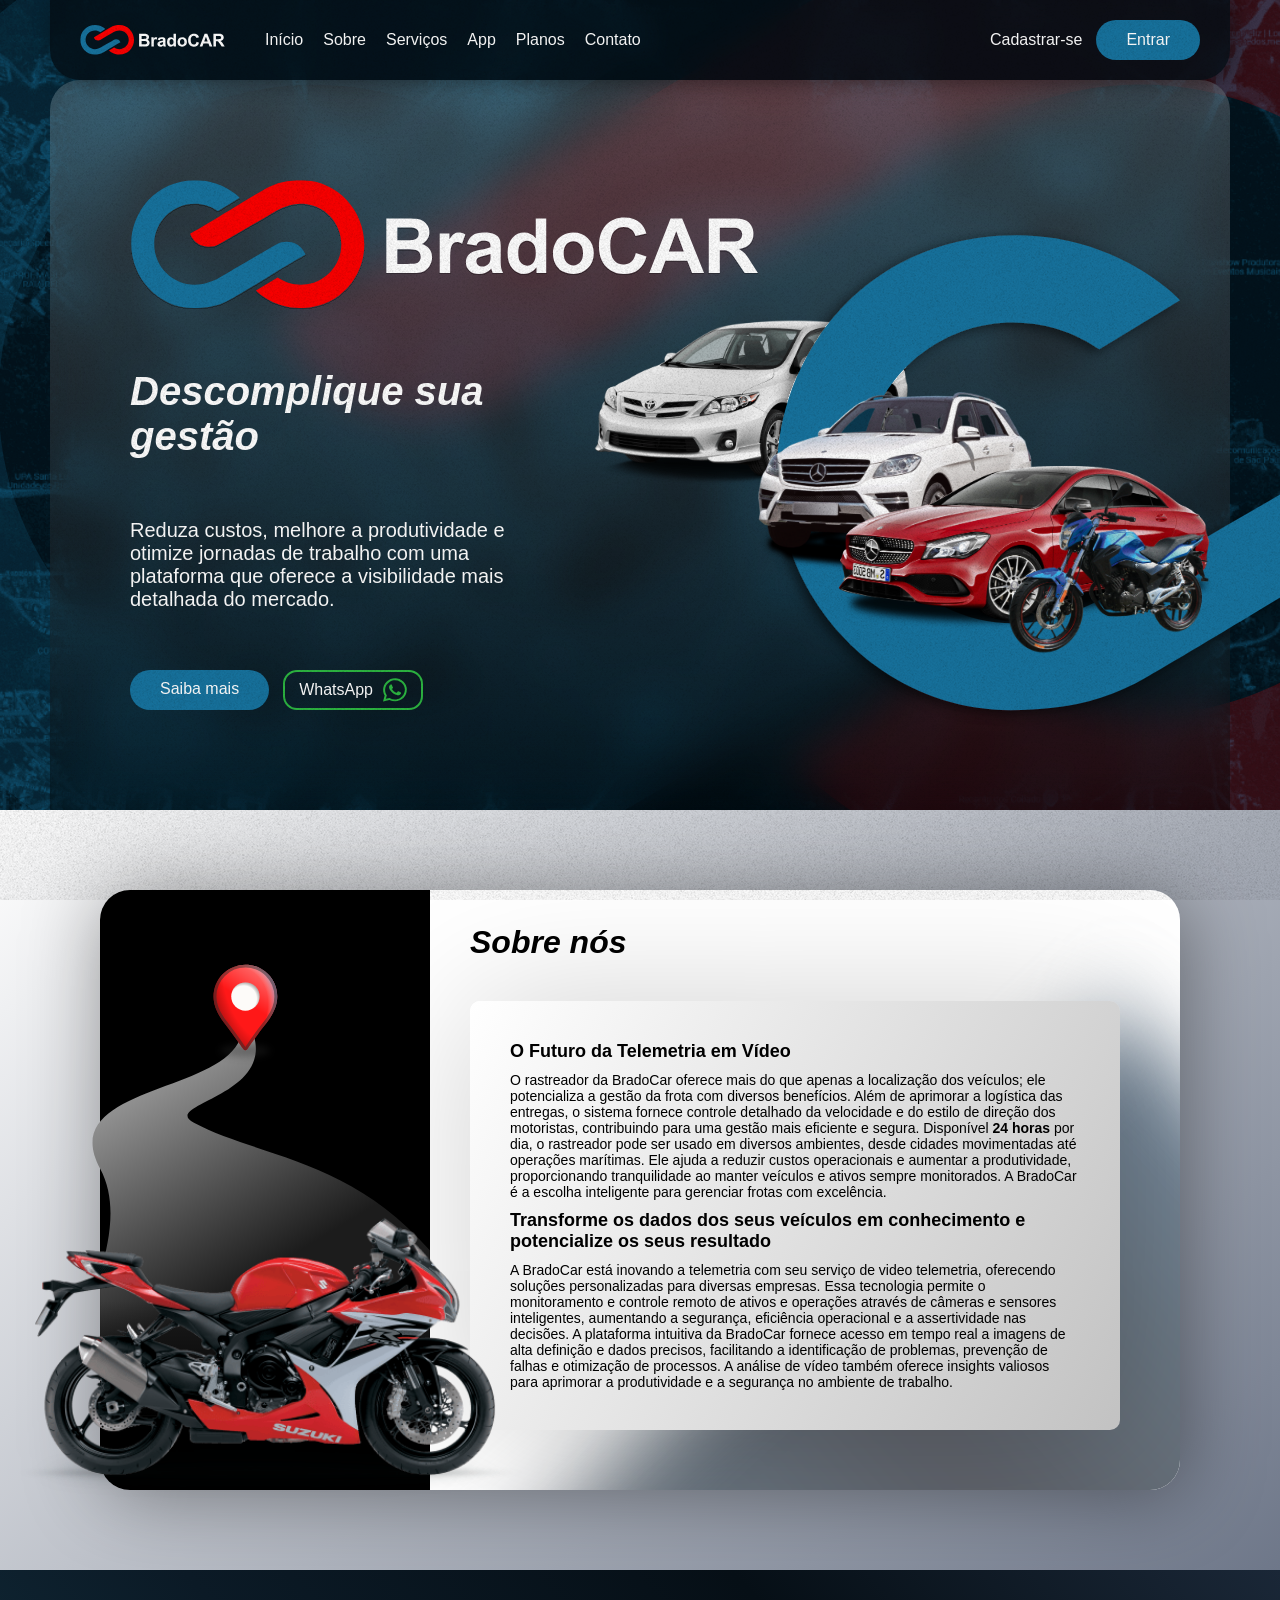
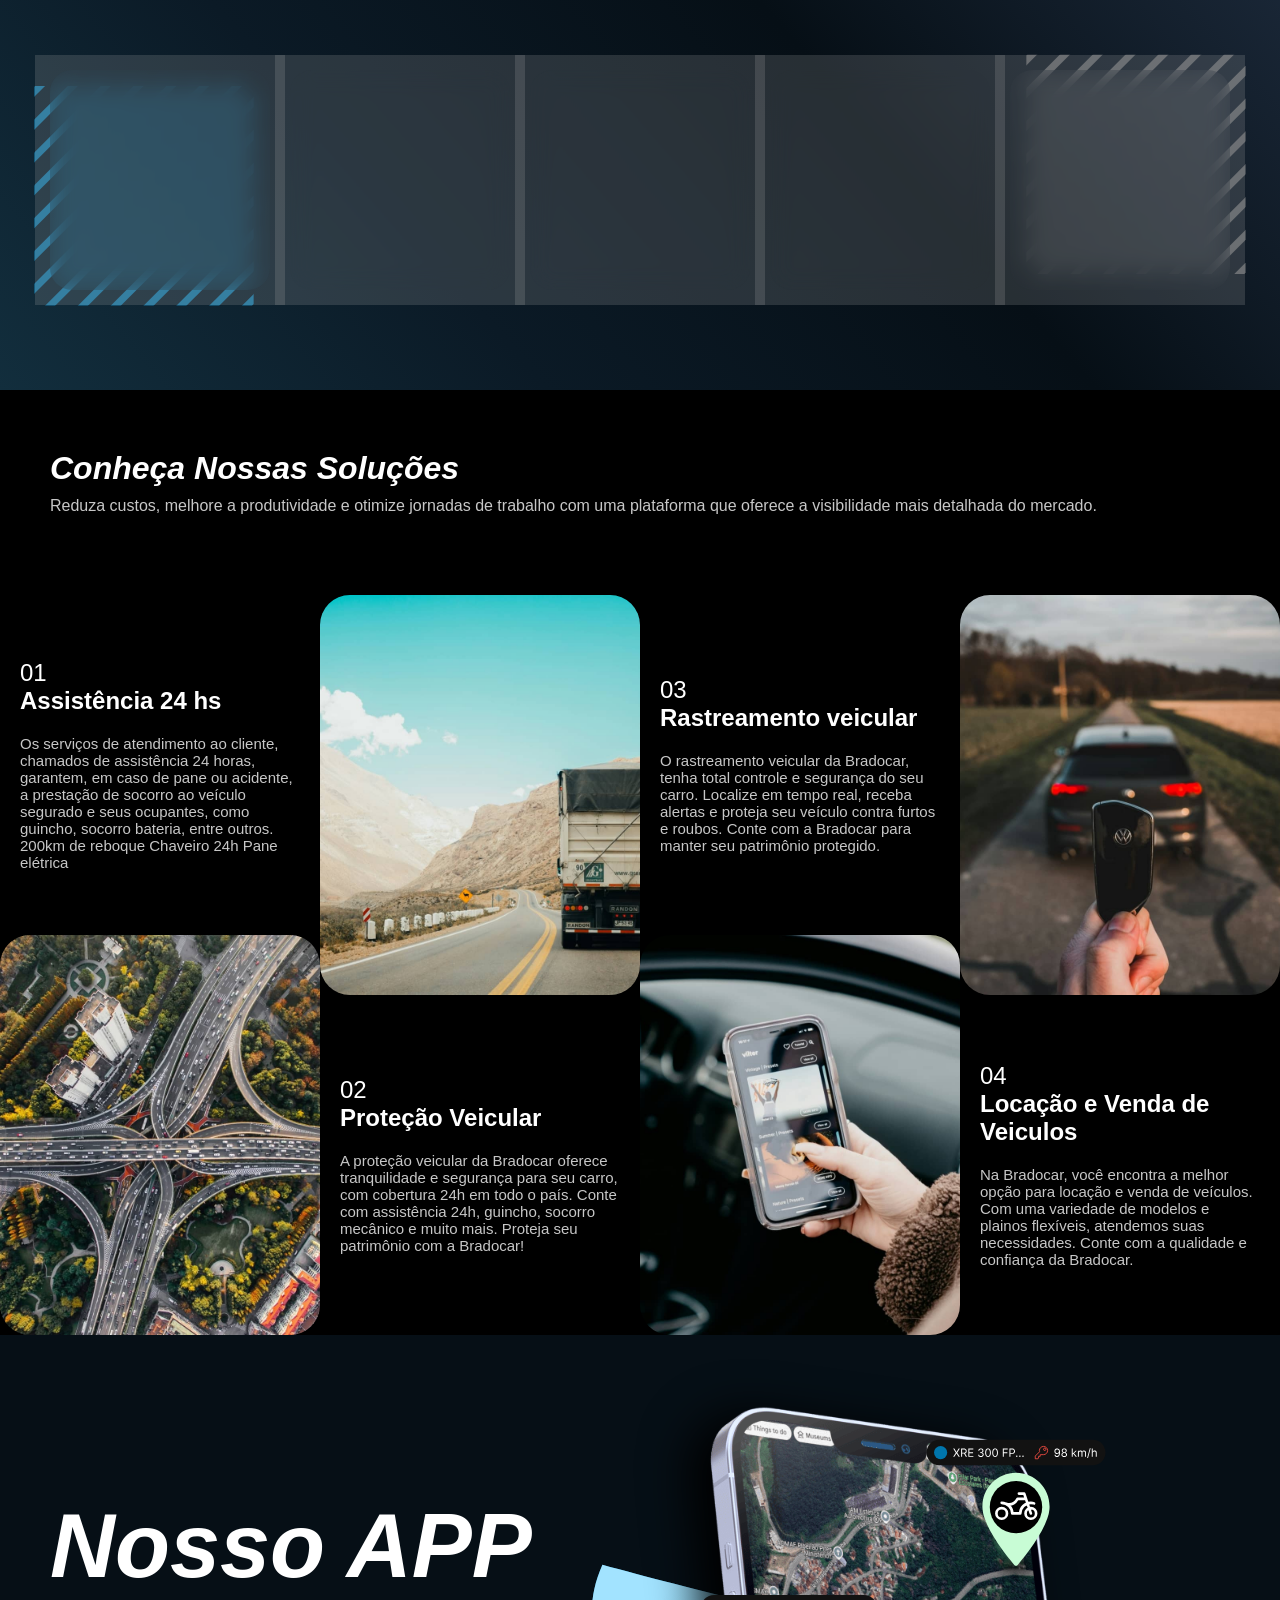
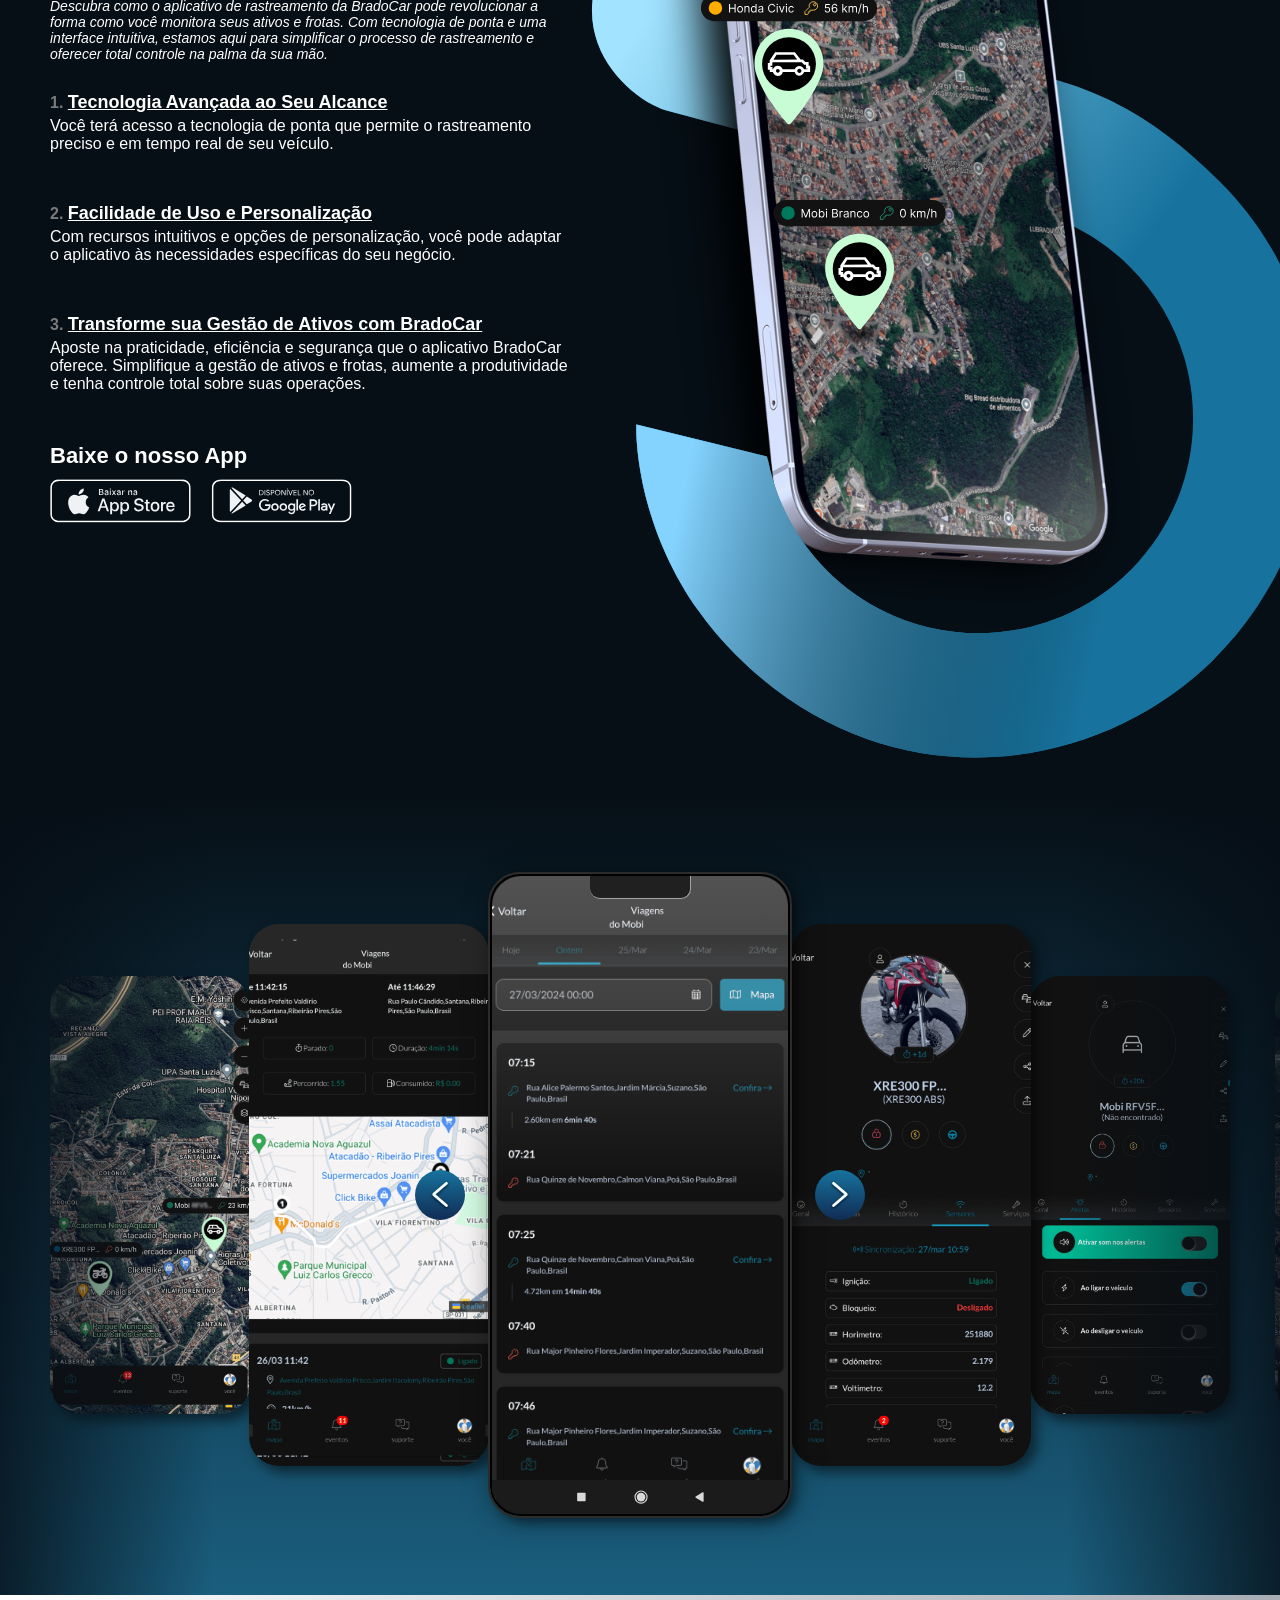
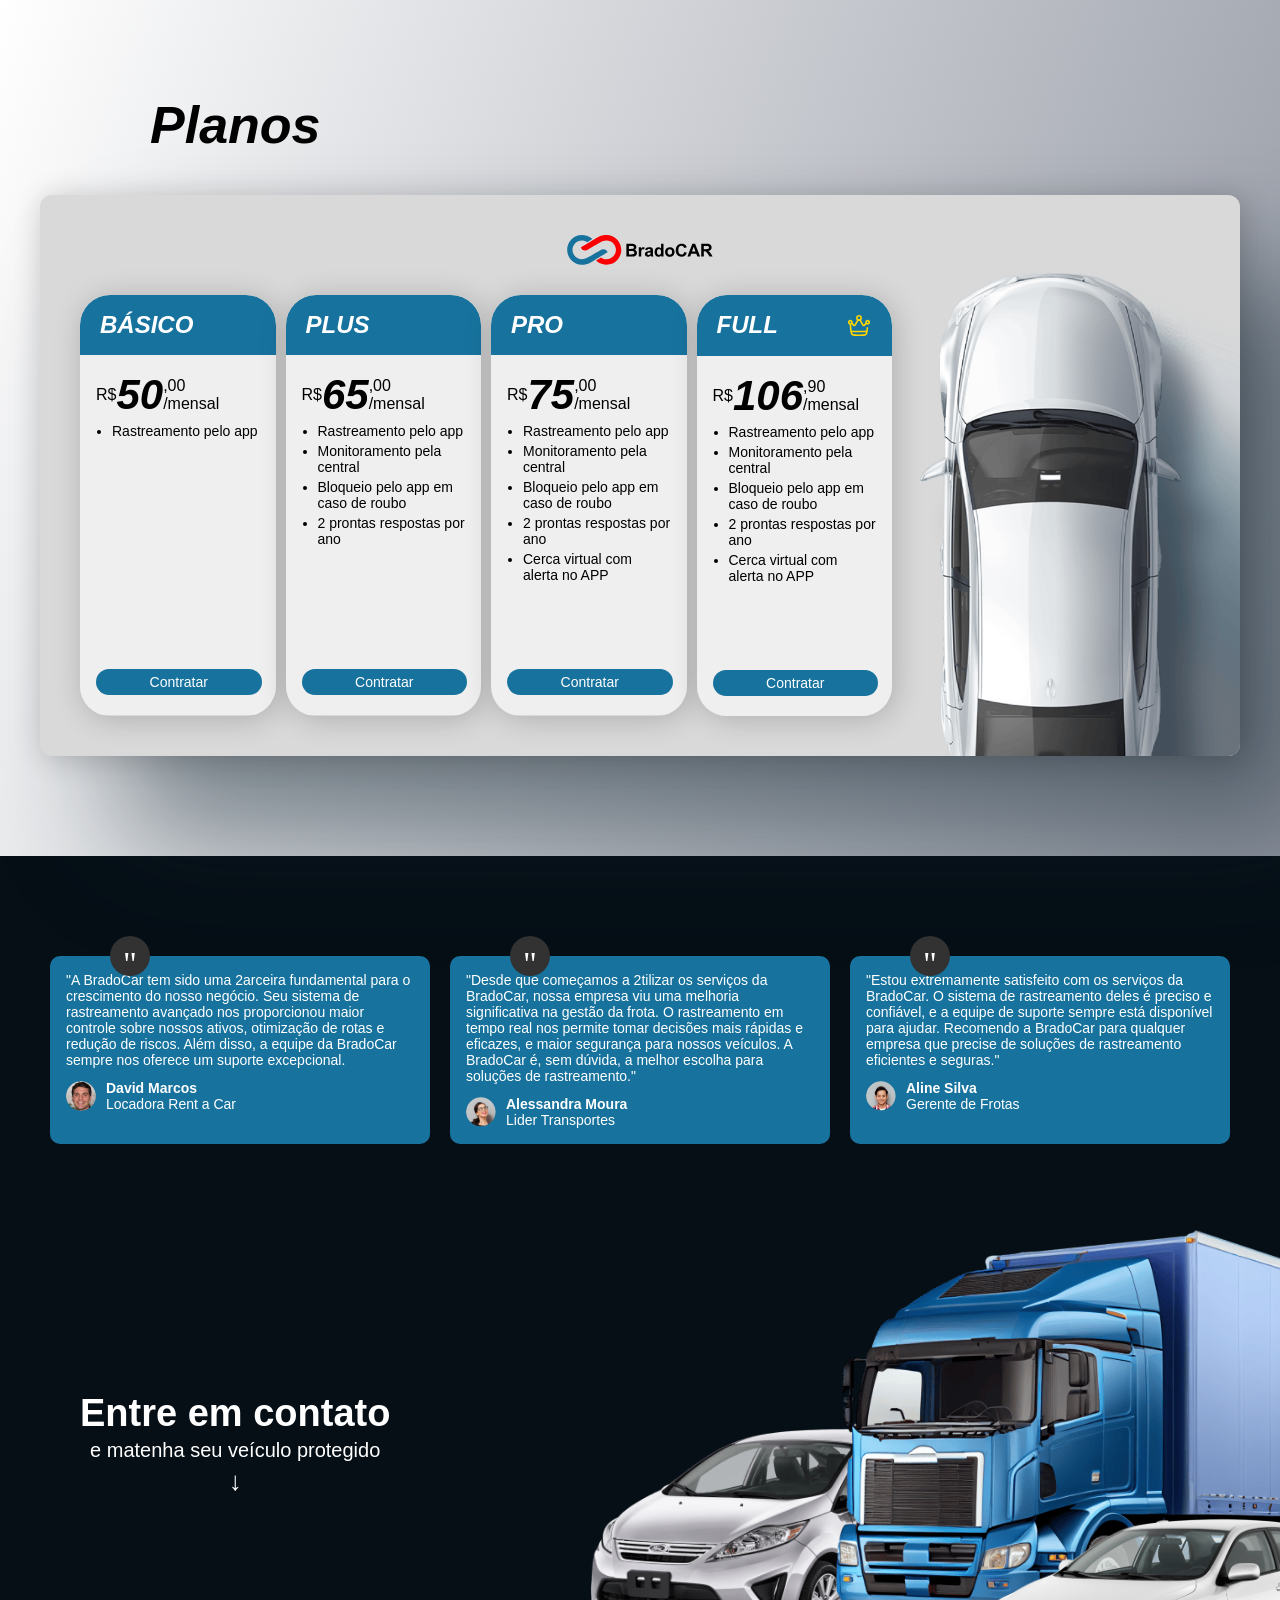
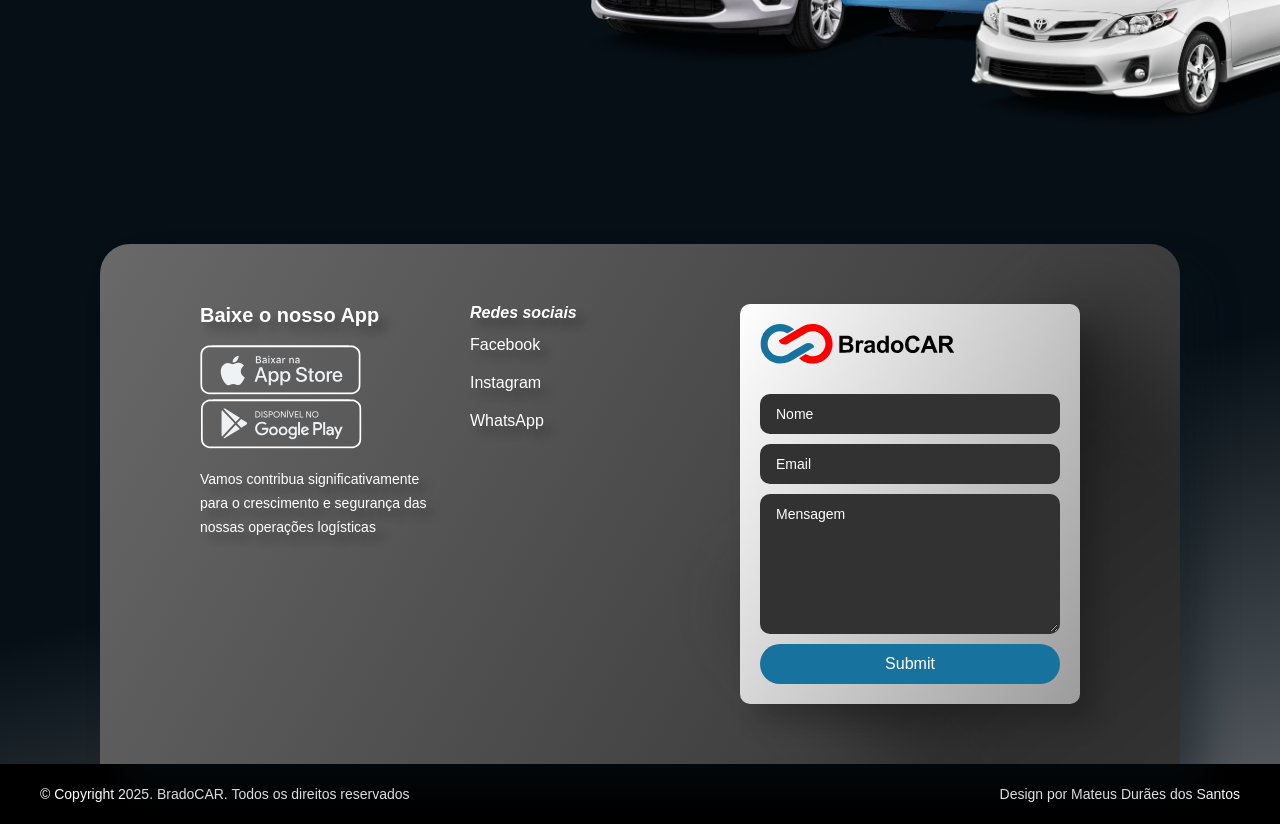
==== public/index.html @ dc9d16af "firebase path" ====
<!DOCTYPE html>
<html lang="en">

<head>
  <meta charset="UTF-8">
  <meta name="viewport" content="width=device-width, initial-scale=1.0">
  <title>BradoCAR</title>
  <meta name="description" content="Mateus Durães dos Santos - 2024.">
  <link rel="icon" href="./src/favicon.png" type="image/x-icon">
  <style>
    
    * {
      font-family: "Inter", sans-serif;
      padding: 0;
      margin: 0;
      box-sizing: border-box;
    }

    html {
      scroll-behavior: smooth;
    }

    a {
      text-decoration: none;
    }

    :root {
      --blue_00: #17739E;
      --blue_01: #007AFF;
      --blue_02: #060F16;
      --red: #FF1818;
      --cinza: #323232;
      --preto: #121212;
    }

    .noise {
      position: fixed;
      pointer-events: none;
      top: 0;
      left: 0;
      width: 100vw;
      height: 100vh;
      object-fit: cover;
      background-image: url('./src/noise.png');
      z-index: 200;
      opacity: 0.4;
    }

    body {
      background: var(--blue_02);
      overflow-x: hidden;
      width: 100%;
    }

    .width {
      max-width: 1400px;
      width: calc(100% - 100px);
      margin: auto;
    }

    .button__blue {
      background: var(--blue_00);
      color: #fff;
      font-size: 16px;
      border: none;
      border-radius: 50px;
      padding: 10px 30px;
      cursor: pointer;
      width: max-content;
      height: 40px;
      text-align: center;
      text-wrap: nowrap;
      white-space: nowrap;
      transition: .5s;
    }

    .button__blue:hover {
      background: var(--blue_01);
      transition: .5s;
    }

    .button__whatsapp {
      transition: .2s;
      display: flex;
      align-items: center;
      gap: 10px;
      border: 2px solid #2DB742;
      border-radius: 14px;
      background: none;
      color: white;
      font-size: 16px;
      height: 40px;
      padding: 0 14px;
      width: max-content;
      cursor: pointer;
    }

    .button__whatsapp img {
      width: 24px;
      object-fit: contain;
    }

    .button__whatsapp:hover {
      background: rgba(56, 120, 73, 0.4);
      transition: .2s;
    }

    section, footer {
      position: relative;
    }

    .link__ancor {
      position: absolute;
      height: 100px;
      width: 100%;
      bottom: 100%;
    }

    /* Nav */

    header {
      position: fixed;
      top: 0;
      left: 0;
      display: flex;
      justify-content: center;
      width: 100%;
      z-index: 6;
    }

    nav {
      display: flex;
      align-items: center;
      justify-content: space-between;
      background: #060f16d1;
      height: 80px;
      backdrop-filter: blur(14px);
      padding: 0 30px;
      width: 100%;
      border-radius: 0 0 30px 30px;
      box-shadow: 4px 3px 20px rgba(0, 0, 0, 0.4);
    }

    .nav__options {
      display: flex;
      align-items: center;
      gap: 20px;
    }

    .nav__logo {
      height: 30px;
      object-fit: contain;
      margin-right: 20px;
    }

    .nav__link {
      color: #fff;
      font-size: 16px;
      transition: .2s;
    }

    .nav__link:hover {
      color: #c2c2c2;
      transition: .2s;
    }

    .nav__cadastrar {
      display: flex;
      align-items: center;
      gap: 14px;
      margin-left: auto;
    }

    /* Header */

    .banner {
      position: relative;
      display: flex;
      justify-content: center;
      width: 100%;
      height: 90vh;
      max-height: 900px;
      color: white;
      overflow: hidden;
    }

    .banner__background {
      position: absolute;
      width: 100%;
      height: 100%;
      object-fit: cover;
    }

    .banner__container {
      display: grid;
      grid-template-columns: 1fr max-content;
      position: absolute;
      bottom: 0;
      height: 730px;
      backdrop-filter: blur(20px);
      border-radius: 30px 30px 0 0;
      background-image: linear-gradient(180deg, rgba(255, 255, 255, 0.2), rgba(0, 0, 0, 0.4));
      padding: 100px 80px;
      z-index: 2;
    }

    .banner__buttons {
      display: flex;
      gap: 14px;
      align-items: center;
    }

    .banner__logo {
      height: 130px;
      width: max-content;
      z-index: 2;
    }

    h1 {
      font-size: 40px;
    }

    .banner__column {
      position: relative;
      width: 40%;
      height: 100%;
      display: flex;
      flex-direction: column;
      justify-content: space-between;
    }

    .banner__p {
      font-size: 20px;
      font-weight: 300;
    }

    /*  */

    .banner__graf--logo {
      position: absolute;
      right: -360px;
      top: -100px;
      height: 1000px;
      opacity: 0.2;
      filter: drop-shadow();
      z-index: 1;
    }

    .banner__grafismo {
      position: absolute;
      top: 0;
      right: -50px;
      height: 100%;
      width: 650px;
      /* background: rgba(255, 0, 0, 0.4); */
      z-index: 2;
    }

    .banner_graf-01 {
      position: absolute;
      height: 500px;
      left: 20%;
      top: 20%;
      z-index: 2;
    }

    .banner__car {
      position: absolute;
      left: 70px;
      object-fit: contain;
      width: 400px;
    }

    .banner__container--car {
      position: relative;
      margin-top: 223px;
    }

    .banner__car-toyota {
      top: 0;
      left: -76px;
      z-index: 1;
      animation: car__animation 6s infinite;
    }

    .banner__toyota {
      left: 73px;
      top: 85px;
      z-index: 3;
      animation-delay: .2s;
      animation: car__animation 6s infinite;
    }

    .banner__car-mercedes {
      z-index: 4;
      top: 143px;
      left: 194px;
      animation: car__animation 6s infinite;
      animation-delay: .4s;
    }

    .banner__cg {
      width: 245px;
      top: 174px;
      left: 356px;
      animation: car__animation 6s infinite;
      animation-delay: .6s;
      z-index: 4;
    }

    @keyframes car__animation {
      0% { transform: translateX(0) }
      30% { transform: translateX(0) }
      50% { transform: translateX(-40px) }
      70% { transform: translateX(0) }
      100% { transform: translateX(0) }
    }

    /* SOBRE */

    .sobre {
      padding: 80px 0;
      background-image: linear-gradient(140deg, white, #6E7789);
      width: 100%;
      overflow: hidden;
    }

    .sobre__grid {
      position: relative;
      display: grid;
      width: calc(100% - 200px);
      grid-template-columns: 330px 2fr;
      box-shadow: 4px 4px 80px rgba(0, 0, 0, 0.4);
      border-radius: 30px;
    }

    .sobre__column-1 {
      position: relative;
      display: flex;
      justify-content: center;
      background: black;
      width: 100%;
      border-radius: 30px 0 0 30px;
    }

    .sobre__pin {
      transform: translatex(-4px);
      width: calc(100% + 8px);
      border-radius: 0 0 0 30px;
    }

    .sobre__moto {
      position: absolute;
      bottom: -30px;
      margin: auto;
      object-fit: contain;
      width: calc(100% + 220px);
      height: max-content;
      z-index: 3;
    }

    .sobre__column-2 {
      background: #fff;
      border-radius: 0 30px 30px 0;
      padding: 34px 60px 60px 40px;
      overflow: hidden;
    }

    h2 {
      font-size: 32px;
      margin-bottom: 40px;
    }

    .sobre__nos {
      position: relative;
      display: flex;
      flex-direction: column;
      gap: 10px;
      border-radius: 10px;
      box-shadow: 4px 4px 140px rgba(0, 0, 0, 0.2);
      padding: 40px;
      z-index: 2;
      background-image: linear-gradient(120deg, white, #c2c2c2);
    }

    .sobre__description {
      position: relative;
      font-size: 14px;
    }

    .sobre__title {
      font-size: 18px;
      font-weight: 700;
      z-index: 1;
    }

    .sobre__sombra {
      position: absolute;
      top: 160px;
      left: 200px;
      width: 798px;
      height: 856px;
      transform: rotate(48deg);
      background-image: linear-gradient(#778a9d, #67737E, rgb(93, 96, 104), #67737E, #7e7f85);
      filter: blur(40px);
    }

    /* beneficios */

    .beneficios {
      width: 100%;
      background-image: linear-gradient(49deg, #122E3D, #0b1a26, #060F16, #1A2737)
    }

    .beneficios .width {
      display: flex;
      flex-wrap: wrap;
      justify-content: center;
      padding: 100px 0;
      gap: 20px;
    }

    .beneficios__card--container {
      position: relative;
    }

    .beneficios__card {
      position: relative;
      display: flex;
      flex-direction: column;
      justify-content: center;
      gap: 6px;
      color: #FFF;
      padding: 20px;
      text-align: start;
      width: 220px;
      height: 220px;
      background: rgba(177, 177, 177, 0.2);
      border-radius: 22px;
      box-shadow: 0 0 10px rgba(0, 0, 0, 0.5);
      z-index: 1;
      backdrop-filter: blur(12px);
    }

    .beneficio__p i {
      font-size: 20px;
      font-weight: 900;
    }

    .beneficio__text {
      font-weight: 300;
      font-size: 14px;
      line-height: 22px;
    }

    .beneficio__grafismo {
      position: absolute;
      width: 220px;
      height: 220px;
      z-index: 0;
    }

    .beneficio__grafismo--2 {
      bottom: -16px;
      left: -16px;
    }

    .beneficio__grafismo--1 {
      top: -16px;
      right: -16px;
    }

    /* SOLUÇÕES */

    .solucoes {
      background-color: black;
      color: white;
    }

    .solucoes__header {
      padding: 60px 0 80px 0;
      display: flex;
      flex-direction: column;
      gap: 10px;
    }

    h3 {
      font-size: 32px;
    }

    .solucoes__header p {
      color: #C7C7C7;
    }

    .solucoes__grid {
      display: grid;
      grid-template-columns: 1fr 1fr 1fr 1fr;
      width: 100%;
    }

    .solucoes__card-1 {
      display: flex;
      flex-direction: column;
    }

    .solucoes__texts {
      padding: 20px;
    }

    .solucoes__number {
      font-weight: 300px;
      font-size: 24px;
    }

    .solucoes__title {
      font-size: 24px;
      font-weight: 800;
    }

    .solucoes__p {
      font-size: 15px;
      color: #C7C7C7;
    }

    .solucoes__text {
      display: flex;
      flex-direction: column;
      justify-content: center;
      gap: 20px;
      padding: 20px;
      height: 340px;
    }

    .solucoes__img {
      width: 100%;
      height: 400px;
      object-fit: cover;
      border-radius: 30px;
      transition: .2s;
    }

    .solucoes__card-1 {
      position: relative;
    }

    .solucoes__card-2 {
      position: relative;
      display: flex;
      flex-direction: column-reverse;
    }

    /* APP */

    .app {
      width: 100%;
      overflow: hidden;
    }

    .app__container {
      display: grid;
      grid-template-columns: 1fr 1.2fr;
      gap: 40px;
      color: white;
      padding: 160px 0 100px 0;
    }

    .app__column-1 {
      display: flex;
      flex-direction: column;
      gap: 30px;
      min-width: 464px;
      z-index: 5;
    }

    h4 {
      font-size: 90px;
    }

    .app__description {
      font-size: 14px;
      font-weight: 300;
    }

    .app__topics {
      display: flex;
      flex-direction: column;
      gap: 4px;
      margin-bottom: 20px;
    }

    .app__title {
      color: #7b7b7b;
    }

    .app__title span {
      font-weight: 600;
      font-size: 18px;
      text-decoration: underline;
      color: white;
    }

    .app__text {
      font-size: 16px;
      font-weight: 200;
    }

    .app__store {
      display: flex;
      flex-direction: column;
      gap: 10px;
    }

    .app__store p {
      font-size: 22px;
    }

    .app__store img {
      height: 44px;
    }

    .app__images {
      display: flex;
      gap: 20px;
    }

    /* App arte Celular */

    .phone {
      position: relative;
      display: flex;
      align-items: center;
      width: 600px;
      height: 800px;
      z-index: 3;
      margin: auto;
      transform: translateX(70px);
    }

    .phone--img {
      position: absolute;
      width: calc(100% + 100px);
      height: calc(100% + 100px);
      margin: auto;
      transform: translatex(40px);
    }

    .phone__pin {
      position: absolute;
      z-index: 6;
    }

    .phone__pin--1 {
      top: 405px;
      left: 81px;
      animation: pin3 5s infinite;
    }

    .phone__pin--2 {
      top: 41px;
      left: 237px;
      animation: pin3 5s infinite;
      animation-delay: .2s;
    }

    .phone__pin--3 {
      top: 200px;
      left: 10px;
      animation: pin3 5s infinite;
      animation-delay: .4s;
    }

    @keyframes pin3 {
      0% { transform: translateY(0) }
      40% { transform: translateY(0) }
      50% { transform: translateY(-20px) }
      55% { transform: translateY(-20px) }
      80% { transform: translateY(0) }
      100% { transform: translateY(0) }
    }

    .phone__animation {
      position: absolute;
      top: -100px;
      z-index: 1;
      animation: cellphone 10s infinite;
    }

    @keyframes cellphone {
      0% { transform: translateY(0) }
      35% { transform: translateY(50px) }
      65% { transform: translateY(50px) }
      100% { transform: translateY(0) }
    }

    .phone__grafismos {
      position: absolute;
      width: calc(100% + 250px);
      height: max-content;
      left: -221px;
      top: 66px;
      pointer-events: none;
    }

    .phone__grafismos--1 {
      z-index: 2;
    }

    .phone__grafismos--2 {
      z-index: 0;
    }

    .phone--cellphone {
      position: absolute;
      filter: drop-shadow(-22px 6px 24px black);
      width: 450px;
      height: max-content;
      object-fit: contain;
      z-index: 1;
    }

    /* CARROSSEL */

    .carousel {
      position: relative;
      display: flex;
      justify-content: center;
      align-items: center;
      gap: 20px;
      height: 800px;
      width: 100%;
      overflow: hidden;
      background-image: linear-gradient(0deg, #1a5e7e, transparent);
    }

    .carousel::after {
      content: '';
      left: 0;
      top: 0;
      background-image: linear-gradient(90deg, #060E16, transparent, transparent, transparent, transparent, transparent, #060E16);
      opacity: .8;
      width: 100%;
      height: 100%;
      position: absolute;
      pointer-events: none;
      z-index: 2;
    }

    .carousel * {
      transition: .2s;
    }

    .carousel__iframe {
      position: absolute;
      display: flex;
      justify-content: center;
      margin: auto;
      outline: 2px solid #2c2c2c;
      border: 2px solid black;
      border-radius: 30px;
      height: 642px;
      width: 300px;
      box-shadow: 3px 3px 30px rgba(0, 0, 0, 0.4);
      z-index: 3;
    }

    .carrousel__buttons {
      display: flex;
      align-items: center;
      justify-content: center;
      padding: 0 30px;
      background: #1B1B1B;
      height: 34px;
      width: 100%;
      border-radius: 0 0 30px 30px;
      position: absolute;
      bottom: 0;
    }

    .carousel__iframe::before {
      /* Camera */
      content: '';
      position: absolute;
      margin: auto;
      height: 22px;
      background: rgb(32, 32, 32);
      width: 100px;
      border-radius: 0 0 10px 10px;
      border-color: #a4a4a4;
      border-width: 0 1px 1px 0;
      border-style: solid;
      z-index: 2;
    }

    .carousel__iframe::after {
      content: '';
      position: absolute;
      width: 100%;
      height: 100%;
      background-image: linear-gradient(rgba(255, 255, 255, 0.2), transparent, transparent);
      z-index: 1;
      border-radius: 30px;
    }

    .carousel__container {
      position: relative;
      display: flex;
      align-items: center;
      justify-content: center;
      gap: 22px;
      width: calc(100% - 300px);
      max-width: 1028px;
      height: 100%;
      user-select: none;
    }

    .carousel__container img {
      box-shadow: 6px 7px 12px rgba(0, 0, 0, 0.5)

    }

    [img_default] {
      width: 200px;
      height: 438px;
      position: absolute;
      object-fit: cover;
      border-radius: 30px;
      width: 200px;
      height: 438px;
      transform: translatex(-50%);
    }

    [frame_size="img_b"] {
      width: 240px;
      height: 542px;
      z-index: 1;
    }

    [frame_size="img_c"] {
      width: 296px;
      height: 638px;
      border-radius: 26px;
      z-index: 2;
    }

    .carousel__buttons {
      position: absolute;
      display: flex;
      align-items: center;
      justify-content: space-between;
      width: 450px;
      border-radius: 30px;
      height: 100%;
      transition: .2s;
    }

    .carousel__button--left,
    .carousel__button--right {
      position: absolute;
      display: flex;
      align-items: center;
      justify-content: center;
      background: none;
      font-size: 60px;
      border: none;
      font-weight: 200;
      color: white;
      z-index: 3;
      transition: .2s;
      cursor: pointer;
      border-radius: 50%;
      width: 50px;
      height: 50px;
      transition: .2s;
      background: rgba(0, 0, 0, 0.6);
      background-image: linear-gradient(var(--blue_00), #102c55);
      z-index: 4;
    }

    .carousel__button--left img,
    .carousel__button--right img {
      width: 30px;
      height: 30px;
    }

    .carousel__button--left {
      left: 0;
    }

    .carousel__button--right {
      right: 0;
    }

    .carousel__button--left:hover,
    .carousel__button--right:hover {
      backdrop-filter: blur(10px);
      transition: .2s;
      box-shadow: 3px 3px 3px rgba(0, 0, 0, 0.3);
      opacity: 0.9;
    }

    /* PLAIN */

    .plain {
      /* background: white; */
      background-image: linear-gradient(110deg, white, #9297A2);
      padding: 100px 0;
    }

    .plain .width {
      width: calc(100% - 300px);
      margin-bottom: 40px;
      max-width: initial;
    }

    h5 {
      font-size: 52px;
      font-weight: 700;
    }

    .plain__container {
      position: relative;
      display: flex;
      flex-direction: column;
      /* box-shadow: 3px 3px 30px rgba(0, 0, 0, 0.2); */
      box-shadow: 3px 3px 30px rgba(0, 0, 0, 0.2), 80px 80px 120px rgb(12 33 45 / 49%);
      padding: 40px;
      background: #D9D9D9;
      width: calc(100% - 80px);
      border-radius: 12px;
      max-width: 1600px;
      overflow: hidden;
      margin: auto;
    }

    .plain__logo {
      width: 148px;
      margin: auto;
      margin-bottom: 30px;
    }

    .plain__grid {
      display: grid;
      grid-template-columns: 1fr 1fr 1fr 1fr;
      gap: 10px;
      padding-right: 308px;
    }

    .plain__price {
      display: flex;
      align-items: center;
    }

    .plain__price--money {
      font-size: 16px;
    }

    .plain__price--value {
      font-size: 42px;
      font-weight: 800;
    }

    .plain__options li {
      font-size: 14px;
      margin-left: -4px;
    }

    .plain__options ul {
      display: flex;
      flex-direction: column;
      gap: 4px;
    }

    .plain__cards {
      position: relative;
      border-radius: 30px;
      overflow: hidden;
      box-shadow: 3px 3px 30px rgba(0, 0, 0, 0.2);
    }

    .plain__container--card {
      position: relative;
      display: flex;
      flex-direction: column;
      gap: 4px;
      height: 360px;
      background: #EFEFEF;
      padding: 16px;
    }

    .plain__button--blue {
      position: absolute;
      z-index: 4;
      background: var(--blue_00);
      color: white;
      border-radius: 50px;
      font-size: 14px;
      font-weight: 400;
      border: none;
      padding: 5px 10px;
      bottom: 20px;
      width: calc(100% - 30px);
      transition: .5s;
      cursor: pointer;
    }

    .plain__button--blue:hover {
      background: var(--blue_01);
      transition: .5s;
    }

    .plain ul {
      margin-left: 20px;
    }

    .plain__header {
      display: flex;
      justify-content: space-between;
      background: var(--blue_00);
      color: white;
      font-size: 24px;
      padding: 16px 20px;
      border-radius: 30px 30px 0 0;
    }

    .plain__li {
      font-weight: 600;
    }

    .plain__car {
      position: absolute;
      right: -80px;
      width: 400px;
      bottom: -160px;
    }

    /* CONTATO */

    .contato {
      overflow: hidden;
    }

    .contato__container {
      position: relative;
      display: flex;
      flex-direction: column;
      align-items: center;
      color: white;
      padding-top: 100px;
    }

    .contanto__relatos {
      display: grid;
      grid-template-columns: 1fr 1fr 1fr;
      gap: 20px;
    }

    .contato__card {
      position: relative;
      display: flex;
      flex-direction: column;
      background: var(--blue_00);
      padding: 16px;
      border: 14px;
      color: white;
      font-size: 14px;
      border-radius: 10px;
      gap: 12px;
    }

    .contato__card::before {
      position: absolute;
      content: '"';
      top: -20px;
      left: 60px;
      display: flex;
      justify-content: center;
      width: 40px;
      height: 40px;
      border-radius: 50%;
      background: var(--cinza);
      line-height: 56px;
      font-family: Georgia, 'Times New Roman', Times, serif;
      color: white;
      font-size: 34px;
    }

    .contato__p {
      font-weight: 200;
    }

    .contato__person {
      display: flex;
      gap: 10px;
      align-items: center;
      width: 100%;
      font-size: 14px;
    }

    .contato__person img {
      width: 30px;
      height: 30px;
      border-radius: 50%;
      object-fit: cover;
    }

    .contato__name {
      display: flex;
      flex-direction: column;
    }

    .contato__images {
      position: absolute;
      left: 56%;
      bottom: 0;
      width: 700px;
      height: 100%;
    }

    h6 {
      font-size: 38px;
      font-weight: 800;
    }

    .contrato__car {
      position: absolute;
      right: 0;
      bottom: 0;
      object-fit: contain;
      object-position: right;
      animation: contrato__car 10s infinite;
    }

    .contato__fiesta {
      height: 275px;
      right: 418px;
      bottom: 70px;
    }

    .contato__truck {
      z-index: 2;
      right: -200px;
      height: 600px;
      animation-delay: .2s;
    }

    .contato__toyota {
      z-index: 3;
      height: 381px;
      bottom: -64px;
      right: -10px;
      animation-delay: .4s;
    }

    @keyframes contrato__car {
      0% { transform: translateX(0) }
      35% { transform: translateX(0) }
      50% { transform: translateX(-100px) }
      75% { transform: translateX(0) }
      100% { transform: translateX(0) }
    }

    .contato__truck {
      position: absolute;
    }

    .contato__message {
      display: flex;
      flex-direction: column;
      gap: 4px;
      z-index: 2;
      margin-left: 20px;
      padding: 10px;
      text-align: center;
    }

    .contato__message p {
      font-size: 20px;
    }

    .contato__arrow {
      font-size: 26px;
    }

    .contato__cars {
      position: relative;
      display: flex;
      align-items: center;
      height: 600px;
      width: 100%;
    }

    /* FOOTER */

    footer {
      position: relative;
      display: flex;
      flex-direction: column;
      align-items: center;
      padding-top: 100px;
      width: 100%;
      color: white;
      background-image: linear-gradient(166deg, transparent, transparent, rgba(217, 217, 217, 0.4));
      text-shadow: 8px 8px 10px rgba(0, 0, 0, 0.3);
    }

    .footer__container {
      position: relative;
      background-image: linear-gradient(120deg, #696969, #2F2F2F);
      width: calc(100% - 200px);
      border-radius: 30px 30px 0 0;
      padding: 60px 100px;
      bottom: 0;
      overflow: hidden;
      box-shadow: 24px 24px 34px rgb(11 20 27 / 40%);
    }

    .footer__grid {
      display: grid;
      grid-template-columns: 1fr 1fr 1fr;
      gap: 40px;
    }

    .footer__column-1 {
      display: flex;
      flex-direction: column;
      gap: 18px;
    }

    .footer__column-1 img {
      height: 50px;
      width: max-content;
    }

    form {
      position: relative;
      display: flex;
      flex-direction: column;
      gap: 10px;
      background: white;
      background-image: linear-gradient(120deg, white, #9c9c9c);
      padding: 20px;
      border-radius: 10px;
      width: 340px;
      box-shadow: 15px 18px 26px rgba(0, 0, 0, 0.2);
    }

    form img {
      height: 40px;
      width: max-content;
      margin-bottom: 20px;
    }

    input[type='text'],
    textarea {
      background: var(--cinza);
      color: white;
      font-size: 14px;
      font-weight: 300;
      padding: 10px 14px;
      border: 2px solid transparent;
      border-radius: 10px;
      transition: .3s;
      outline: 2px solid transparent;
    }

    input[type='text']::placeholder,
    textarea::placeholder {
      color: white;
      transition: .3s;
    }

    input[type='text']:focus::placeholder,
    textarea:focus::placeholder {
      color: var(--blue_00);
      transition: .3s;
    }

    input[type='text']:hover,
    textarea:hover {
      border: 2px solid var(--blue_00);
      outline: 2px solid var(--cinza);
      transition: .3s;
    }

    input[type='text'] {
      height: 40px;
    }

    textarea {
      height: 140px;
    }

    input[type='submit'] {
      background: var(--blue_00);
      color: white;
      font-size: 16px;
      width: 100%;
    }

    .footer__sombra {
      position: absolute;
      top: 146px;
      left: 83px;
      width: 608px;
      height: 456px;
      transform: rotate(48deg);
      background-image: linear-gradient(94deg, rgb(34 34 34), #3b3b3b);
      filter: blur(40px);
    }

    .footer__rodape {
      display: flex;
      align-items: center;
      justify-content: space-between;
      width: 100%;
      height: 60px;
      padding: 0 40px;
      font-weight: 200;
      background: black;
      color: white;
      font-size: 14px;
    }

    .footer__forms {
      position: relative;
    }

    .footer__column-2 {
      display: flex;
      flex-direction: column;
      gap: 14px;
    }

    .footer__title {
      font-size: 20px;
    }

    .footer__p {
      font-size: 18px;
    }

    .footer__texts {
      line-height: 24px;
      font-size: 14px;
      font-weight: 300;
    }

    .footer__store {
      display: flex;
      flex-direction: column;
      gap: 4px;
    }

    .footer__redes {
      color: white;
      font-size: 16px;
      transition: .2s;
    }

    .footer__redes:hover {
      color: #c2c2c2;
      transition: .2s;
      text-decoration: underline;
    }

    .footer__column-2--response {
      display: flex;
      flex-direction: column;
      gap: 20px;
    }

    /* Responsividade */

    .close__aside {
      display: none;
      color: white;
      position: absolute;
      right: 55px;
      top: 10px;
      font-size: 30px;
      padding: 10px;
      background: none;
      border: none;
      transition: .2s;
      cursor: pointer;
      z-index: 2;
      text-shadow: 1px 1px 6px rgba(0, 0, 0, 0.8);
    }

    .close__aside:hover {
      color: gray;
      transition: .2s;
    }

    .nav__hamburguer {
      display: none;
      width: 30px;
      transition: .2s;
      cursor: pointer;
      margin-left: 16px;
    }

    .nav__hamburguer:hover {
      opacity: 0.8;
      transition: .2s;
    }

    @media screen and (max-width: 1200px) {
      .width {
        width: calc(100% - 50px);
      }

      /* Header */

      .banner__column {
        width: 100%;
      }

      .banner__grafismo, .banner__container {
        position: relative;
      }

      .banner__grafismo {
        width: 100%;
        height: 310px;
        right: 0;
        margin: 40px 0;
      }
      
      .banner_graf-01 {
        height: 400px;
        left: 100px;
        z-index: 2;
      }
      
      .banner__container, .banner {
        height: max-content;
      }

      .banner__container {
        display: flex;
        flex-direction: column-reverse;
        padding: 60px;
      }

      .banner__logo {
        height: 60px;
      }

      .banner__column {
        gap: 20px;
      }

      .banner {
        padding-top: 140px;
      }

      .banner__container--car {
        margin-top: 0;
      }

      .banner__car {
        width: 300px;
      }

      .banner__car-toyota {
        left: -48px;
      }

      .banner__toyota {
        left: 0;
      }

      .banner__car-mercedes {
        left: 90px;
      }

      .banner__cg {
        width: 190px;
        left: 172px;
        top: 184px;
      }

      /* APP */

      .app__container {
        display: flex;
        flex-direction: column-reverse;
      }
      
      .phone--img {
        position: relative;
        width: calc(100% - 50px);
        height: 500px;
        transform: none;
      }

      .app__store {
        justify-content: center;
        text-align: center;
      }

      .app__images {
        margin: auto;
      }

      /* phone */

      .phone {
        width: 100%;
        transform: translateX(32px);
        height: 600px;
      }

      .app__column-1 {
        min-width: initial;
        text-align: center;
      }

      .phone__pin {
        width: 120px;
      }

      .phone__pin--1 {
        top: 280px;
        left: 81px;
      
      }
      .phone__pin--2 {
        top: 37px;
        left: 137px;
      }
      
      .phone--cellphone {
        width: 300px;
      }

      .phone__grafismos {
        width: 560px;
        left: -121px;
        top: 41px;
      }

      /* PLANOS */

      .plain__grid {
        display: flex;
        flex-direction: column;
        padding: 0;
      }
      
      .plain__container {
        flex-direction: column;
        width: calc(100% - 50px);
      }

      .plain__container--card {
        padding: 18px 18px 68px 18px;
        height: max-content;
      }

      .plain__car {
        object-fit: contain;
        top: 20px;
        bottom: initial;
        right: initial;
        transform: translatex(76px);
        margin: auto;
      }

      .plain__car--response {
        display: flex;
        justify-content: center;
        position: relative;
        height: 300px;
      }

      /* Sobre */

      .sobre__grid {
        display: flex;
        flex-direction: column-reverse;
      }

      .sobre__column-2 {
        border-radius: 30px 30px 0 0;
        padding: 30px;
      }

      .sobre__column-1 {
        border-radius: 0 0 30px 30px
      }
      
      .sobre__moto {
        width: calc(76% + 200px);
      }

      h2 {
        margin-bottom: 20px;
      }

      /* Soluções */

      .solucoes__grid {
        grid-template-columns: 1fr 1fr;
      }
      
      .nav__container {
        width: 100%;
      }

      /* Contato */

      .contanto__relatos {
        display: flex;
        overflow: hidden;
        width: calc(100% - 20px);
        padding-top: 20px;
        gap: 0;
      }

      .contato__card {
        animation: 15s comentarios infinite;
        min-width: 100%;
      }

      @keyframes comentarios {
        0% { transform: translateX(0); }
        25% { transform: translateX(0); }
        30% { transform: translateX(-100%); }
        60% { transform: translateX(-100%); }
        65% { transform: translateX(-200%); }
        92% { transform: translateX(-200%); }
        100% { transform: translateX(0); }
      }

      .contato__images {
        position: relative;
        left: 48%;
      }

      .contato__cars {
        flex-direction: column;
      }

      /* Footer */
      
      .footer__grid {
        display: flex;
        flex-direction: column;
        gap: 40px;
        align-items: center;
        text-align: center;
      }

      .footer__store {
        align-items: center;
      }
    }

    @media screen and (max-width: 1000px) {

      .nav__options--response, .nav__cadastrar {
        display: none;
      }

      .nav__responsive--overlay, .nav__responsive--overlay * {
        transition: .2s;
      }

      .nav__responsive .nav__responsive--overlay {
        position: fixed;
        top: 0;
        left: 0;
        width: 104vw;
        background: rgba(0, 0, 0, 0.7);
        height: 104vh;
        z-index: 2;
      }

      .nav__responsive .nav__options {
        position: absolute;
        top: 0;
        left: -10px;
        display: flex;
        flex-direction: column;
        background-image: linear-gradient(#007AFF, #032951);
        width: 300px;
        height: 100vh;
        padding-top: 20px;
      }

      .nav__responsive .close__aside, .nav__hamburguer { 
        display: block;
      }

      .nav__responsive .nav__options {
        gap: 0;
      }

      .nav__responsive .nav__options a {
        display: flex;
        align-items: center;
        width: 100%;
        padding: 16px 30px;
        text-align: start;
      }
      
      .nav__responsive .nav__options a:hover {
        background: rgba(0, 0, 0, 0.3);
        transition: .2s;
      }

      /* beneficios */

      .beneficios .width {
        display: flex;
        flex-wrap: wrap;
      }

      /* Footer */
      
      .footer__rodape {
        flex-direction: column;
        gap: 20px;
        padding: 40px;
        text-align: center;
        height: max-content;
      }
    }

    @media screen and (max-width: 650px) {
      .solucoes__grid {
        display: flex;
        flex-direction: column;
      }

      .solucoes__card-2 {
        flex-direction: column;
      }
      .solucoes__text {
        height: 240px;
      }

      .solucoes__img {
        height: 300px;
      }

      /* beneficios */

      .beneficios .width {
        gap: 4px;
      }

      .beneficios__card {
        width: 100%;
        height: initial;
      }
    }

    @media screen and (max-width: 500px) {

      .width {
        width: calc(100% - 20px);
      }

      .banner__p, .button__blue, .button__whatsapp {
        font-size: 14px !important;
      }

      .button__blue, .button__whatsapp {
        padding: 10px 20px;
        width: 100%;
      }

      /* BANNER */

      .banner__container {
        padding: 20px;
      }

      .banner__logo {
        height: 40px;
      }

      h1 {
        font-size: 30px;
      }

      .banner_graf-01 {
        height: 300px;
      }

      .sobre__column-2 {
        padding: 20px;
      }

      .sobre__nos {
        padding: 20px;
      }

      /* SOBRE */

      .sobre {
        padding: 30px 0;
      }

      /* SOLUÇÕES */

      .solucoes__img {
        height: 200px;
      }

      .solucoes__text--response {
        display: flex;
        align-items: center;
        gap: 20px;
      }

      /* APP */

      h4 {
        font-size: 40px;
        text-align: center;
        margin-bottom: 24px;
      }

      /* CARROSSEL */

      .carousel__buttons {
        width: calc(100% - 20px);
      }

      /* PLAIN */

      .plain__container {
        width: calc(100% - 20px);
        padding: 20px;
      }

      h5 {
        font-size: 44px;
      }

      .plain__h5--response {
        width: 100% !important;
        padding: 0 20px;
      }
      
      .plain {
        padding: 30px 0 50px 0;
      }

      /* CONTATO */

      .contato__truck {
        right: 84px;
        height: 362px;
      }

      .contato__toyota {
        height: 180px;
        bottom: 1px;
        right: 243px;
      }
      
      .contato__fiesta {
        height: 140px;
        right: 472px;
        bottom: 55px;
      }

      h6 {
        font-size: 30px;
      }

      .contato__message p {
        font-size: 16px;
      }

      .contato__arrow {
        font-size: 22px;
      }

      /* FOOTER */

      .footer__rodape p {
        font-size: 12px;
        font-weight: 200px;
      }

      .footer__rodape {
        padding: 20px 10px;
      }
      
      .footer__redes--title {
        text-wrap: nowrap;
        white-space: nowrap;
      }

      .footer__column-2 {
        display: flex;
        gap: 20px;
        align-items: center;
        flex-direction: initial;
      }

      .footer__container {
        padding: 60px 10px;
        width: calc(100% - 20px);
      } 

      .footer__forms {
        width: 100%;
      }

      form {
        width: calc(100% - 20px);
        margin: auto;
      }

      .footer__redes--title {
        font-size: 16px;
      }

    }
  </style>
</head>

<body>

  <div class="noise"></div>

  <!-- Nav -->
  <header>
    <nav class="nav__container width" id="nav">
      <div class="nav__options">
        <img loading="lazy" class="nav__logo" width="145" height="30" src="./src/bradocar.svg" alt="Logo BradoCar">

        <div class="nav__responsive--overlay">
          <button class="close__aside" activeOnClick>✕</button>

          <div class="nav__options nav__options--response" activeOnClick>
            <a href="#link-inicio" class="nav__link">Início</a>
            <a href="#link-sobre" class="nav__link">Sobre</a>
            <a href="#link-servicos" class="nav__link">Serviços</a>
            <a href="#link-app" class="nav__link">App</a>
            <a href="#link-planos" class="nav__link">Planos</a>
            <a href="#link-contato" class="nav__link">Contato</a>
          </div>
        </div>
      </div>

      <div class="nav__cadastrar">
        <a href="" class="nav__link">Cadastrar-se</a>
        <button class="button__blue">Entrar</button>
      </div>
      <img loading="lazy" class="nav__hamburguer" width="30" height="30" activeOnClick src="./src/hamburguer.svg" alt="">
    </nav>
  </header>

  <!-- Banner -->

  <div class="banner" id="link-inicio">
    <img loading="lazy" class="banner__background" src="./src/maps.png" alt="">
    <img loading="lazy" class="banner__graf--logo" src="src/logo.svg" alt="">
    <div class="banner__container width">
      <div class="banner__grafismo">
        <img loading="lazy" class="banner_graf-01" width="672" height="500" src="src/graf_01.svg" alt="">
        <div class="banner__container--car">
          <img loading="lazy" class="banner__car banner__car-toyota" width="400" height="192" src="src/carros/toyota-banner.png" alt="">
          <img loading="lazy" class="banner__car banner__toyota" width="400" height="192" src="src/carros/car1.png" alt="">
          <img loading="lazy" class="banner__car banner__car-mercedes" width="400" height="192" src="src/carros/mercedes.png" alt="">
          <img loading="lazy" class="banner__car banner__cg" width="245" height="192" src="src/carros/cg-150.png" alt="">
        </div>
      </div>

      <div class="banner__column">
        <img loading="lazy" class="banner__logo" height="130" width="600" src="./src/bradocar.svg" alt="">
        <h1><i>Descomplique sua gestão</i></h1>

        <p class="banner__p">
          Reduza custos, melhore a produtividade e otimize jornadas de trabalho com uma plataforma que oferece a visibilidade mais detalhada do mercado.
        </p>


        <div class="banner__buttons">
          <a href="#" class="button__blue">
            Saiba mais
          </a>
          <button class="button__whatsapp">
            WhatsApp
            <img loading="lazy" src="./src/whatsapp.svg" width="24" height="24" alt="WhatsApp Logo">
          </button>
        </div>
      </div>
    </div>
  </div>

  <main>

    <!-- SOBRE -->

    <section>
      <div class="link__ancor" id="link-sobre"></div>
      <div class="sobre">
        <div class="sobre__grid width">
          <div class="sobre__column-1">
            <img loading="lazy" class="sobre__pin" width="300" height="600" src="src/pin.svg" alt="">
            <img loading="lazy" class="sobre__moto" width="500" height="300" src="src/carros/moto.png" alt="">
          </div>
          <div class="sobre__column-2">
            <h2><i>Sobre nós</i></h2>
            <div class="sobre__description">
              <div class="sobre__sombra"></div>
              <div class="sobre__nos">
                <p class="sobre__title">O Futuro da Telemetria em Vídeo</p>
                <p>
                  O rastreador da BradoCar oferece mais do que apenas a localização dos veículos; ele potencializa a
                  gestão da frota com diversos benefícios. Além de aprimorar a logística das entregas, o sistema fornece
                  controle detalhado da velocidade e do estilo de direção dos motoristas, contribuindo para uma gestão
                  mais eficiente e segura. Disponível <strong>24 horas</strong> por dia, o rastreador pode ser usado em
                  diversos ambientes, desde cidades movimentadas até operações marítimas. Ele ajuda a reduzir custos
                  operacionais e aumentar a produtividade, proporcionando tranquilidade ao manter veículos e ativos sempre
                  monitorados. A BradoCar é a escolha inteligente para gerenciar frotas com excelência.
                </p>
                <p class="sobre__title">Transforme os dados dos seus veículos em conhecimento e potencialize os seus
                  resultado</p>
                <p>
                  A BradoCar está inovando a telemetria com seu serviço de video telemetria, oferecendo soluções
                  personalizadas para diversas empresas. Essa tecnologia permite o monitoramento e controle remoto de
                  ativos e operações através de câmeras e sensores inteligentes, aumentando a segurança, eficiência
                  operacional e a assertividade nas decisões. A plataforma intuitiva da BradoCar fornece acesso em tempo
                  real a imagens de alta definição e dados precisos, facilitando a identificação de problemas, prevenção
                  de falhas e otimização de processos. A análise de vídeo também oferece insights valiosos para aprimorar
                  a produtividade e a segurança no ambiente de trabalho.
                </p>
              </div>
            </div>
          </div>
        </div>
      </div>
    </section>

    <!-- BENEFÍCIOS -->
    
    <section class="beneficios">

      <div class="width">
        <div class="beneficios__card--container">
          <div class="beneficios__card">
            <p class="beneficio__p"><strong><i>CONTROLE</i></strong></p>
            <p class="beneficio__text">Conformidade operacional e regulamentar para uma gestão com mais fluidez.</p>
          </div>
          <img class="beneficio__grafismo beneficio__grafismo--2" src="./src/grafismo-2.svg" width="220" height="220" loading="lazy" alt="Grafismo">

        </div>
        <div class="beneficios__card">
          <p class="beneficio__p"><strong><i>SEGURANÇA</i></strong></p>
          <p class="beneficio__text">Melhores condições de segurança e proteção dos funcionários e terceiros</p>
        </div>
        <div class="beneficios__card">
          <p class="beneficio__p"><strong><i>EXPERIÊNCIA</i></strong></p>
          <p class="beneficio__text">Melhor experiência, atendendo as expectativas dos seus clientes.</p>
        </div>
        <div class="beneficios__card">
          <p class="beneficio__p"><strong><i>PRODUTIVIDADE</i></strong></p>
          <p class="beneficio__text">Identificação de melhorias, aumentando serviços e entregas.</p>
        </div>
        <div class="beneficios__card--container">
          <div class="beneficios__card">
            <p class="beneficio__p"><strong><i>CUSTOS</i></strong></p>
            <p class="beneficio__text">Eliminação de gastos com combustível, manutenção e custos administrativos.</p>
          </div>
          <img class="beneficio__grafismo beneficio__grafismo--1" src="./src/grafismo-1.svg" width="220" height="220" loading="lazy" alt="Grafismo">
        </div>
      </div>

    </section>

    <!-- SOLUÇÕES -->

    <section>
      <div class="link__ancor" id="link-servicos"></div>
      <div class="solucoes">
        <div class="solucoes__header width">
          <h3><i>Conheça Nossas Soluções</i></h3>
          <p>
            Reduza custos, melhore a produtividade e otimize jornadas de trabalho com uma plataforma que oferece a
            visibilidade mais detalhada do mercado.
          </p>
        </div>
        <!-- Add by Javascript -->
        <div class="solucoes__grid" id="solucoes">

          <!-- 01 -->

          <div class="solucoes__card-1">
            <div class="solucoes__text">
              <span class="solucoes__text--response">
                <p class="solucoes__number">01</p>
                <p class="solucoes__title">Assistência 24 hs</p>
              </span>
              <p class="solucoes__p">
                Os serviços de atendimento ao cliente, chamados de assistência 24 horas, garantem, em caso de pane ou acidente, a prestação de socorro ao veículo segurado e seus ocupantes, como guincho, socorro bateria, entre outros. 200km de reboque Chaveiro 24h Pane elétrica
              </p>
            </div>
            <img loading="lazy" class="solucoes__img" width="315" height="400" src="src/solucoes/streets.jpg" alt="">
          </div>

          <!-- 02 -->

          <div class="solucoes__card-2">
            <div class="solucoes__text">
              <span class="solucoes__text--response">
                <p class="solucoes__number">02</p>
                <p class="solucoes__title">Proteção Veicular</p>
              </span>
              <p class="solucoes__p">
                A proteção veicular da Bradocar oferece tranquilidade e segurança para seu carro, com cobertura 24h em todo o país. Conte com assistência 24h, guincho, socorro mecânico e muito mais. Proteja seu patrimônio com a Bradocar!
              </p>
            </div>
            <img loading="lazy" class="solucoes__img" width="315" height="400" src="src/solucoes/truck.jpg" alt="">
          </div>

          <!-- 03 -->

          <div class="solucoes__card-1">
            <div class="solucoes__text">
              <span class="solucoes__text--response">
                <p class="solucoes__number">03</p>
                <p class="solucoes__title">Rastreamento veicular</p>
              </span>
              <p class="solucoes__p">
                O rastreamento veicular da Bradocar, tenha total controle e segurança do seu carro. Localize em tempo real, receba alertas e proteja seu veículo contra furtos e roubos. Conte com a Bradocar para manter seu patrimônio protegido.
              </p>
            </div>
            <img loading="lazy" class="solucoes__img" width="315" height="400" src="src/solucoes/cellphone.jpg" alt="">
          </div>

          <!-- 04 -->

          <div class="solucoes__card-2">
            <div class="solucoes__text">
              <span class="solucoes__text--response">
                <p class="solucoes__number">04</p>
                <p class="solucoes__title">Locação e Venda de Veiculos</p>
              </span>
              <p class="solucoes__p">
                Na Bradocar, você encontra a melhor opção para locação e venda de veículos. Com uma variedade de modelos e plainos flexíveis, atendemos suas necessidades. Conte com a qualidade e confiança da Bradocar.
              </p>
            </div>
            <img loading="lazy" class="solucoes__img" width="315" height="400" src="src/solucoes/carkey.jpg" alt="">
          </div>
        </div>


      </div>
    </section>

    <!-- NOSSO APP -->

    <section>
      <div class="link__ancor" id="link-app"></div>
      <div class="app">
        <div class="app__container width">
          <div class="app__column-1">
            <div>
              <h4><i>Nosso APP</i></h4>
              <p class="app__description">
                <i>Descubra como o aplicativo de rastreamento da BradoCar pode revolucionar a forma como você monitora
                  seus ativos e frotas. Com tecnologia de ponta e uma interface intuitiva, estamos aqui para simplificar
                  o processo de rastreamento e oferecer total controle na palma da sua mão.</i>
              </p>
            </div>
            <div class="app__topics">
              <p class="app__title"><strong>1. <span>Tecnologia Avançada ao Seu Alcance</span></strong></p>
              <p class="app__text">Você terá acesso a tecnologia de ponta que permite o rastreamento preciso e em tempo
                real de seu veículo.</p>
            </div>
            <div class="app__topics">
              <p class="app__title"><strong>2. <span>Facilidade de Uso e Personalização</span></strong></p>
              <p class="app__text">
                Com recursos intuitivos e opções de personalização, você pode adaptar o aplicativo às necessidades
                específicas do seu negócio.</p>
            </div>
            <div class="app__topics">
              <p class="app__title"><strong>3. <span>Transforme sua Gestão de Ativos com BradoCar</span></strong></p>
              <p class="app__text">Aposte na praticidade, eficiência e segurança que o aplicativo BradoCar oferece.
                Simplifique a gestão de ativos e frotas, aumente a produtividade e tenha controle total sobre suas
                operações.</p>
            </div>
            <div class="app__store">
              <p class=""><strong>Baixe o nosso App</strong></p>
              <div class="app__images">
                <img loading="lazy" src="src/app_store.svg" width="141" height="44" alt="App Store">
                <img loading="lazy" src="src/play_store.svg" width="141" height="44" alt="Google Play">
              </div>
            </div>
          </div>

          <div class="phone">
            <div class="phone__animation">
              <img loading="lazy" class="phone__pin phone__pin--1" width="180" height="150" src="./src/app/pin-1.svg" alt="">
              <img loading="lazy" class="phone__pin phone__pin--2" width="180" height="150" src="./src/app/pin-2.svg" alt="">
              <img loading="lazy" class="phone__pin phone__pin--3" width="180" height="150" src="./src/app/pin-3.svg" alt="">
              <img loading="lazy" class="phone--cellphone" width="450" height="800" src="./src/app/cellphone.png" alt="">
            </div>
            <img loading="lazy" class="phone__grafismos phone__grafismos--1" width="850" height="800" src="./src/app/grafismos--1.svg" alt="">
            <img loading="lazy" class="phone__grafismos phone__grafismos--2" width="850" height="800" src="./src/app/grafismos--2.svg" alt="">
          </div>
        </div>
      </div>
    </section>

    <!-- CARROSSEL -->

    <section class="carousel">

      <div class="carousel__buttons">
        <button id="button__l" onclick="slide('left')" class="carousel__button--left">
          <img loading="lazy" src="./src/arrow-l.svg" width="30" height="30" alt="left / esquerda">
        </button>

        <button id="button__r" onclick="slide('right')" class="carousel__button--right">
          <img loading="lazy" src="./src/arrow-r.svg" width="30" height="30" alt="right / direita">
        </button>
      </div>

      <div class="carousel__iframe">
        <div class="carrousel__buttons">
          <img loading="lazy" src="./src/bar_navegacao.svg" width="127" height="14" alt="">
        </div>
      </div>
      <div class="carousel__container" id="carousel__slide">

      </div>
    </section>

    <!-- PLANOS -->

    <section>
      <div class="link__ancor" id="link-planos"></div>
      <div class="plain">
        <div class="plain__h5--response width">
          <h5><i>Planos</i></h5>
        </div>
  
        <div class="plain__container" id="plain__container">

          <img class="plain__logo" src="./src/bradocar_black.svg" width="148px" height="30" alt="">

          <div class="plain__grid" id="plain__grid">

            <!-- BÁSICO -->

            <div class="plain__cards">
              <div class="plain__header"><i class="plain__li">BÁSICO</i></div>
              <div class="plain__container--card">
                <div class="plain__price">
                  <span class="plain__price--money">R$</span><p class="plain__price--value"><i>50</i></p><span>,00 <br> /mensal</span></div>
                <div class="plain__options">
                  <ul>
                    <li>Rastreamento pelo app</li>
                  </ul>
                </div>
                <button class="plain__button--blue">Contratar</button>
              </div>
            </div>

            <!-- PLUS -->

            <div class="plain__cards">
              <div class="plain__header"><i class="plain__li">PLUS</i></div>
              <div class="plain__container--card">
                <div class="plain__price">
                  <span class="plain__price--money">R$</span><p class="plain__price--value"><i>65</i></p><span>,00 <br> /mensal</span>
                </div>
                <div class="plain__options">
                  <ul>
                    <li>Rastreamento pelo app</li>
                    <li>Monitoramento pela central</li>
                    <li>Bloqueio pelo app em caso de roubo</li>
                    <li>2 prontas respostas por ano</li>
                  </ul>
                </div>
                <button class="plain__button--blue">Contratar</button>
              </div>
            </div>

            <!-- PRO -->

            <div class="plain__cards">
              <div class="plain__header"><i class="plain__li">PRO</i></div>
              <div class="plain__container--card">
                <div class="plain__price">
                  <span class="plain__price--money">R$</span><p class="plain__price--value"><i>75</i></p><span>,00 <br> /mensal</span>
                </div>
                <div class="plain__options">
                  <ul>
                    <li>Rastreamento pelo app</li>
                    <li>Monitoramento pela central</li>
                    <li>Bloqueio pelo app em caso de roubo</li>
                    <li>2 prontas respostas por ano</li>
                    <li>Cerca virtual com alerta no APP</li>
                  </ul>
                </div>
                <button class="plain__button--blue">Contratar</button>
              </div>
            </div>
            
            <!-- FULL -->

            <div class="plain__cards">
              <div class="plain__header">
                <i class="plain__li">FULL</i>
                <img src="./src/crown.svg" width="26" height="29" loading="lazy" alt="crown">
              </div>
              <div class="plain__container--card">
                <div class="plain__price">
                  <span class="plain__price--money">R$</span><p class="plain__price--value"><i>106</i></p><span>,90 <br> /mensal</span>
                </div>
                <div class="plain__options">
                  <ul>
                    <li>Rastreamento pelo app</li>
                    <li>Monitoramento pela central</li>
                    <li>Bloqueio pelo app em caso de roubo</li>
                    <li>2 prontas respostas por ano</li>
                    <li>Cerca virtual com alerta no APP</li>
                  </ul>
                </div>
                <button class="plain__button--blue">Contratar</button>
              </div>
            </div>

          </div>
          <span class="plain__car--response"><img loading="lazy" class="plain__car" width="400" height="645" src="src/carros/top.png" alt=""></span>
        </div>
      </div>  
    </section>

    <!-- ENTRE EM CONTATO -->

    <section class="contato">
      <div class="contato__container width">
        <div class="contanto__relatos">
          <div class="contato__card">
            <p class="contato__p">
              "A BradoCar tem sido uma 2arceira fundamental para o crescimento do nosso negócio. Seu sistema de
              rastreamento avançado nos proporcionou maior controle sobre nossos ativos, otimização de rotas e redução
              de riscos. Além disso, a equipe da BradoCar sempre nos oferece um suporte excepcional.
            </p>
            <div class="contato__person">
              <img loading="lazy" src="src/david.png" width="30" height="30" alt="">
              <div class="contato__name">
                <p><b>David Marcos</b></p>
                <p>Locadora Rent a Car</p>
              </div>
            </div>
          </div>

          <div class="contato__card">
            <p class="contato__p">
              "Desde que começamos a 2tilizar os serviços da BradoCar, nossa empresa viu uma melhoria significativa na
              gestão da frota. O rastreamento em tempo real nos permite tomar decisões mais rápidas e eficazes, e maior
              segurança para nossos veículos. A BradoCar é, sem dúvida, a melhor escolha para soluções de rastreamento."
            </p>
            <div class="contato__person">
              <img loading="lazy" src="src/alessandra.png" width="30" height="30" alt="">
              <div class="contato__name">
                <p><b>Alessandra Moura</b></p>
                <p>Lider Transportes</p>
              </div>
            </div>
          </div>

          <div class="contato__card">
            <p class="contato__p">
              "Estou extremamente satisfeito com os serviços da BradoCar. O sistema de rastreamento deles é preciso e
              confiável, e a equipe de suporte sempre está disponível para ajudar. Recomendo a BradoCar para qualquer
              empresa que precise de soluções de rastreamento eficientes e seguras."
            </p>
            <div class="contato__person">
              <img loading="lazy" src="src/aline.png" width="30" height="30" alt="">
              <div class="contato__name">
                <p><b>Aline Silva</b></p>
                <p>Gerente de Frotas</p>
              </div>
            </div>
          </div>
        </div>

        <div class="contato__cars">
          <div class="contato__images">
            <img loading="lazy" class="contrato__car contato__fiesta" width="414" height="275" src="src/carros/fiesta.png" alt="">
            <img loading="lazy" class="contrato__car contato__truck" width="900" height="600" src="src/carros/truck.png" alt="Caminhão">
            <img loading="lazy" class="contrato__car contato__toyota" width="500" height="400" src="src/carros/toyota-banner.png" alt="">
          </div>

          <div class="contato__message">
            <h6>Entre em contato</h6>
            <p>e matenha seu veículo protegido</p>
            <div class="contato__arrow">↓</div>
          </div>
        </div>
      </div>
    </section>

  </main>

  <!-- FOOTER -->

  <footer id="link-contato">
    <div class="footer__container">
      <div class="footer__grid">
        <div class="footer__column-1">
          <p class="footer__title"><strong>Baixe o nosso App</strong></p>

          <div class="footer__store">
            <img loading="lazy" src="./src/app_store.svg" width="160" height="50" alt="App Store">
            <img loading="lazy" src="./src/play_store.svg" width="160" height="50" alt="Google Play">
          </div>

          <p class="footer__texts">
            Vamos contribua significativamente para o crescimento e segurança das nossas operações logísticas
          </p>
        </div>

        <div class="footer__column-2">
          <p class="footer__redes--title"><strong><i>Redes sociais</i></strong></p>
          <span class="footer__column-2--response">
            <a class="footer__redes" href="#">Facebook</a>
            <a class="footer__redes" href="#">Instagram</a>
            <a class="footer__redes" href="#">WhatsApp</a>
          </span>
        </div>

        <div class="footer__forms">
          <div class="footer__sombra"></div>
          <form action="">
            <img loading="lazy" src="./src/bradocar_black.svg" width="195" height="40" alt="BradoCAR logo">
            <input placeholder="Nome" type="text">
            <input placeholder="Email" type="text">
            <textarea placeholder="Mensagem"></textarea>
            <input class="button__blue" type="submit">
          </form>
        </div>
      </div>
    </div>

    <div class="footer__rodape">
      <p>© Copyright 2025. BradoCAR. Todos os direitos reservados</p>
      <p>Design por Mateus Durães dos Santos</p>
    </div>
  </footer>

  <script>

    /* Carrossel */
    let images = [
      {
        path: '1.png',
        alt: 'Imagem descrição',
      },
      {
        path: '4.png',
        alt: 'Imagem descrição',
      },
      {
        path: '5.png',
        alt: 'Imagem descrição',
      },
      {
        path: '3.png',
        alt: 'Imagem descrição',
      },
      {
        path: '8.png',
        alt: 'Imagem descrição',
      },
      {
        path: '1.png',
        alt: 'Imagem descrição',
      },
      {
        path: '4.png',
        alt: 'Imagem descrição',
      },
      {
        path: '5.png',
        alt: 'Imagem descrição',
      },
      {
        path: '3.png',
        alt: 'Imagem descrição',
      },
      {
        path: '8.png',
        alt: 'Imagem descrição',
      },
    ]

    let positions = 0
    const elSlide = document.getElementById('carousel__slide')

    const initialIframe = 0

    images = images.map((obj, index) => {
      const currentPositions = positions
      positions += 25

      let classTag

      if(index == initialIframe || index-4 == initialIframe) classTag = ''
      if(index-1 == initialIframe || index-3 == initialIframe) classTag = 'img_b' 
      if(index-2 == initialIframe) classTag = 'img_c' 

      return `
        <img
          img_default
          style="left:${currentPositions}%;"
          id="app-${index}"
          src="app/${obj.path}"
          ${classTag ? `frame_size="${classTag}"`: ''}
          alt="${obj.alt}"
        >`
    })

    elSlide.innerHTML = images.join('')

    const littleAjustmentOnSpacing = (handle) => {
      const spacing = document.querySelectorAll('[frame_size="img_b"]')
      spacing.forEach((obj, index) => {
        index == 0 && !handle ? obj.style.transform = 'translateX(calc(-50% - 26px))' : obj.style.transform = 'translatex(calc(-50% + 26px))'
      })
    }

    littleAjustmentOnSpacing()

    const slide = (param) => {
      const centerElement = document.querySelector('[frame_size="img_c"]')
      const centerIndex = Number(centerElement.id.split('app-')[1])
      const imagens = document.querySelectorAll('[img_default]')
      
      imagens.forEach(obj => { // Limpa os estilos
        obj.removeAttribute('frame_size')
        obj.style.transform = ''
      })

      const [less1, less2] = [centerIndex-1, centerIndex-2]
      const [plus1, plus2] = [centerIndex+1, centerIndex+2]

      const whitchSide = param == 'left'

      const teste = (obj) => {
        const value = Number(obj.style.left.replace('%', ''))
        return whitchSide ? value+25 : value-25
      } 
      
      imagens.forEach(obj => obj.style.left = `${teste(obj)}%`)

      try {
        document.getElementById(`app-${whitchSide ? less1 : plus1}`).setAttribute('frame_size', 'img_c')
        document.getElementById(`app-${centerIndex}`).setAttribute('frame_size', 'img_b')
        document.getElementById(`app-${whitchSide ? less2 : plus2}`).setAttribute('frame_size', 'img_b')
      } catch{}

      const indexCurrentCenter = Number(document.querySelector('[frame_size="img_c"]').id.split('app-')[1])
      
      const l = document.getElementById('button__l')
      indexCurrentCenter == 0 ? l.style.display= 'none' : l.style.display= ''
      const r = document.getElementById('button__r')
      indexCurrentCenter == imagens.length-1 ? r.style.display= 'none' : r.style.display= ''

      littleAjustmentOnSpacing(indexCurrentCenter == 0)
    }

    /* Carrossel */

    const nav = document.querySelector('nav')
    let handleAside = false
    const openAside = () => {
      handleAside ? nav.classList.remove('nav__responsive') : nav.classList.add('nav__responsive')
      handleAside = !handleAside
    }

    const activeOnClick = document.querySelectorAll('[activeOnClick]')
    activeOnClick.forEach(obj => obj.addEventListener('click', openAside))

  </script>
  
</body>
</html>
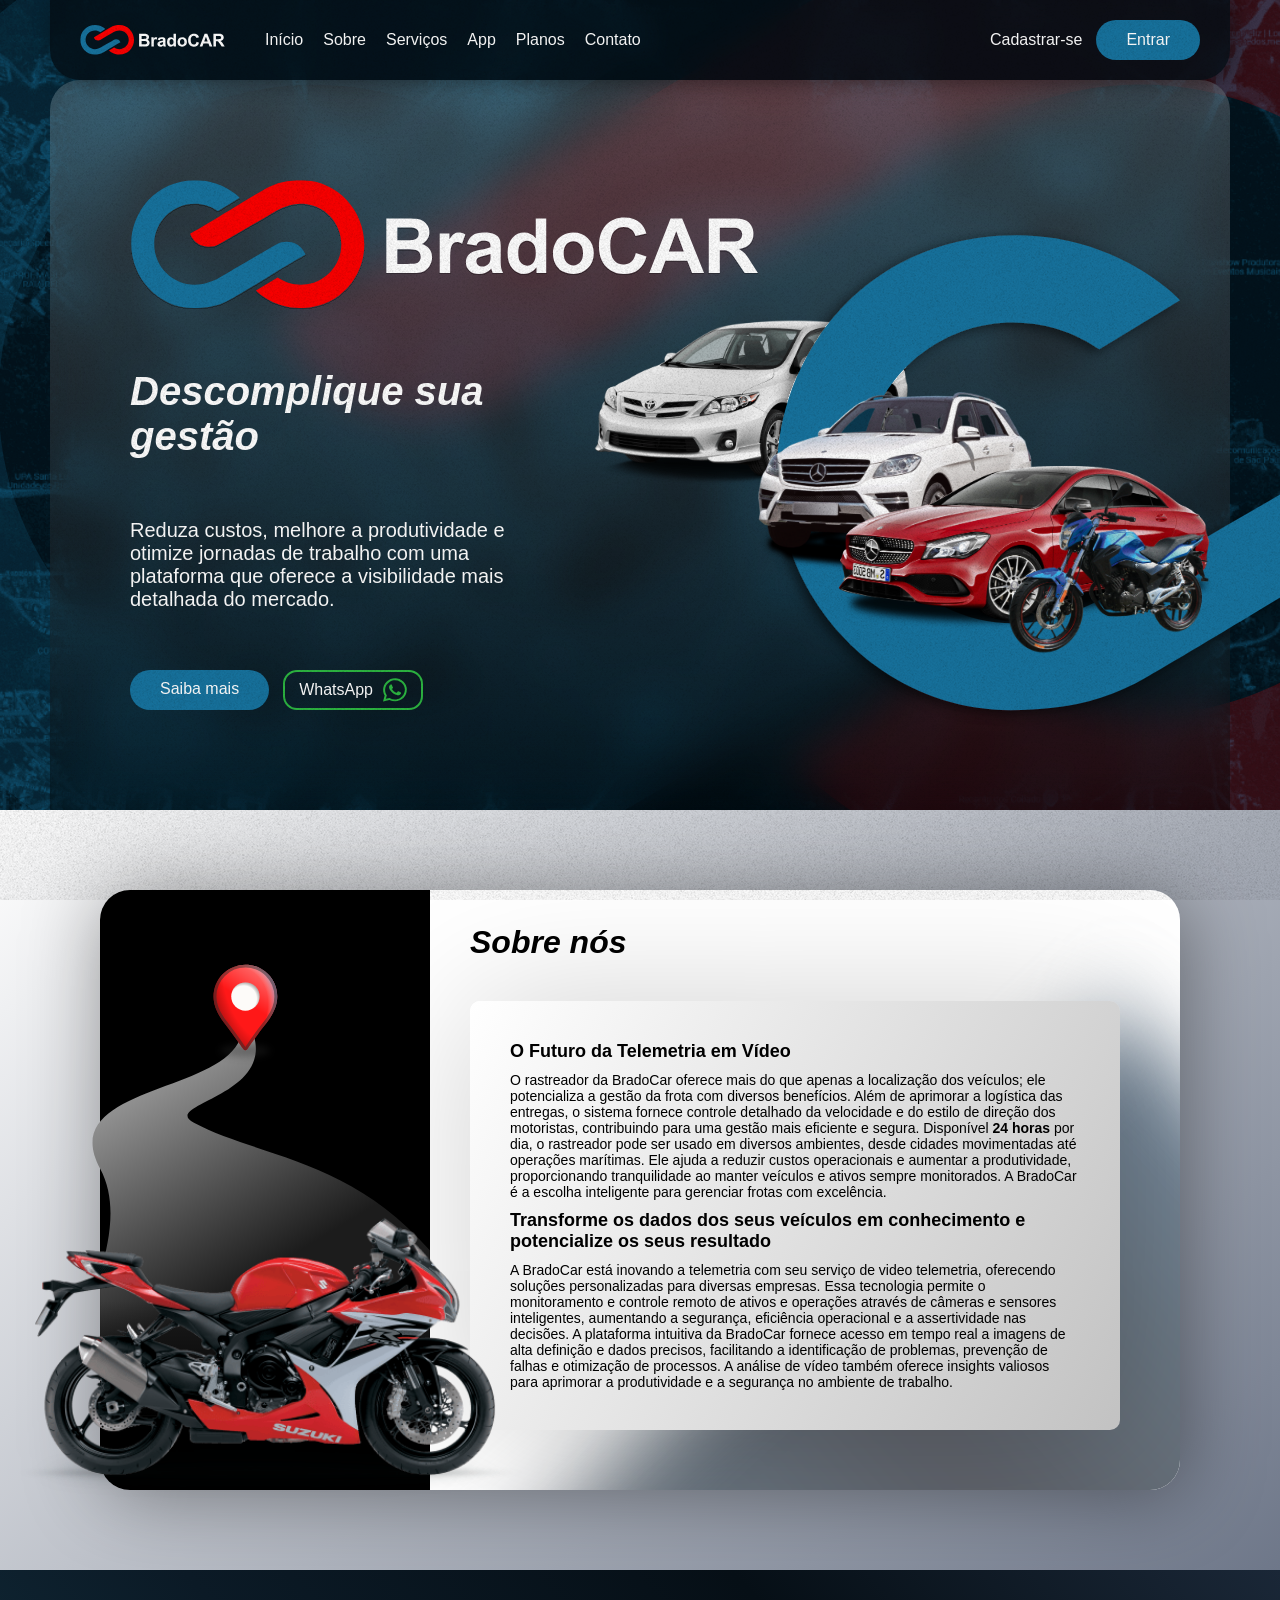
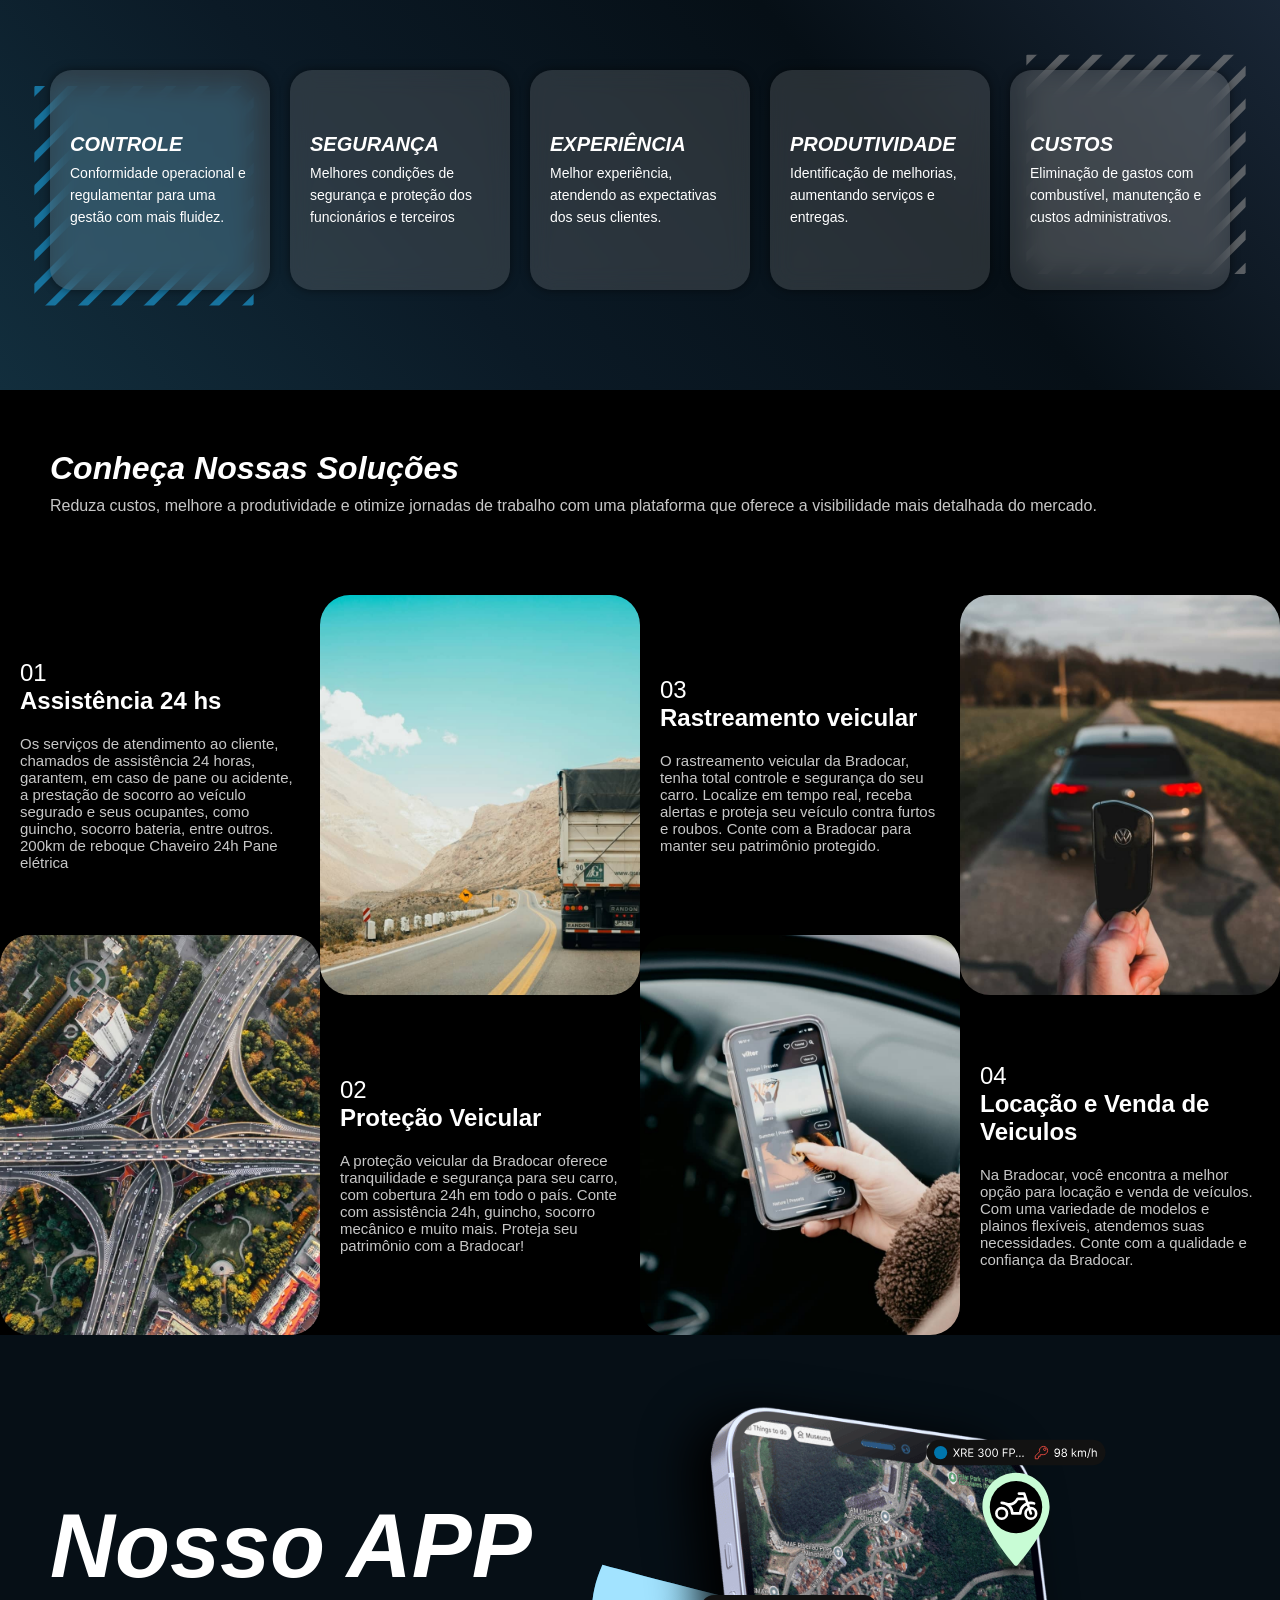
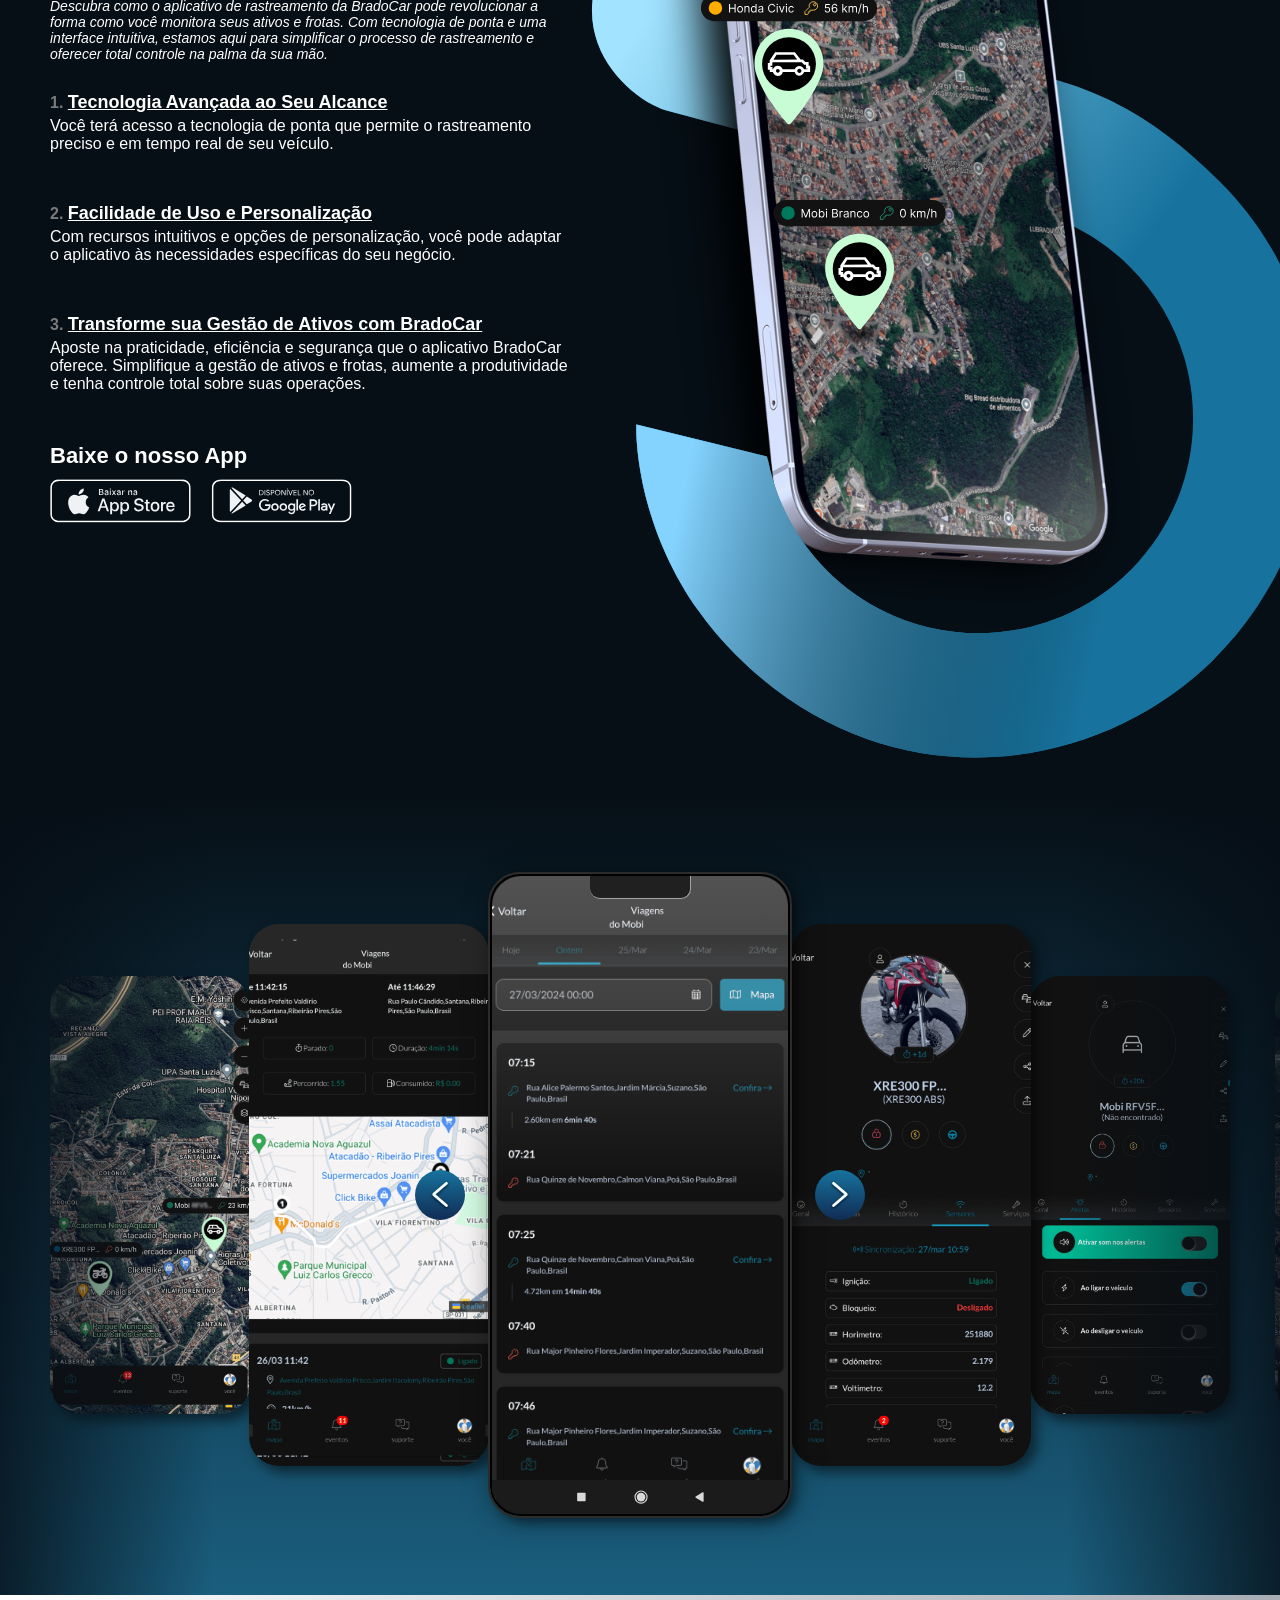
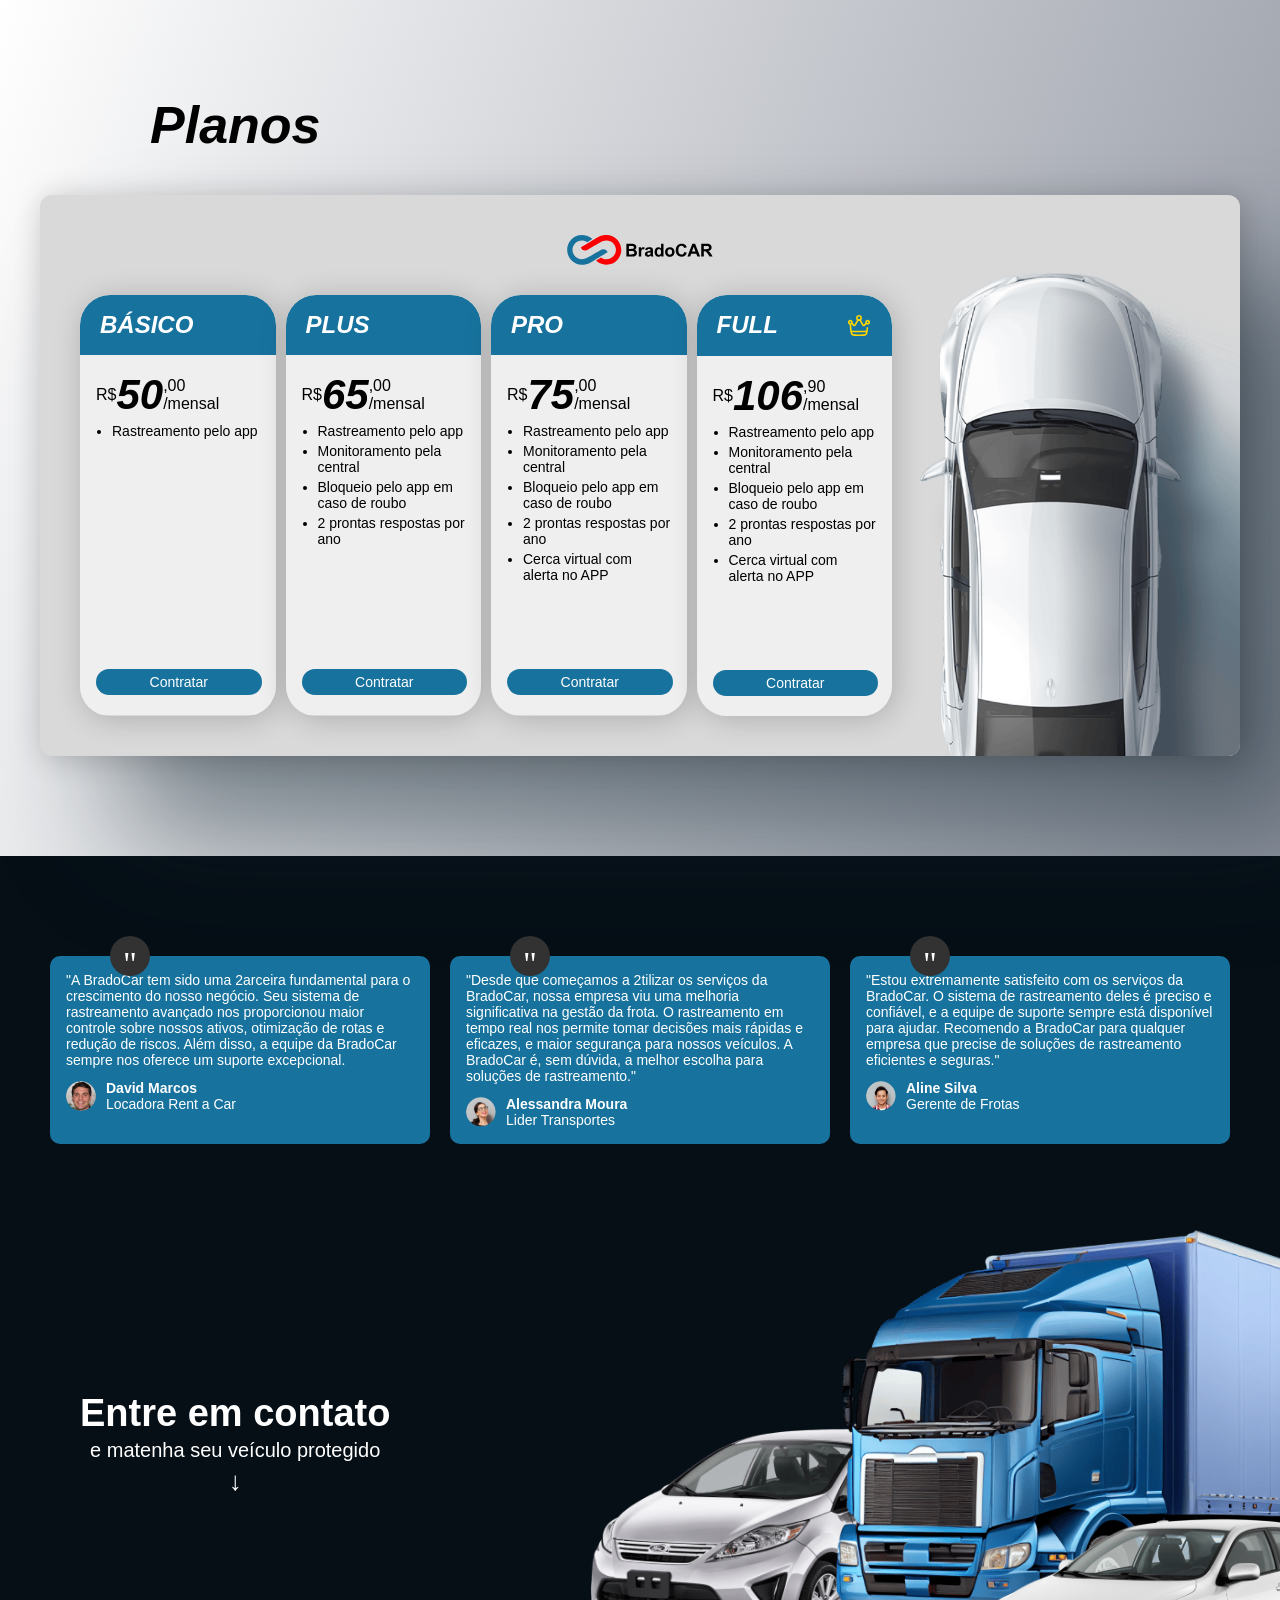
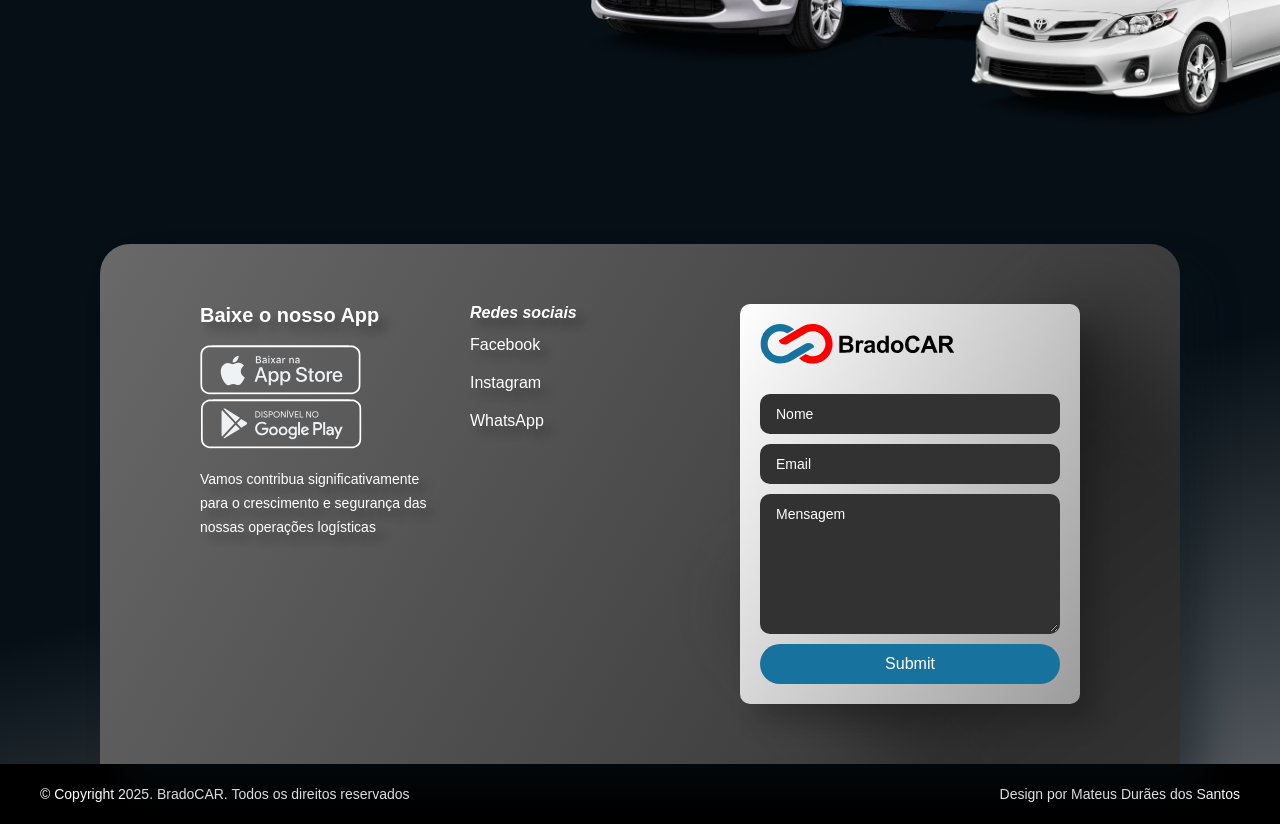
==== commit 4f51adaa: "better scroll" ====
--- a/public/index.html
+++ b/public/index.html
@@ -8,21 +8,6 @@
   <meta name="description" content="Mateus Durães dos Santos - 2024.">
   <link rel="icon" href="./src/favicon.png" type="image/x-icon">
   <style>
-    
-    * {
-      font-family: "Inter", sans-serif;
-      padding: 0;
-      margin: 0;
-      box-sizing: border-box;
-    }
-
-    html {
-      scroll-behavior: smooth;
-    }
-
-    a {
-      text-decoration: none;
-    }
 
     :root {
       --blue_00: #17739E;
@@ -31,6 +16,45 @@
       --red: #FF1818;
       --cinza: #323232;
       --preto: #121212;
+      --background-scroll: #b8b8b8
+    }
+    
+    * {
+      font-family: "Inter", sans-serif;
+      padding: 0;
+      margin: 0;
+      box-sizing: border-box;
+    }
+
+    body::-webkit-scrollbar-thumb {
+      background-color: var(--blue_00);
+      border-radius: 6px;
+      border: 0px solid var(--background-scroll);
+    }
+
+    ::-webkit-scrollbar {
+        width: 8px;
+        height: 12px;
+        background-color: var(--background-scroll);
+        border-radius: 6px;
+    }
+
+    ::-webkit-scrollbar-thumb {
+        background-color: #cdcdcd;
+        border-radius: 6px;
+        border: 0px solid var(--background-scroll);
+    }
+
+    ::-webkit-scrollbar-corner {
+        background-color: transparent;
+    }
+
+    html {
+      scroll-behavior: smooth;
+    }
+
+    a {
+      text-decoration: none;
     }
 
     .noise {
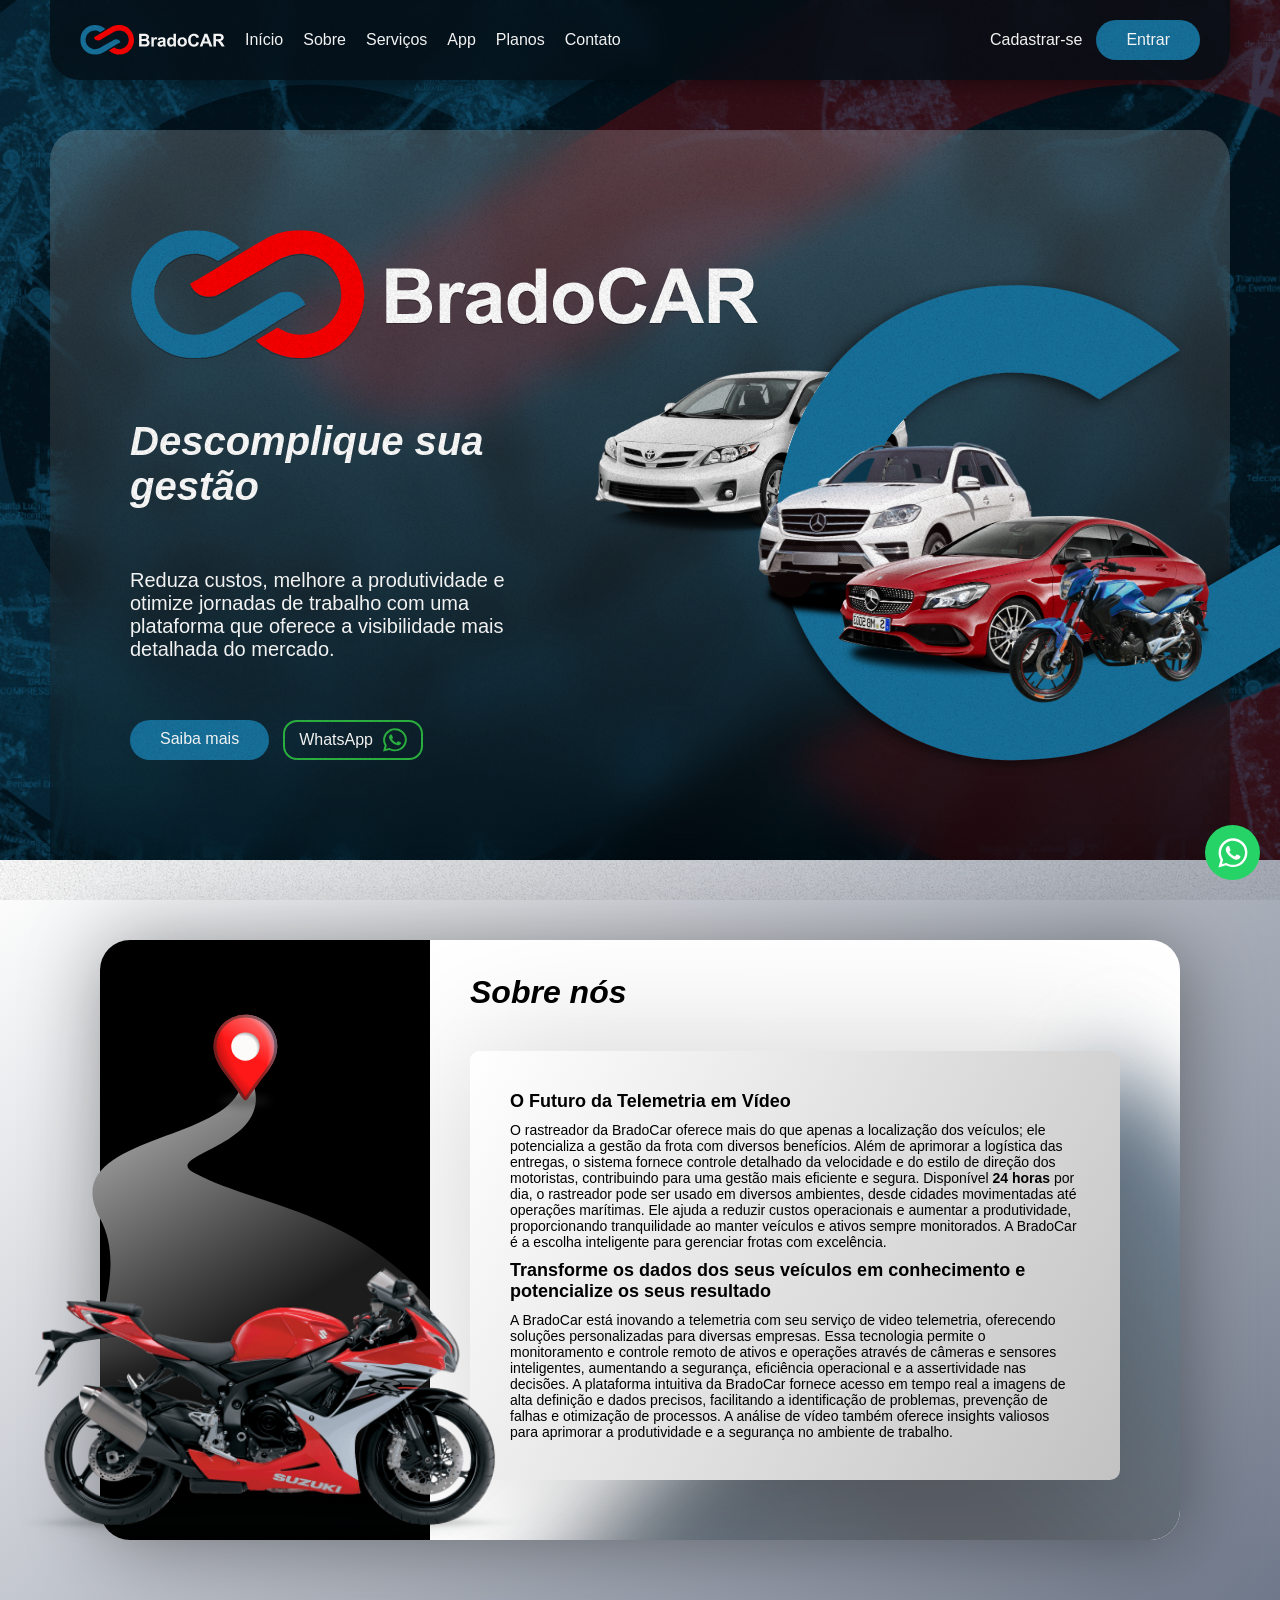
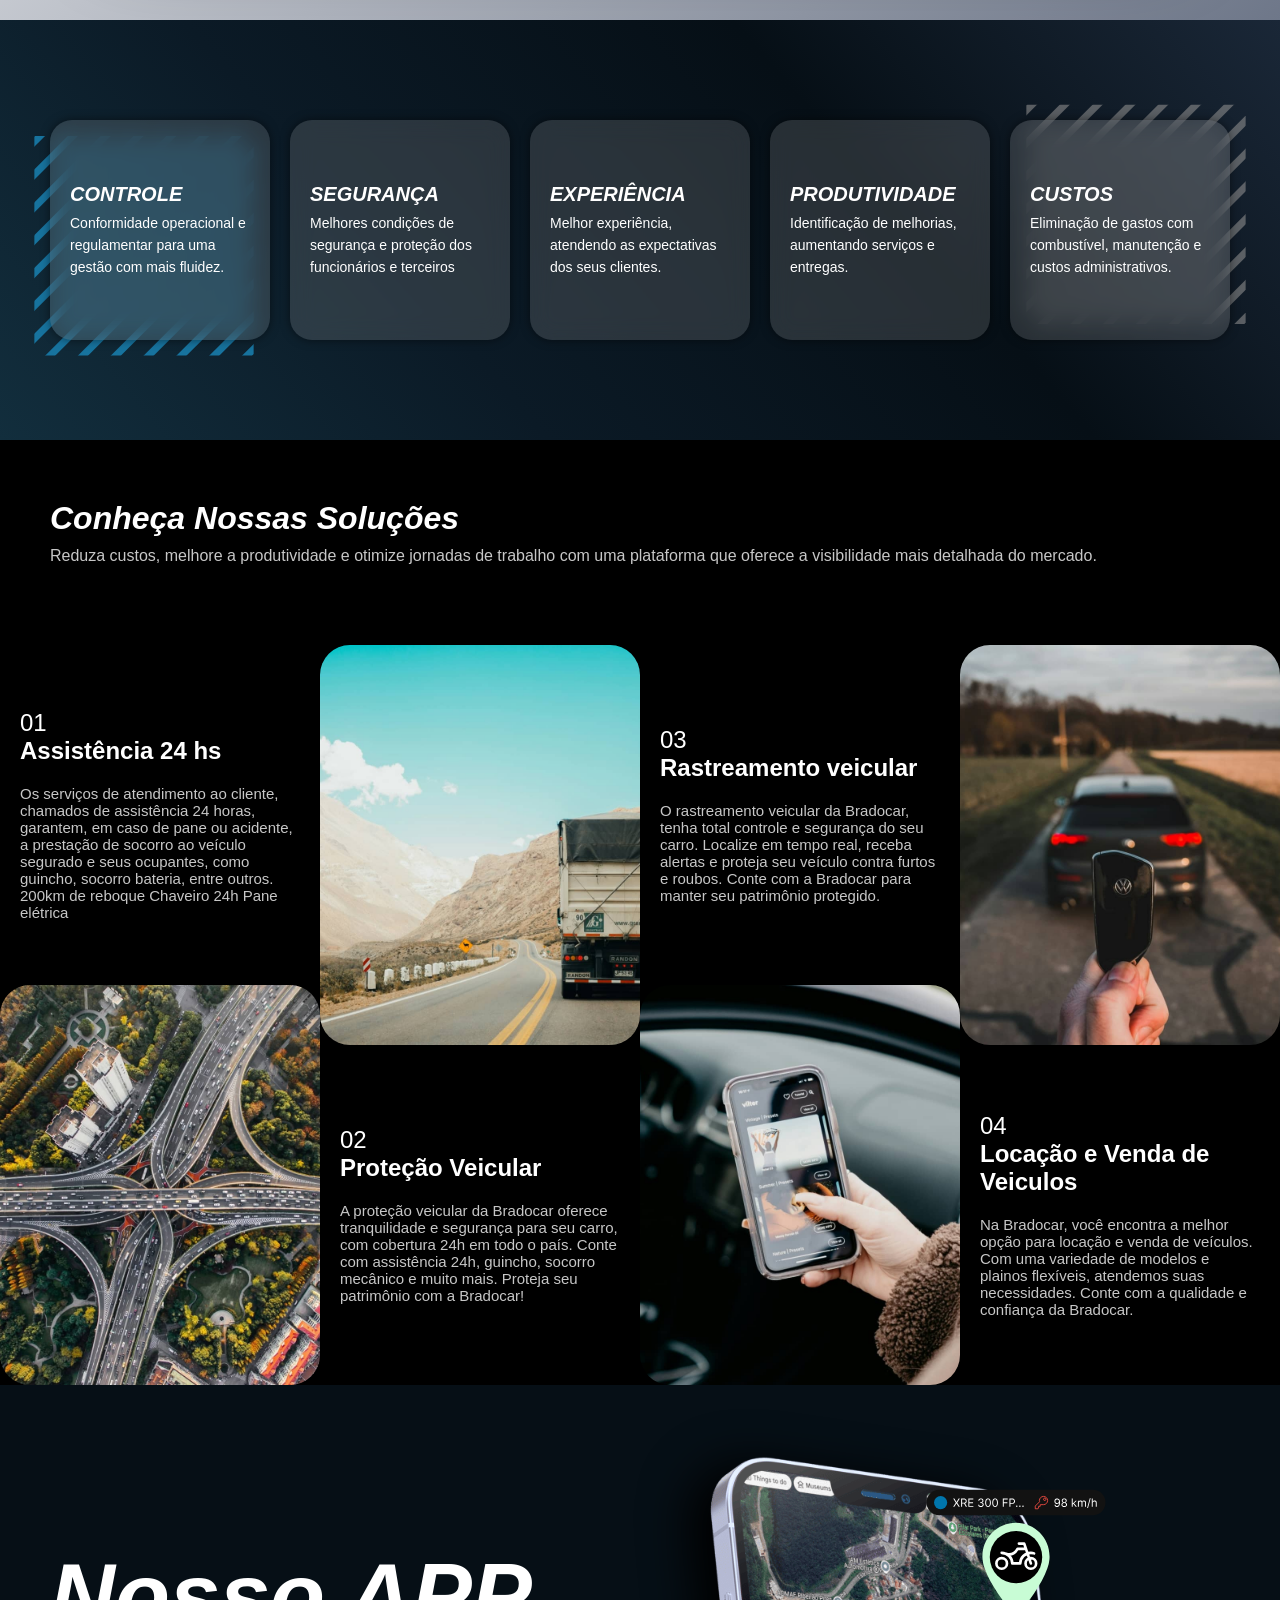
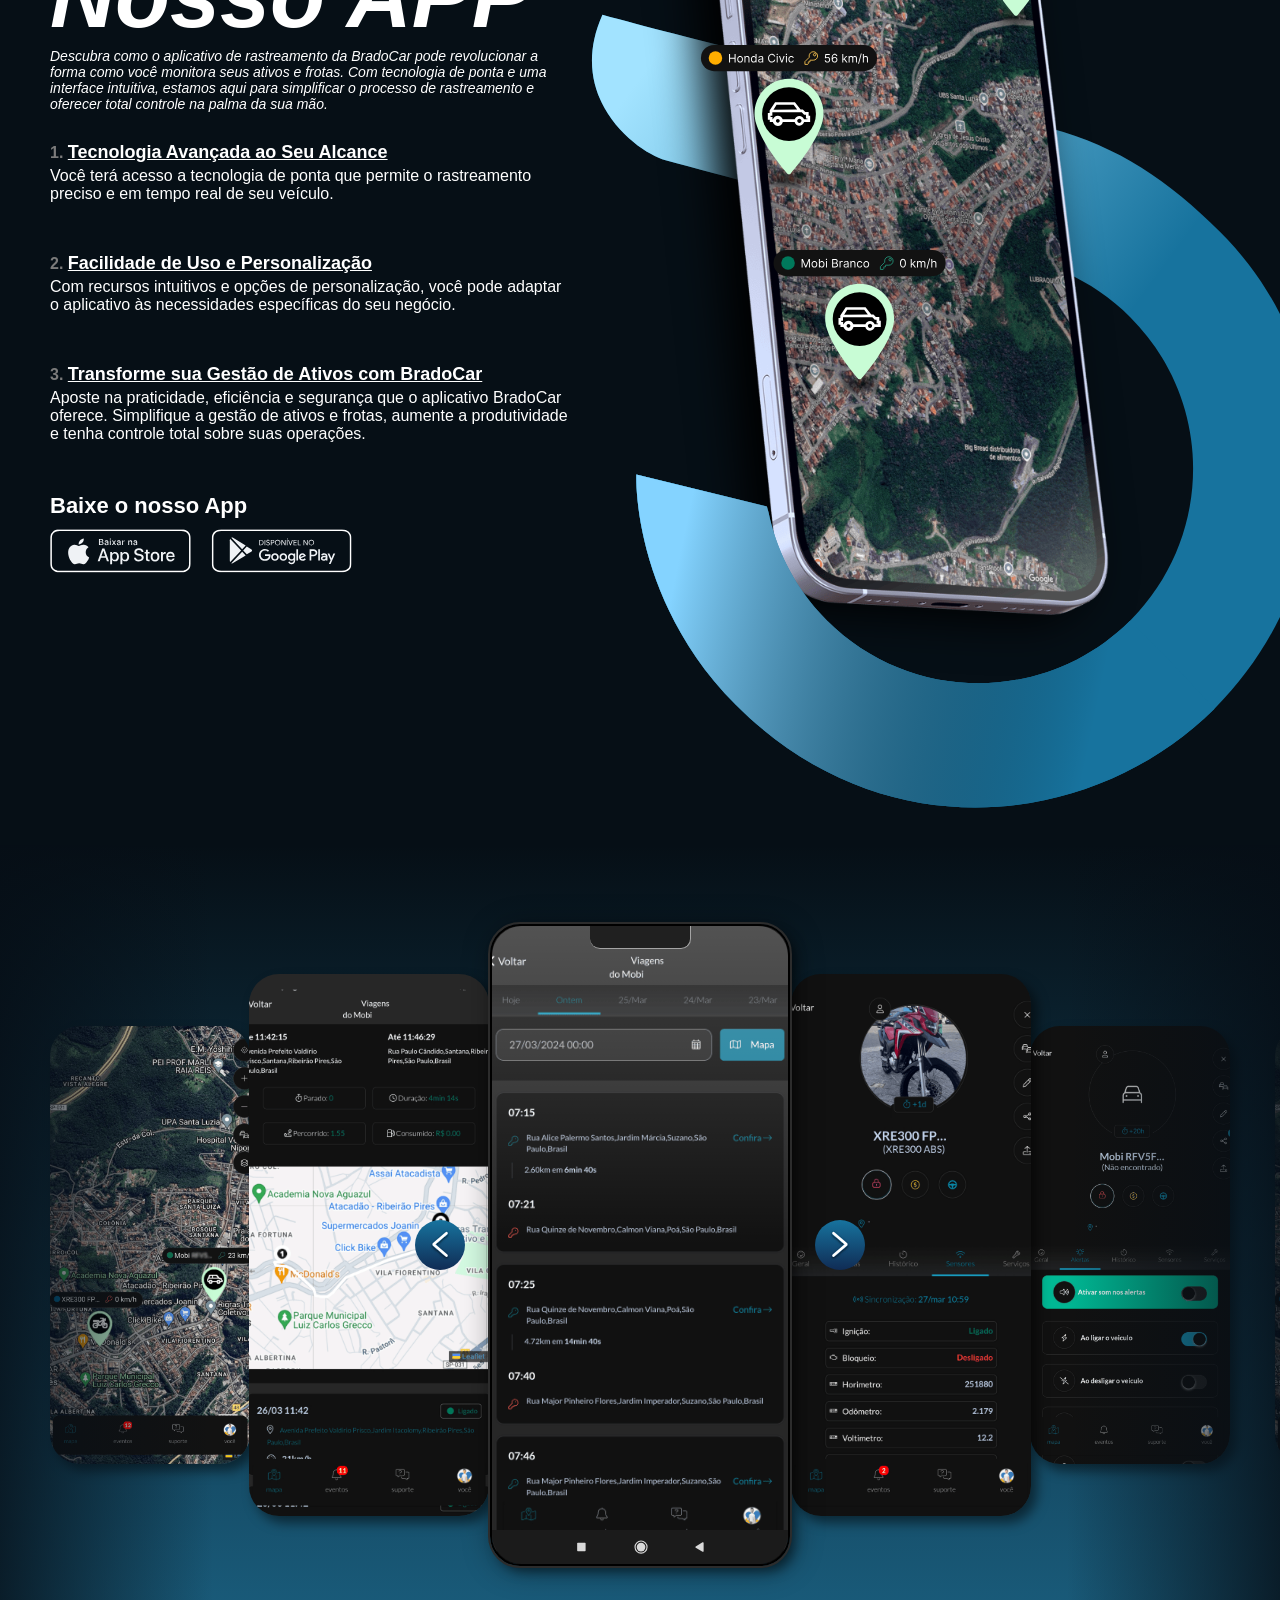
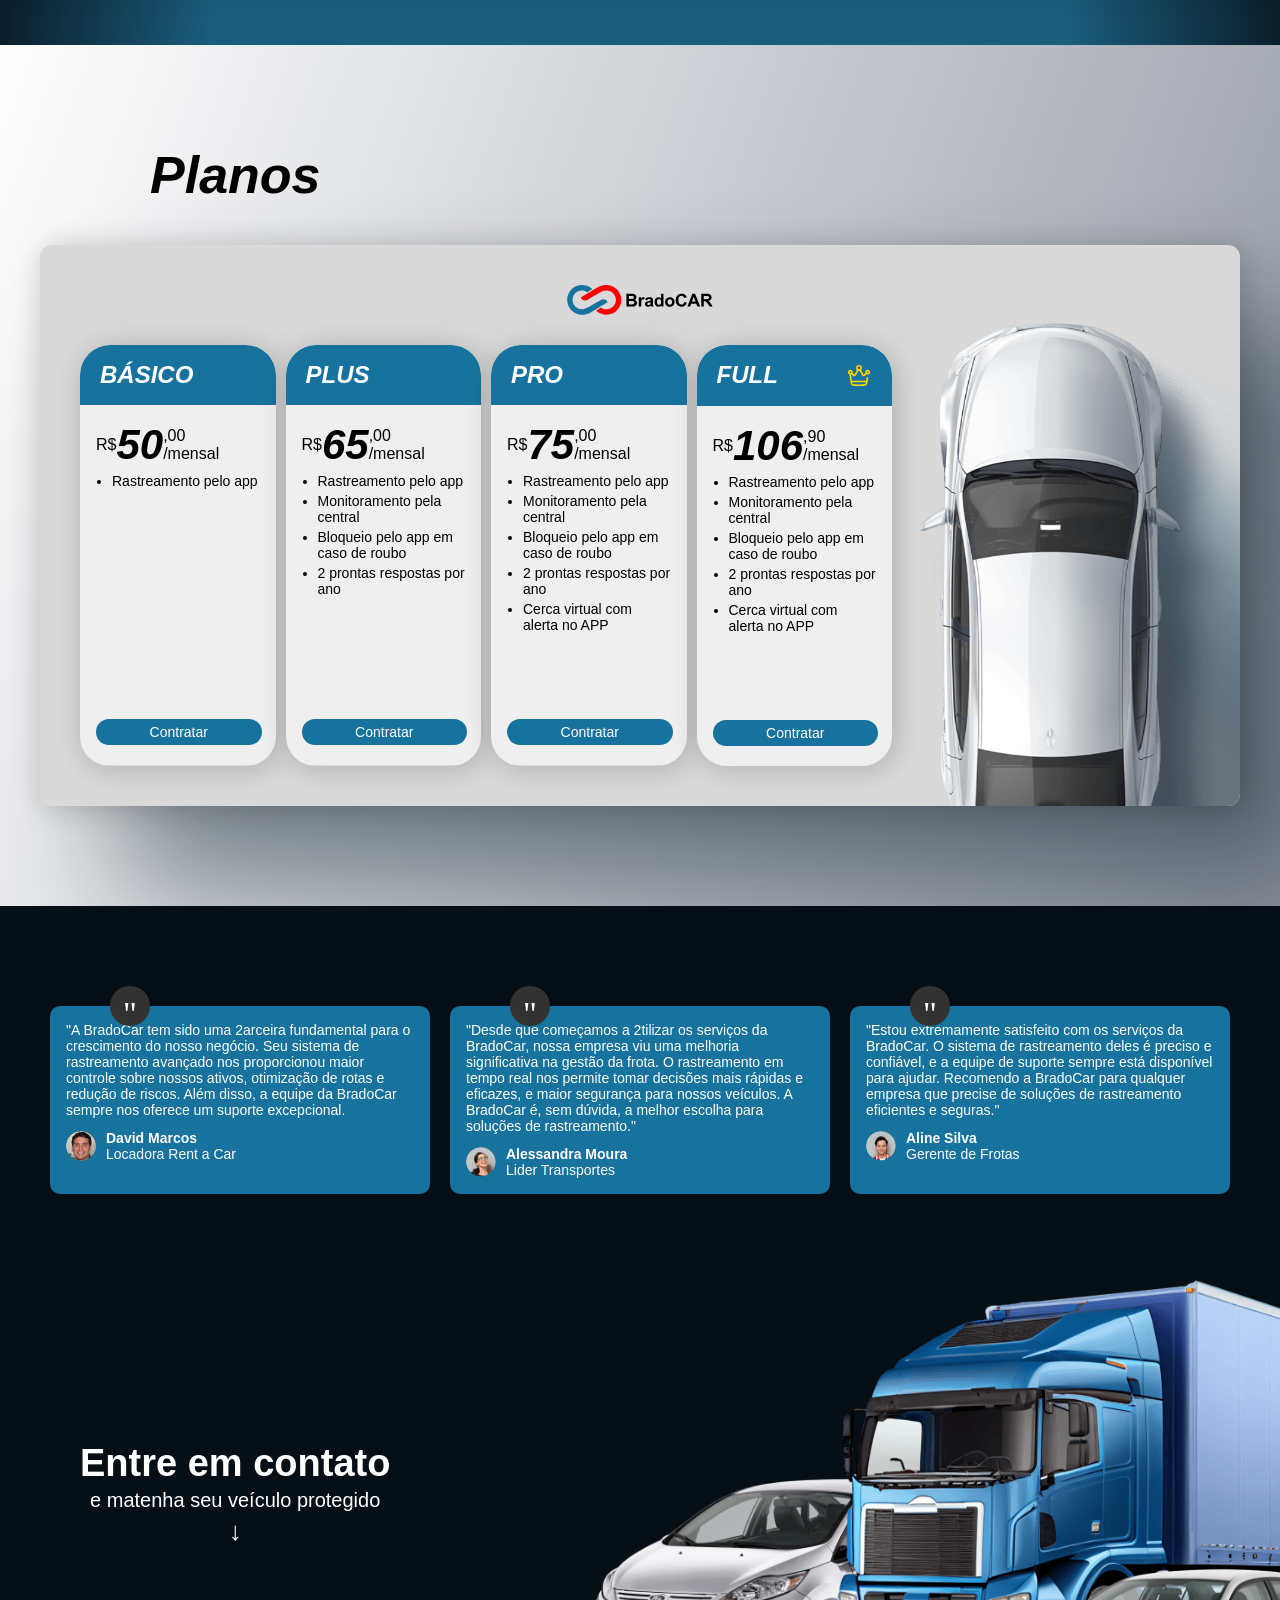
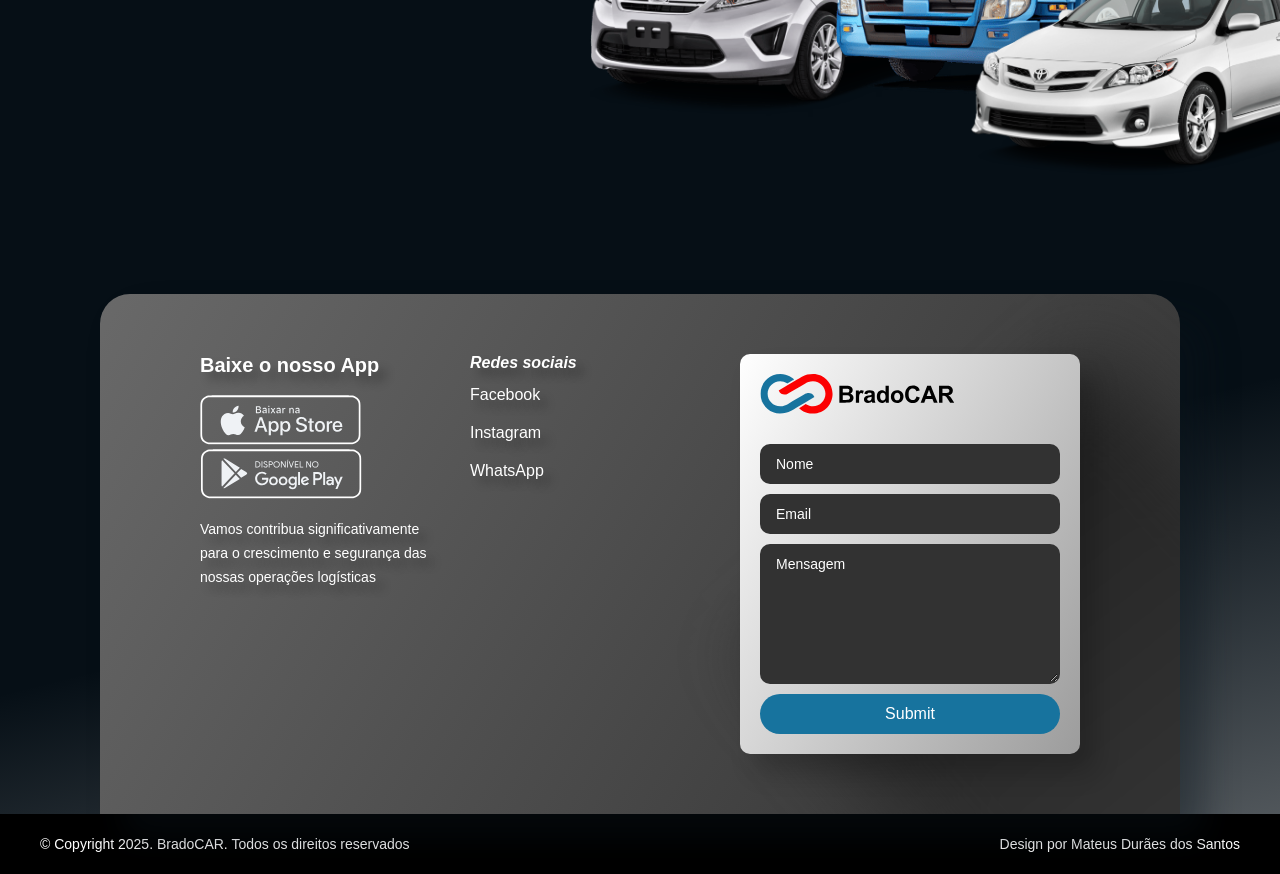
==== commit c876a204: "ajustes" ====
--- a/public/index.html
+++ b/public/index.html
@@ -74,6 +74,35 @@
       background: var(--blue_02);
       overflow-x: hidden;
       width: 100%;
+    }
+
+    .whatsapp {
+      position: fixed;
+      bottom: 20px;
+      right: 20px;
+      background-color: #25D366;
+      color: #FFF;
+      border-radius: 50%;
+      width: 55px;
+      height: 55px;
+      border: none;
+      display: flex;
+      justify-content: center;
+      align-items: center;
+      text-decoration: none;
+      z-index: 9999;
+      transition: all 0.3s ease-in-out;
+    }
+   
+    .whatsapp:hover {
+      transform: scale(1.1);
+      box-shadow: 0px 0px 15px #25D366; 
+
+    }
+    
+    .whatsapp__icon {
+      width: 30px;
+      height: 30px;
     }
 
     .width {
@@ -131,6 +160,7 @@
 
     section, footer {
       position: relative;
+      overflow-x: hidden;
     }
 
     .link__ancor {
@@ -145,14 +175,12 @@
     header {
       position: fixed;
       top: 0;
+      right: 0;
       left: 0;
+      margin: auto;
       display: flex;
       justify-content: center;
-      width: 100%;
       z-index: 6;
-    }
-
-    nav {
       display: flex;
       align-items: center;
       justify-content: space-between;
@@ -160,9 +188,17 @@
       height: 80px;
       backdrop-filter: blur(14px);
       padding: 0 30px;
-      width: 100%;
+      max-width: 1400px;
+      width: calc(100% - 100px);
       border-radius: 0 0 30px 30px;
       box-shadow: 4px 3px 20px rgba(0, 0, 0, 0.4);
+    }
+
+    nav {
+      display: flex;
+      align-items: center;
+      justify-content: center;
+      width: 100%;
     }
 
     .nav__options {
@@ -181,6 +217,7 @@
       color: #fff;
       font-size: 16px;
       transition: .2s;
+      text-wrap: nowrap;
     }
 
     .nav__link:hover {
@@ -204,6 +241,7 @@
       width: 100%;
       height: 90vh;
       max-height: 900px;
+      min-height: 860px;
       color: white;
       overflow: hidden;
     }
@@ -1395,33 +1433,8 @@
 
     /* Responsividade */
 
-    .close__aside {
-      display: none;
-      color: white;
-      position: absolute;
-      right: 55px;
-      top: 10px;
-      font-size: 30px;
-      padding: 10px;
-      background: none;
-      border: none;
-      transition: .2s;
-      cursor: pointer;
-      z-index: 2;
-      text-shadow: 1px 1px 6px rgba(0, 0, 0, 0.8);
-    }
-
-    .close__aside:hover {
-      color: gray;
-      transition: .2s;
-    }
-
     .nav__hamburguer {
       display: none;
-      width: 30px;
-      transition: .2s;
-      cursor: pointer;
-      margin-left: 16px;
     }
 
     .nav__hamburguer:hover {
@@ -1683,58 +1696,89 @@
     }
 
     @media screen and (max-width: 1000px) {
-
-      .nav__options--response, .nav__cadastrar {
+      
+      header {
+        border-radius: 0;
+        background: #060E16;
+      }
+
+      #nav {
         display: none;
       }
 
-      .nav__responsive--overlay, .nav__responsive--overlay * {
+      .nav__logo {
+        margin: auto;
+      }
+
+      .nav__hamburguer {
+        display: block;
+        width: 30px;
         transition: .2s;
-      }
-
-      .nav__responsive .nav__responsive--overlay {
+        cursor: pointer;
+        margin-left: 16px;
+      }
+
+      .nav__hamburguer {
+        position: absolute;
+        left: 20px;
+      }
+      .nav__options {
+        gap: 0;
+        margin: auto;
+      }
+
+      .nav__link, header .button__blue {
+        font-size: 20px;
+      }
+
+      .nav__responsive#nav {
         position: fixed;
-        top: 0;
-        left: 0;
-        width: 104vw;
-        background: rgba(0, 0, 0, 0.7);
-        height: 104vh;
-        z-index: 2;
-      }
-
-      .nav__responsive .nav__options {
-        position: absolute;
-        top: 0;
-        left: -10px;
         display: flex;
         flex-direction: column;
-        background-image: linear-gradient(#007AFF, #032951);
-        width: 300px;
-        height: 100vh;
-        padding-top: 20px;
-      }
-
-      .nav__responsive .close__aside, .nav__hamburguer { 
-        display: block;
+        left: 0;
+        top: 80px;
+        background: #032951;
+        height: calc(100vh - 80px);
+        animation: open .5s forwards;
+      }
+
+      @keyframes open {
+        from {
+          transform: translateX(-100vw);
+        }
+        to {
+          transform: translateX(0);
+        }
+      }
+
+      .nav__responsive .nav__options--response {
+        align-items: flex-start;
+        flex-direction: column;
+        display: flex;
+        margin-top: 20px;
+        width: 100%;
       }
 
       .nav__responsive .nav__options {
-        gap: 0;
-      }
-
-      .nav__responsive .nav__options a {
+        width: 100%;
+        height: 100%;
+      }
+      
+      .nav__responsive .nav__link {
         display: flex;
         align-items: center;
+        padding: 0 40px;
         width: 100%;
-        padding: 16px 30px;
-        text-align: start;
+        height: 60px;
+      }
+
+      .nav__responsive .nav__cadastrar {
+        width: 100%;
+        height: 80px;
+        padding-right: 32px;
+        background: var(--blue_02);
       }
       
-      .nav__responsive .nav__options a:hover {
-        background: rgba(0, 0, 0, 0.3);
-        transition: .2s;
-      }
-
       /* beneficios */
 
       .beneficios .width {
@@ -1789,7 +1833,7 @@
       }
 
       .banner__p, .button__blue, .button__whatsapp {
-        font-size: 14px !important;
+        font-size: 14px;
       }
 
       .button__blue, .button__whatsapp {
@@ -1948,30 +1992,46 @@
       }
 
     }
+
+
+    .close_aside {
+      animation: close .5s forwards !important;
+    }
+
+    @keyframes close {
+      from {
+        transform: translateX(0);
+      }
+      to {
+        transform: translateX(-102vw);
+      }
+    }
   </style>
 </head>
 
 <body>
 
   <div class="noise"></div>
+  <button class="whatsapp">
+    <img class="whatsapp__icon" src="./src/whatsapp_white.svg" alt="">
+  </button>
+
 
   <!-- Nav -->
-  <header>
-    <nav class="nav__container width" id="nav">
+  <header class="nav__container">
+    
+    <img loading="lazy" class="nav__logo" width="145" height="30" src="./src/bradocar.svg" alt="Logo BradoCar">
+    <img loading="lazy" class="nav__hamburguer" width="30" height="30" activeOnClick src="./src/hamburguer.svg" alt="">
+
+    <nav id="nav">
       <div class="nav__options">
-        <img loading="lazy" class="nav__logo" width="145" height="30" src="./src/bradocar.svg" alt="Logo BradoCar">
-
-        <div class="nav__responsive--overlay">
-          <button class="close__aside" activeOnClick>✕</button>
-
-          <div class="nav__options nav__options--response" activeOnClick>
-            <a href="#link-inicio" class="nav__link">Início</a>
-            <a href="#link-sobre" class="nav__link">Sobre</a>
-            <a href="#link-servicos" class="nav__link">Serviços</a>
-            <a href="#link-app" class="nav__link">App</a>
-            <a href="#link-planos" class="nav__link">Planos</a>
-            <a href="#link-contato" class="nav__link">Contato</a>
-          </div>
+        <div class="nav__options nav__options--response" activeOnClick>
+          <a href="#link-inicio" class="nav__link">Início</a>
+          <a href="#link-sobre" class="nav__link">Sobre</a>
+          <a href="#link-servicos" class="nav__link">Serviços</a>
+          <a href="#link-app" class="nav__link">App</a>
+          <a href="#link-planos" class="nav__link">Planos</a>
+          <a href="#link-contato" class="nav__link">Contato</a>
         </div>
       </div>
 
@@ -1979,7 +2039,6 @@
         <a href="" class="nav__link">Cadastrar-se</a>
         <button class="button__blue">Entrar</button>
       </div>
-      <img loading="lazy" class="nav__hamburguer" width="30" height="30" activeOnClick src="./src/hamburguer.svg" alt="">
     </nav>
   </header>
 
@@ -2604,7 +2663,17 @@
     const nav = document.querySelector('nav')
     let handleAside = false
     const openAside = () => {
-      handleAside ? nav.classList.remove('nav__responsive') : nav.classList.add('nav__responsive')
+      if(handleAside) {
+        nav.classList.add('close_aside')
+        setTimeout(() => {
+          nav.classList.remove('close_aside')
+          nav.classList.remove('nav__responsive')
+        }, 500);
+      } else {
+        nav.classList.add('nav__responsive')
+      }
+    
+      // handleAside ? nav.classList.remove('nav__responsive') : nav.classList.add('nav__responsive')
       handleAside = !handleAside
     }
 
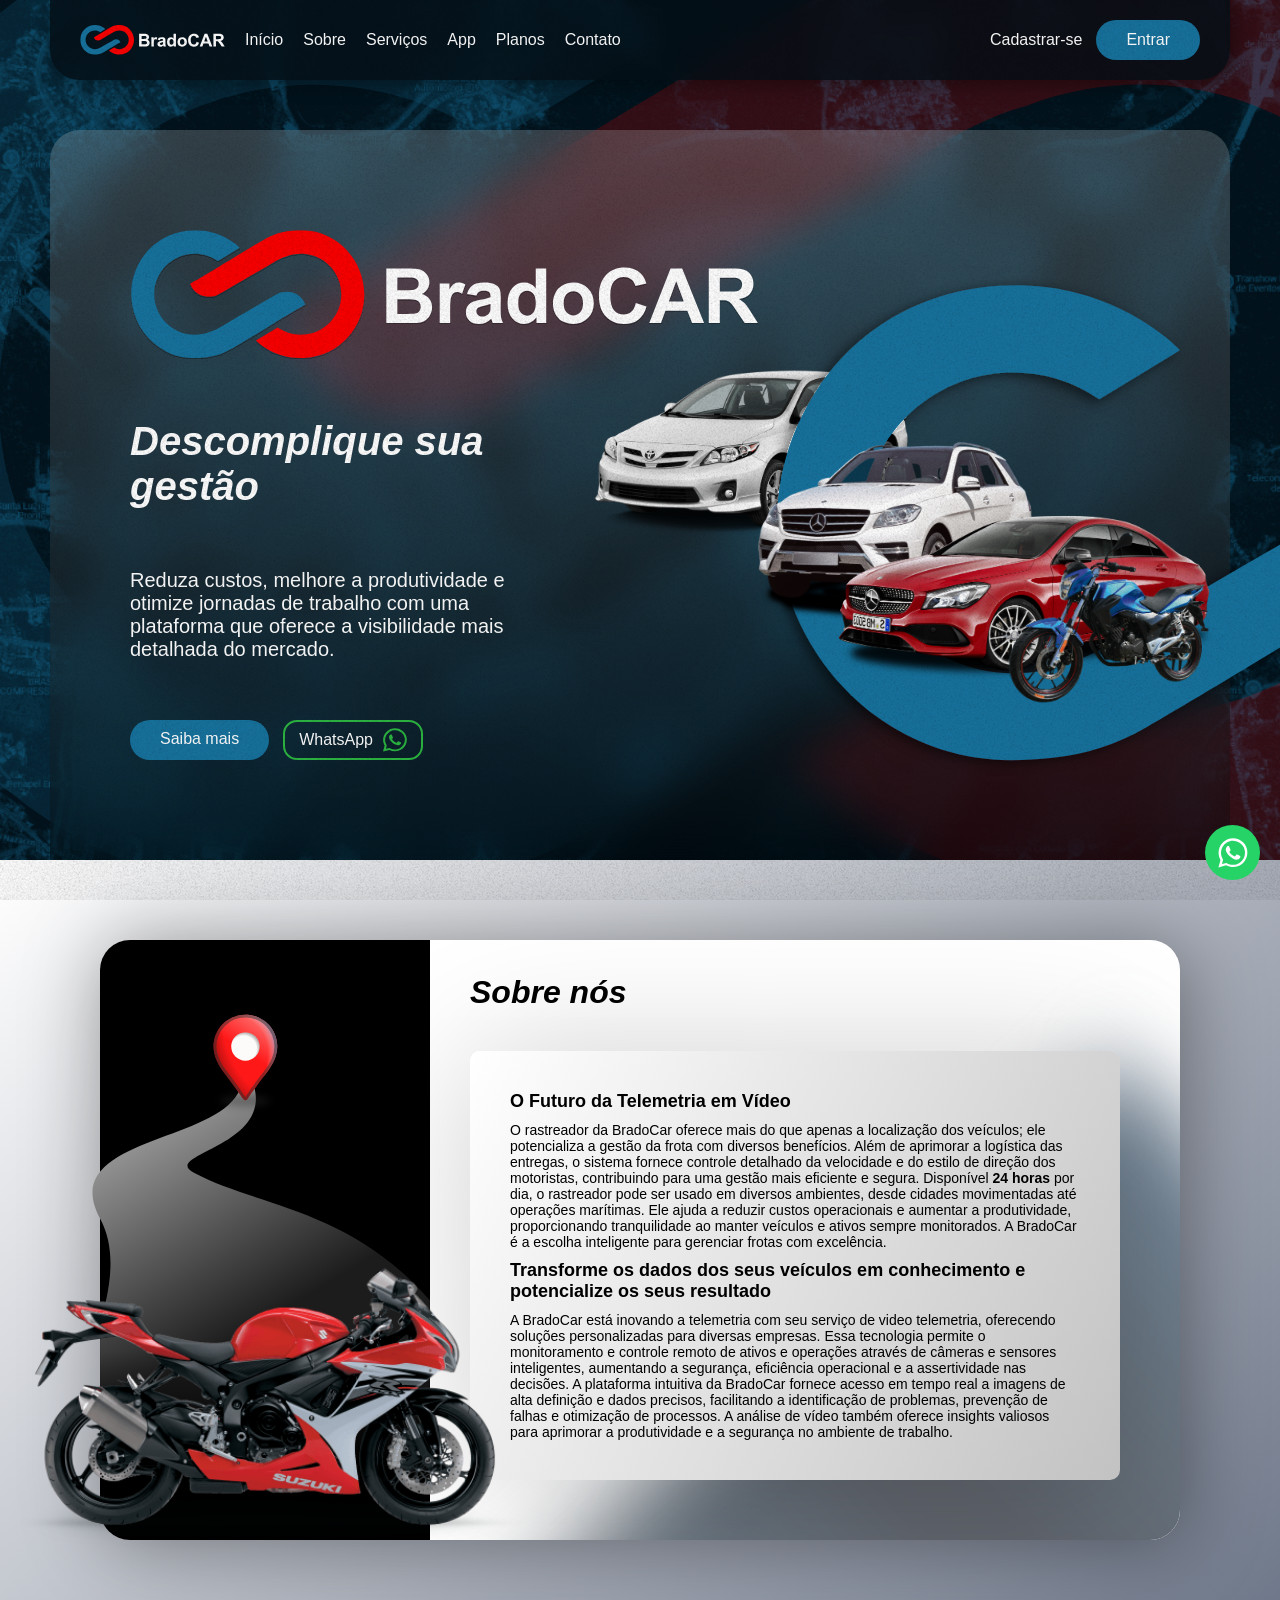
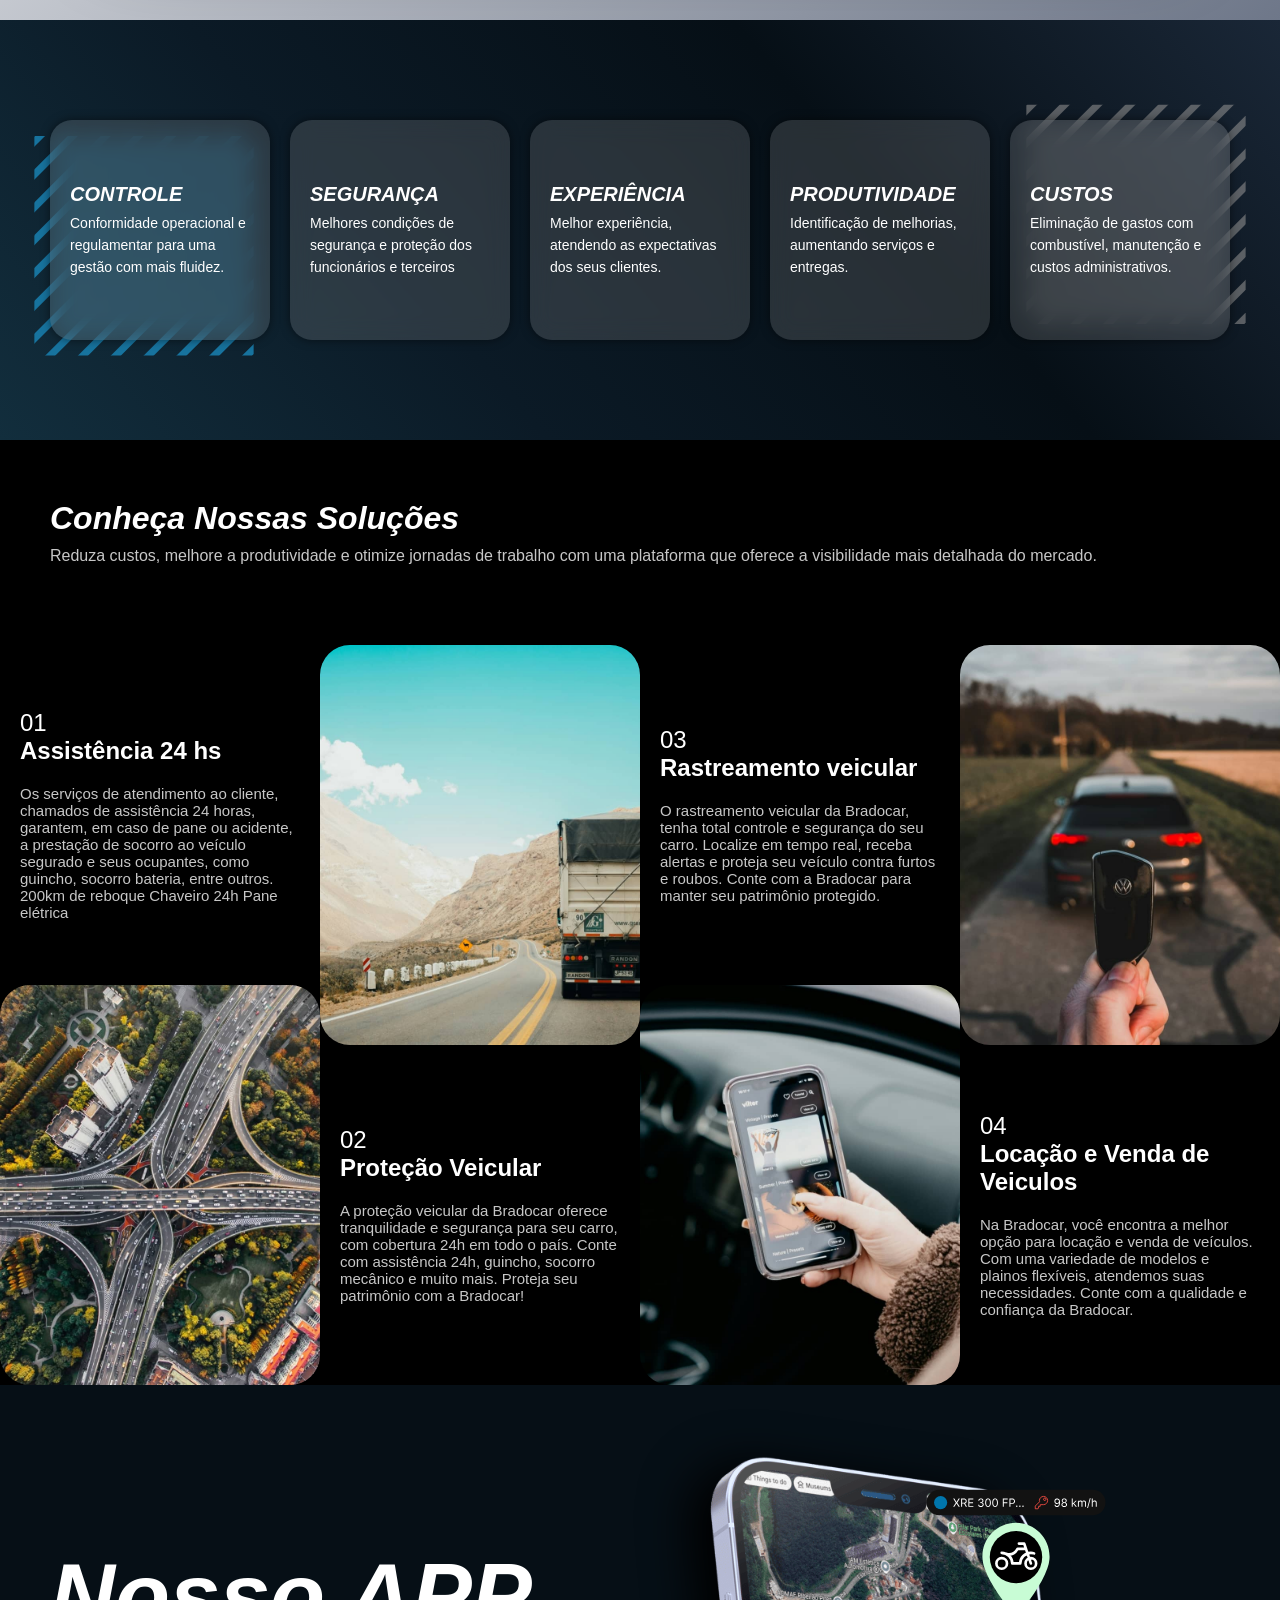
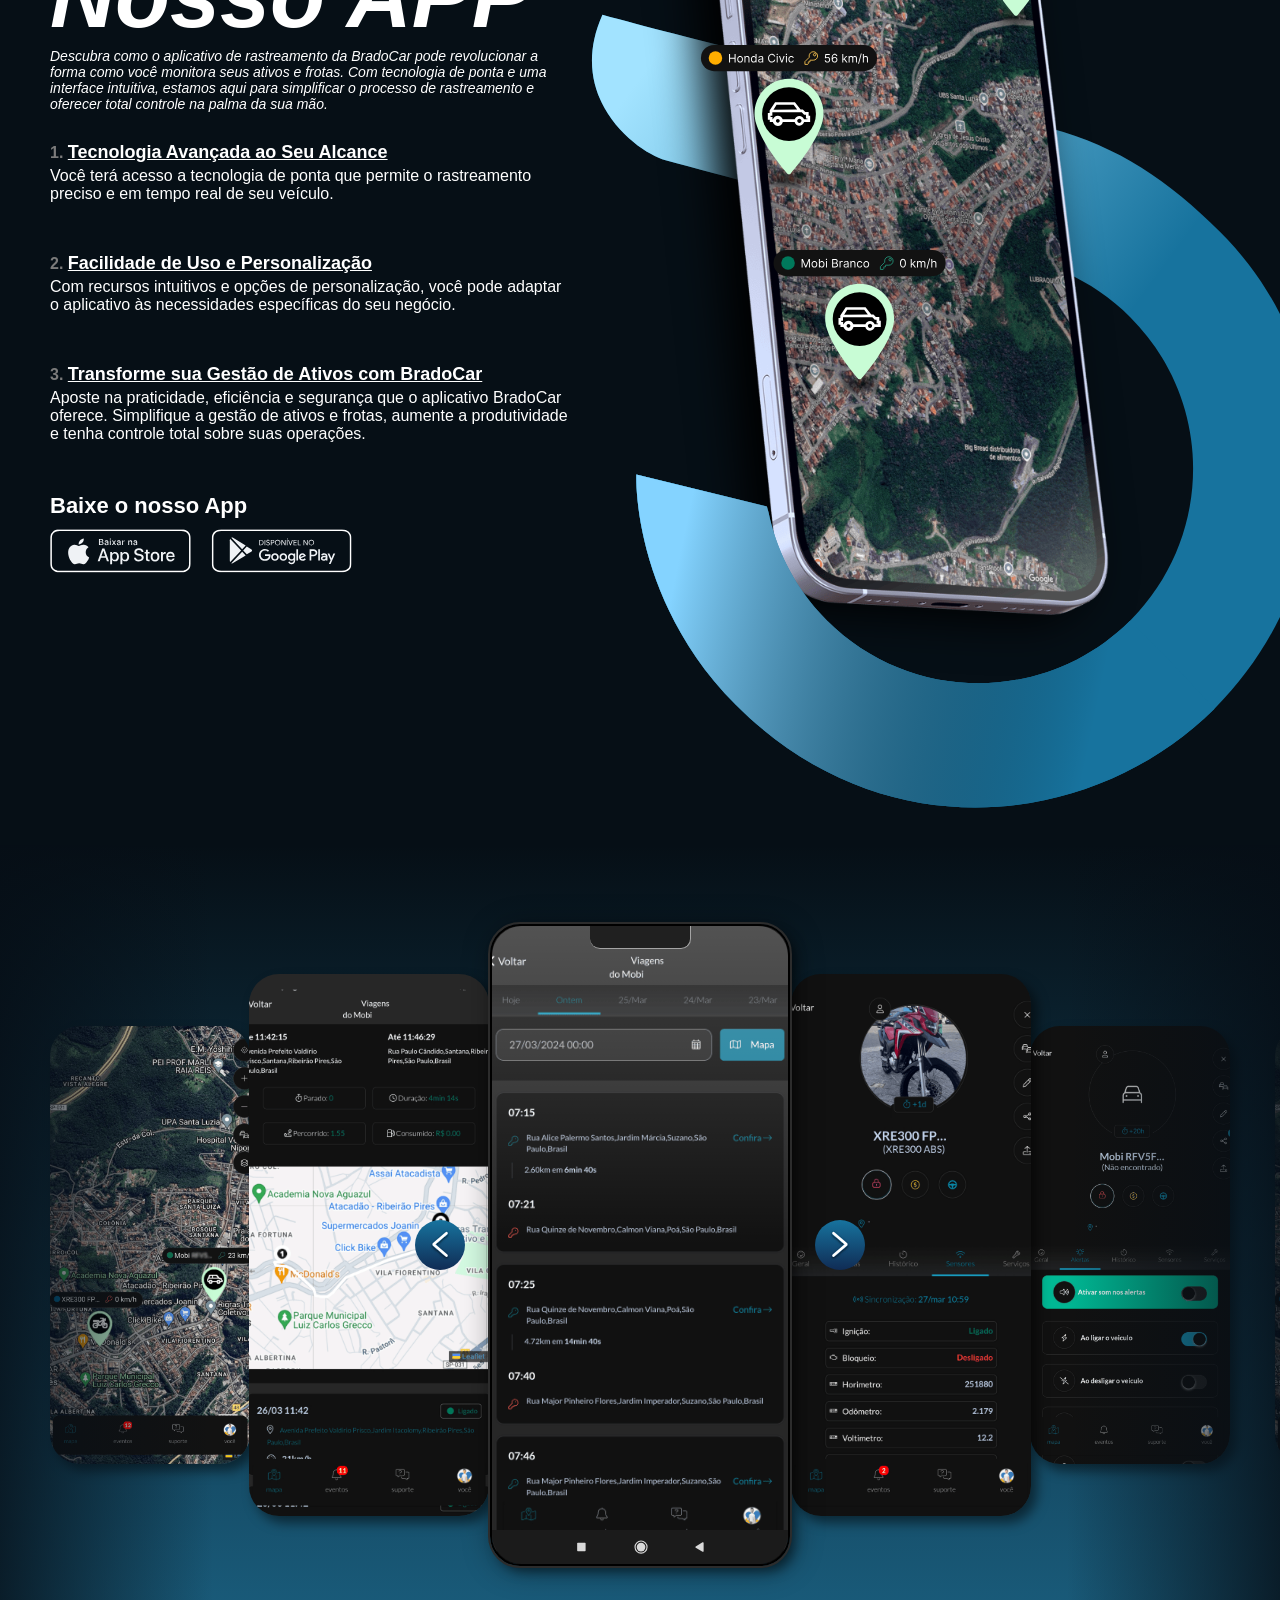
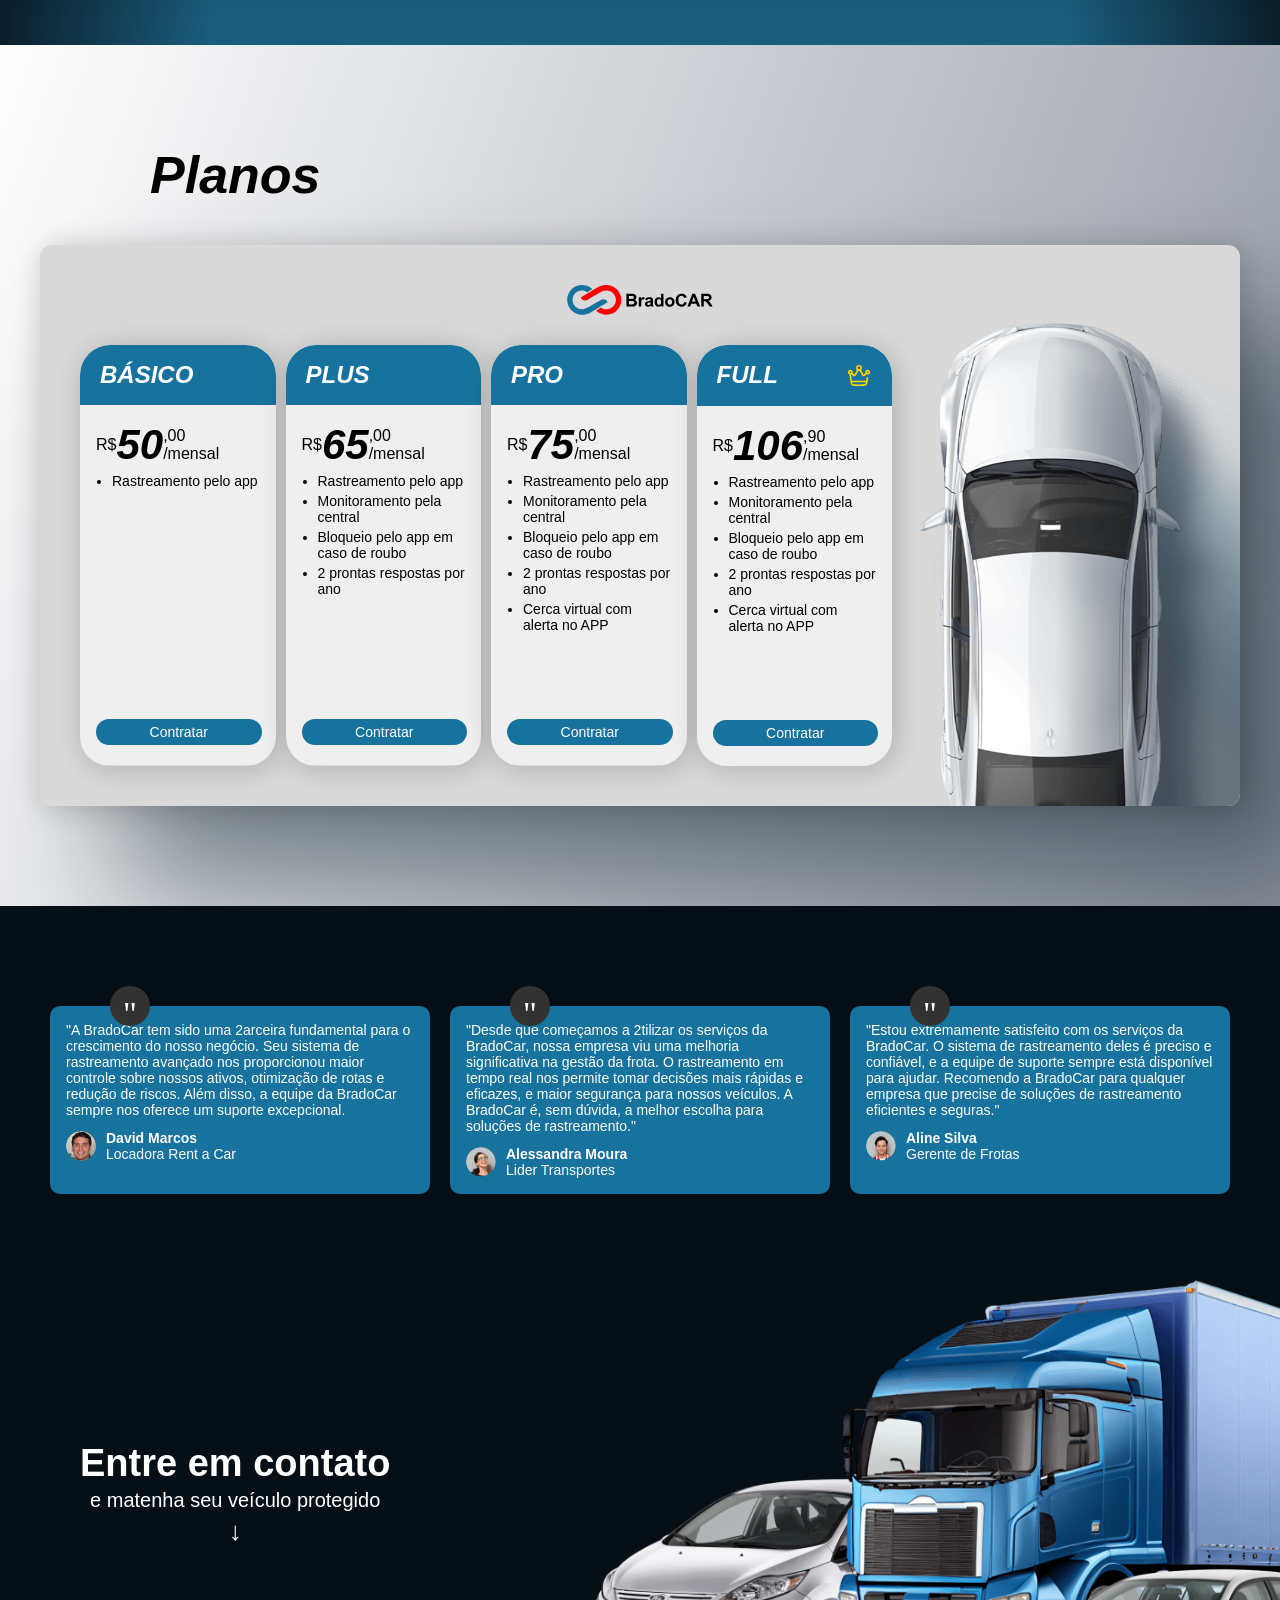
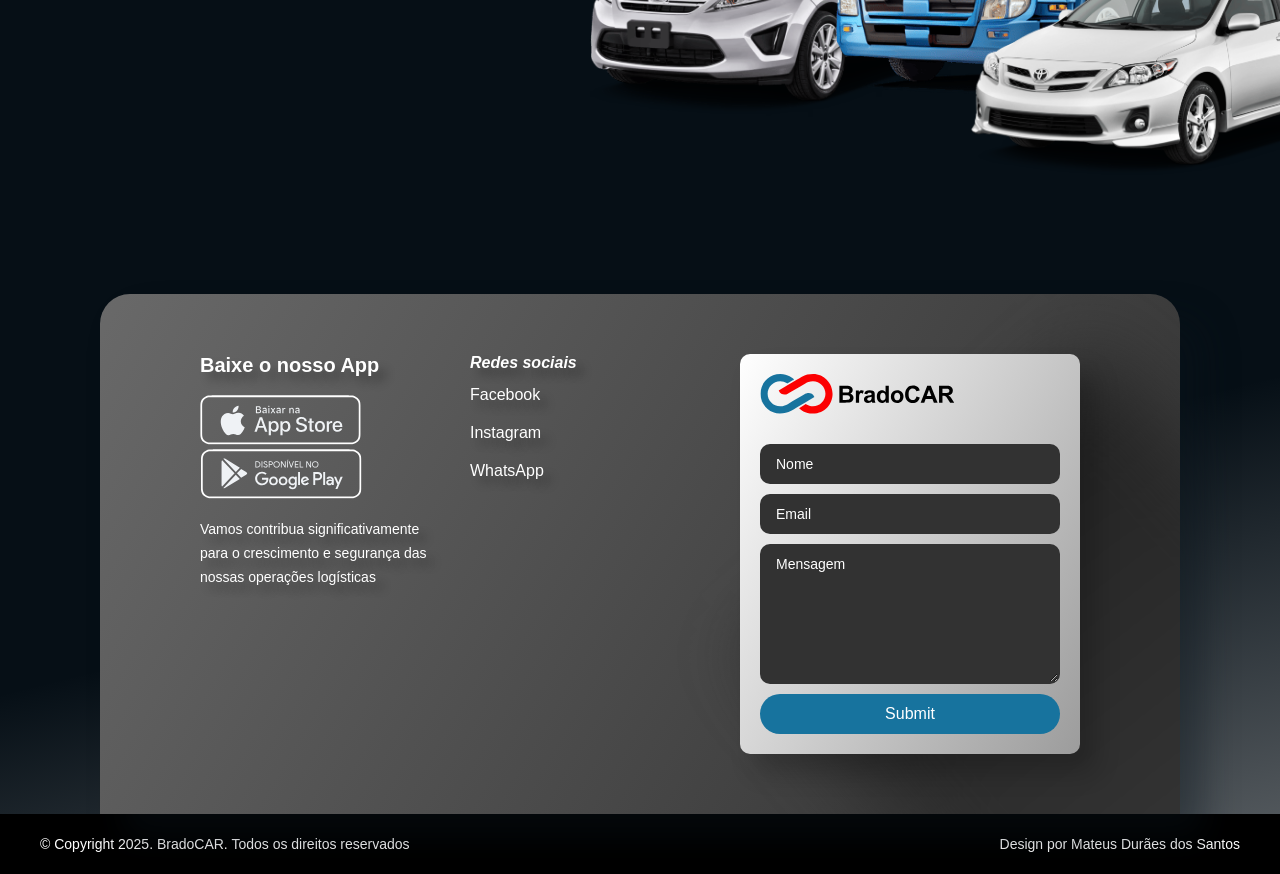
==== commit 4d5b0ceb: "link" ====
--- a/public/index.html
+++ b/public/index.html
@@ -2012,9 +2012,9 @@
 <body>
 
   <div class="noise"></div>
-  <button class="whatsapp">
+  <a class="whatsapp" href="https://wa.me/+5511" target="_blank">
     <img class="whatsapp__icon" src="./src/whatsapp_white.svg" alt="">
-  </button>
+  </a>
 
 
   <!-- Nav -->
@@ -2071,10 +2071,10 @@
           <a href="#" class="button__blue">
             Saiba mais
           </a>
-          <button class="button__whatsapp">
+          <a class="button__whatsapp" href="https://wa.me/+5511" target="_blank">
             WhatsApp
             <img loading="lazy" src="./src/whatsapp.svg" width="24" height="24" alt="WhatsApp Logo">
-          </button>
+          </a>
         </div>
       </div>
     </div>
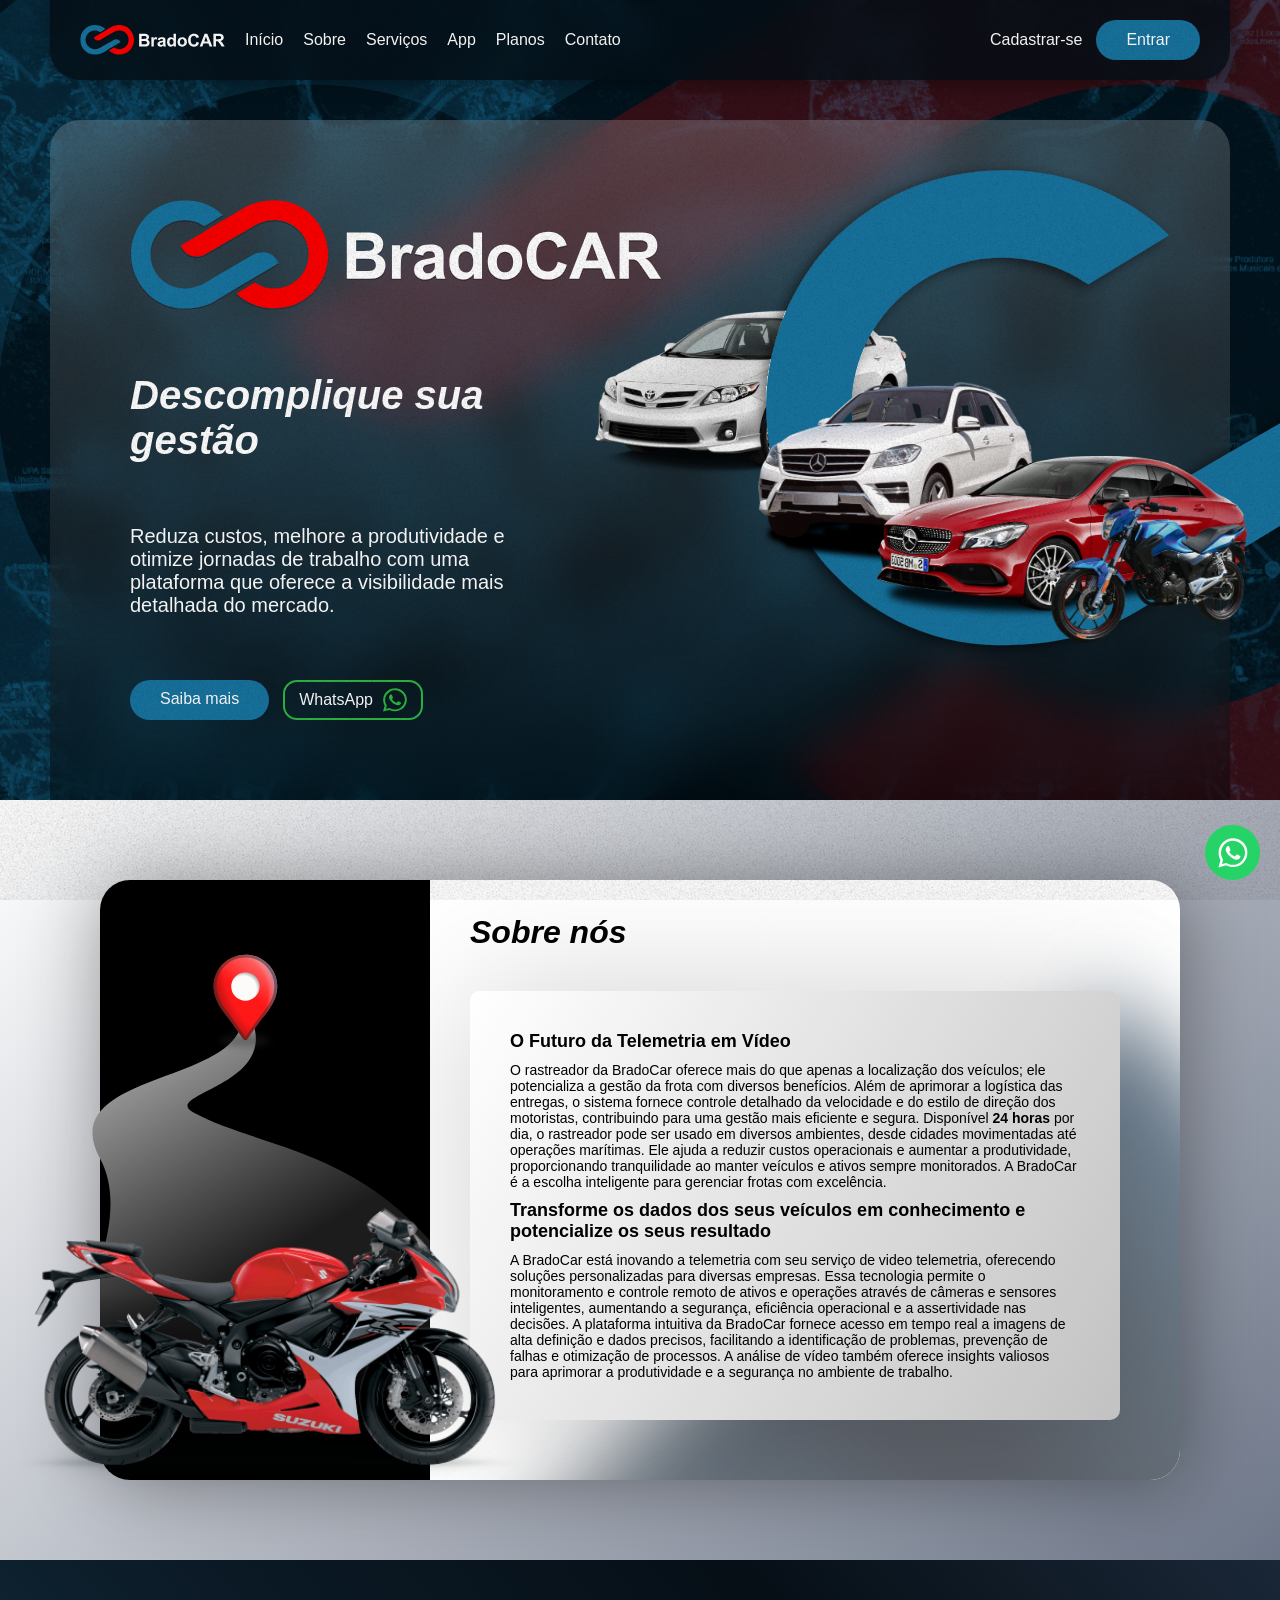
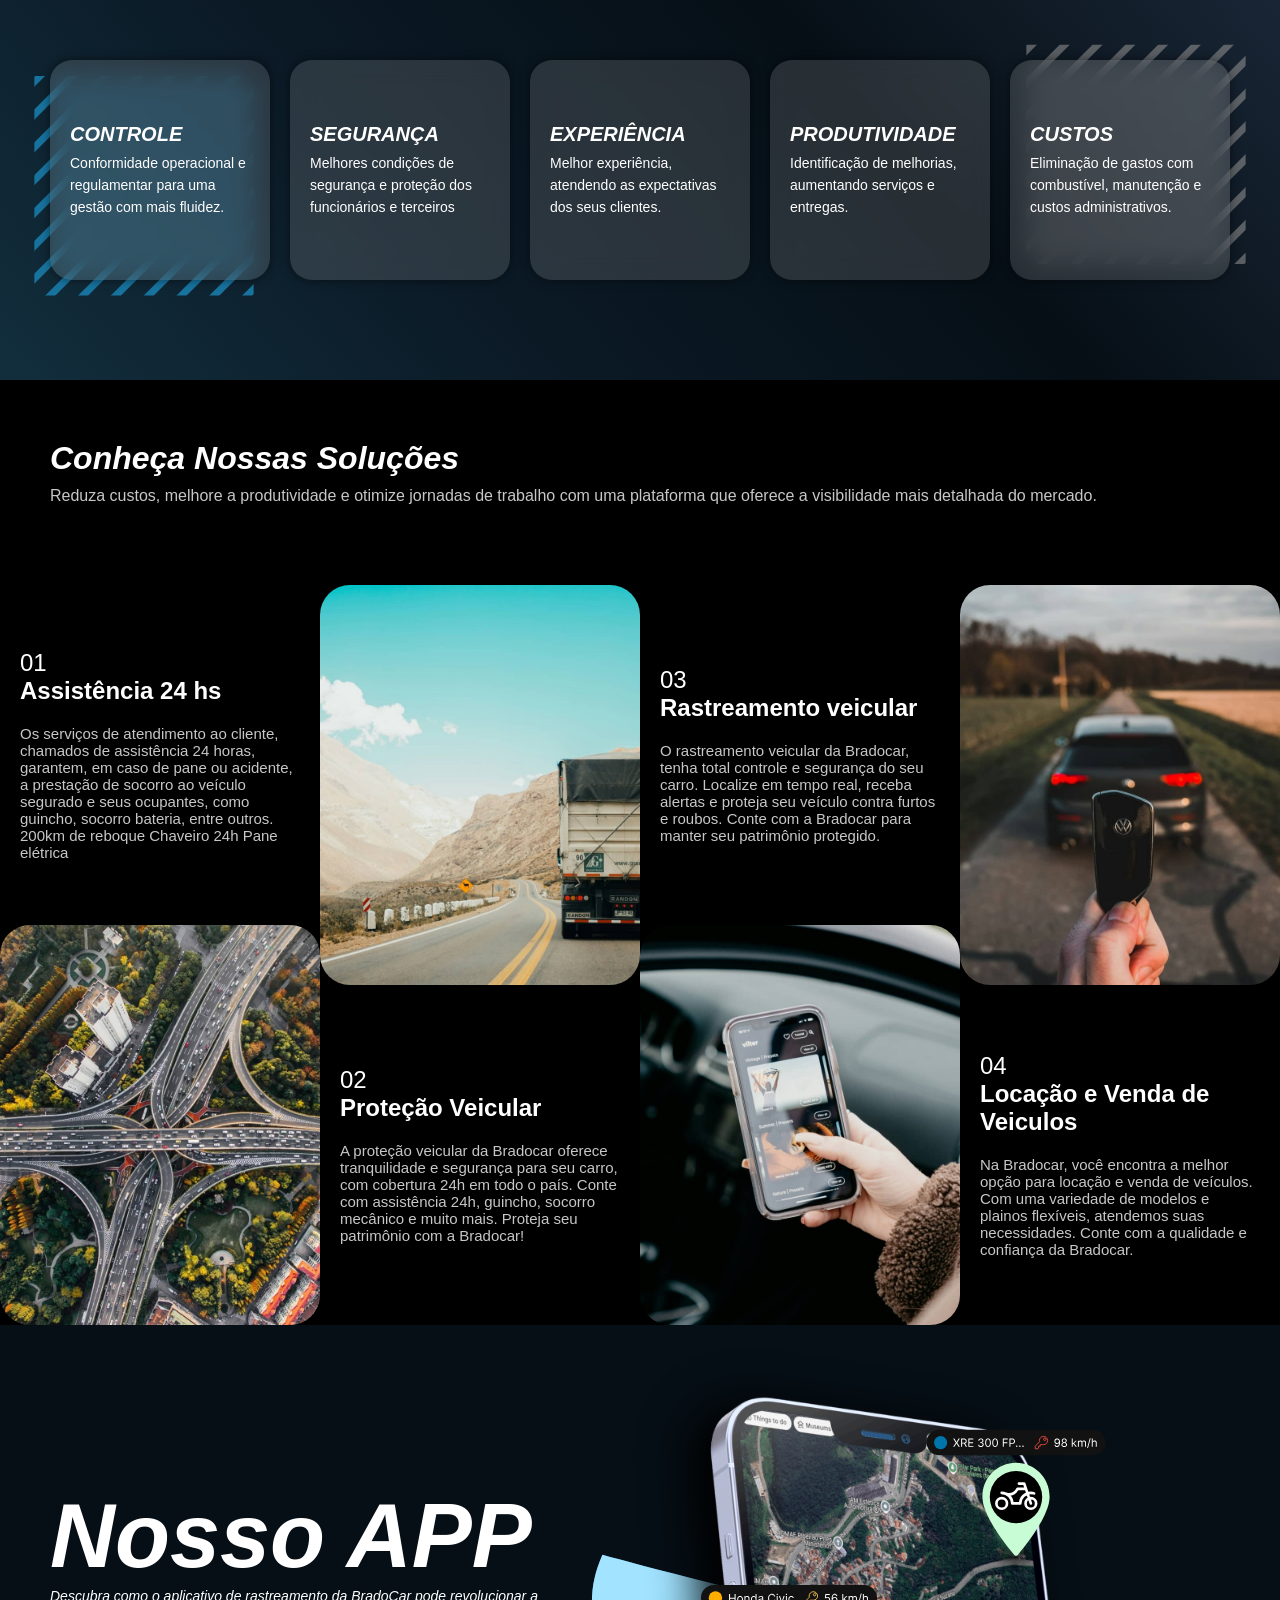
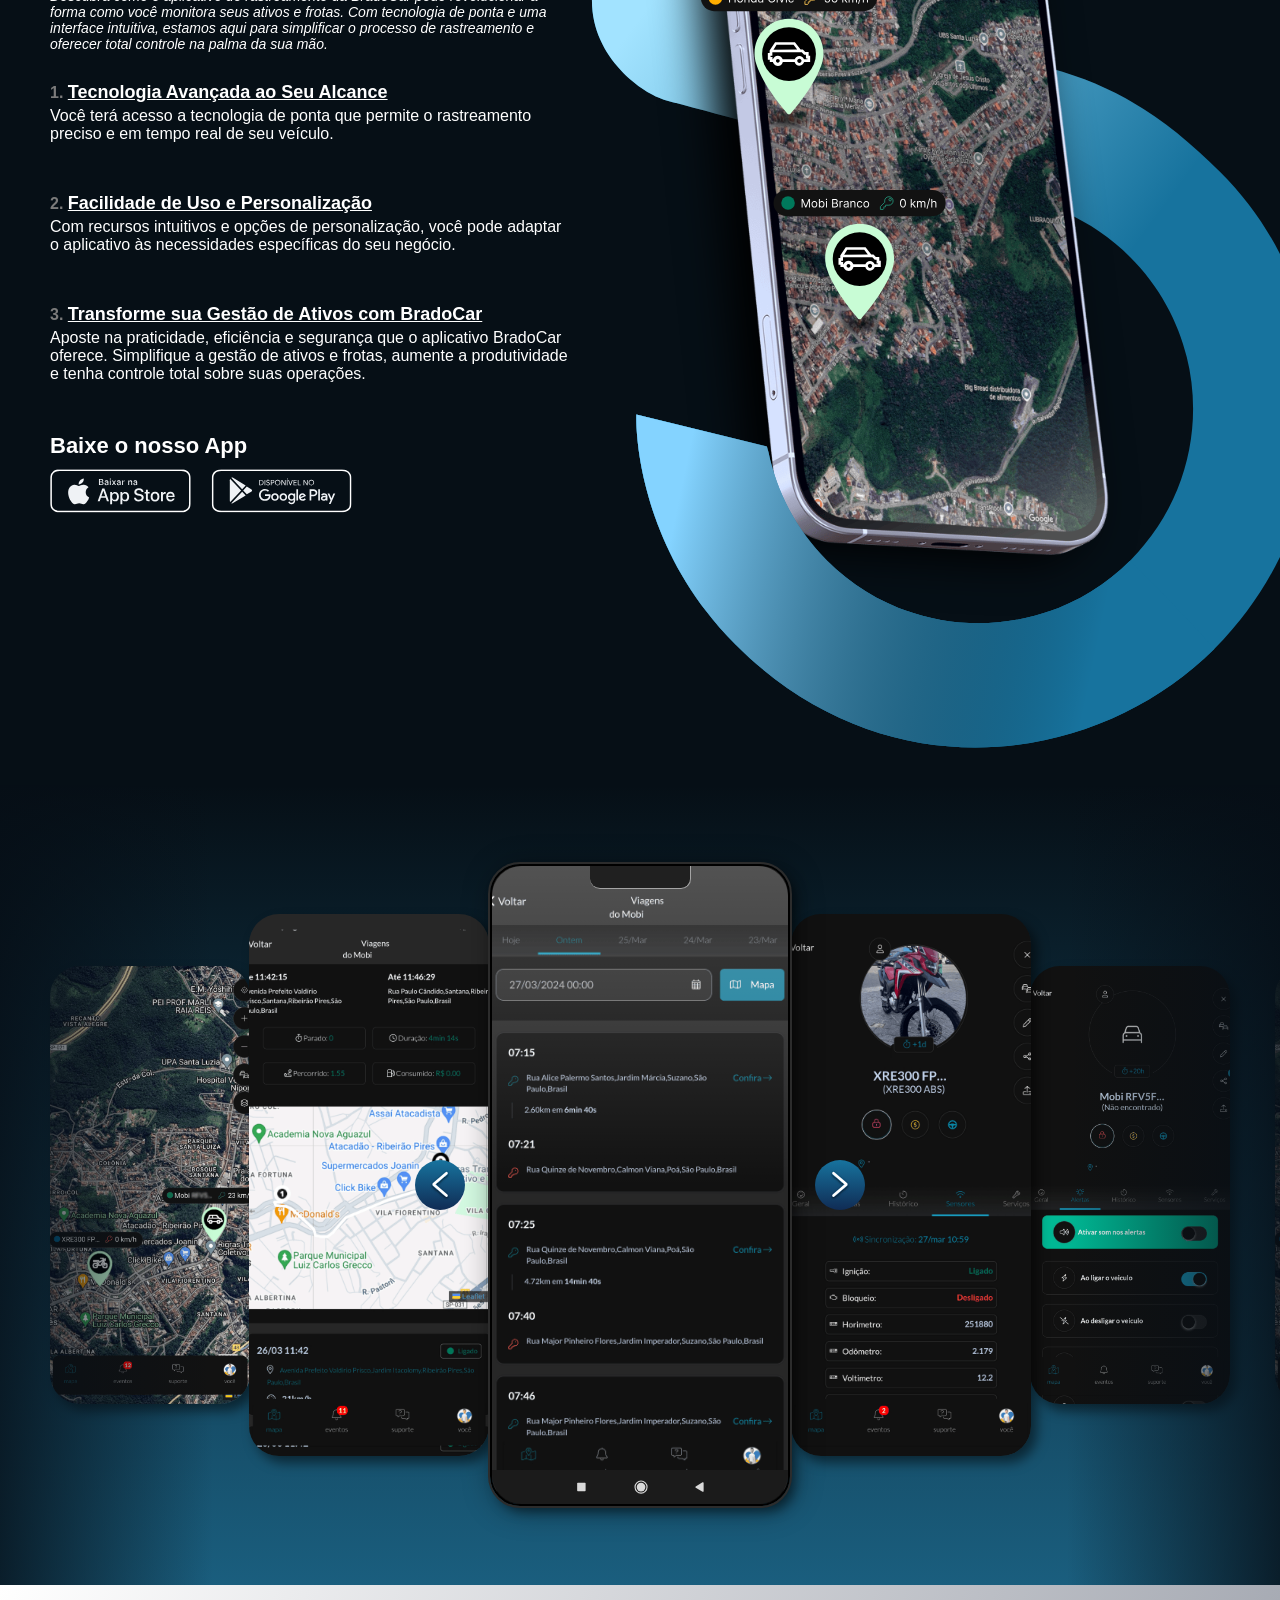
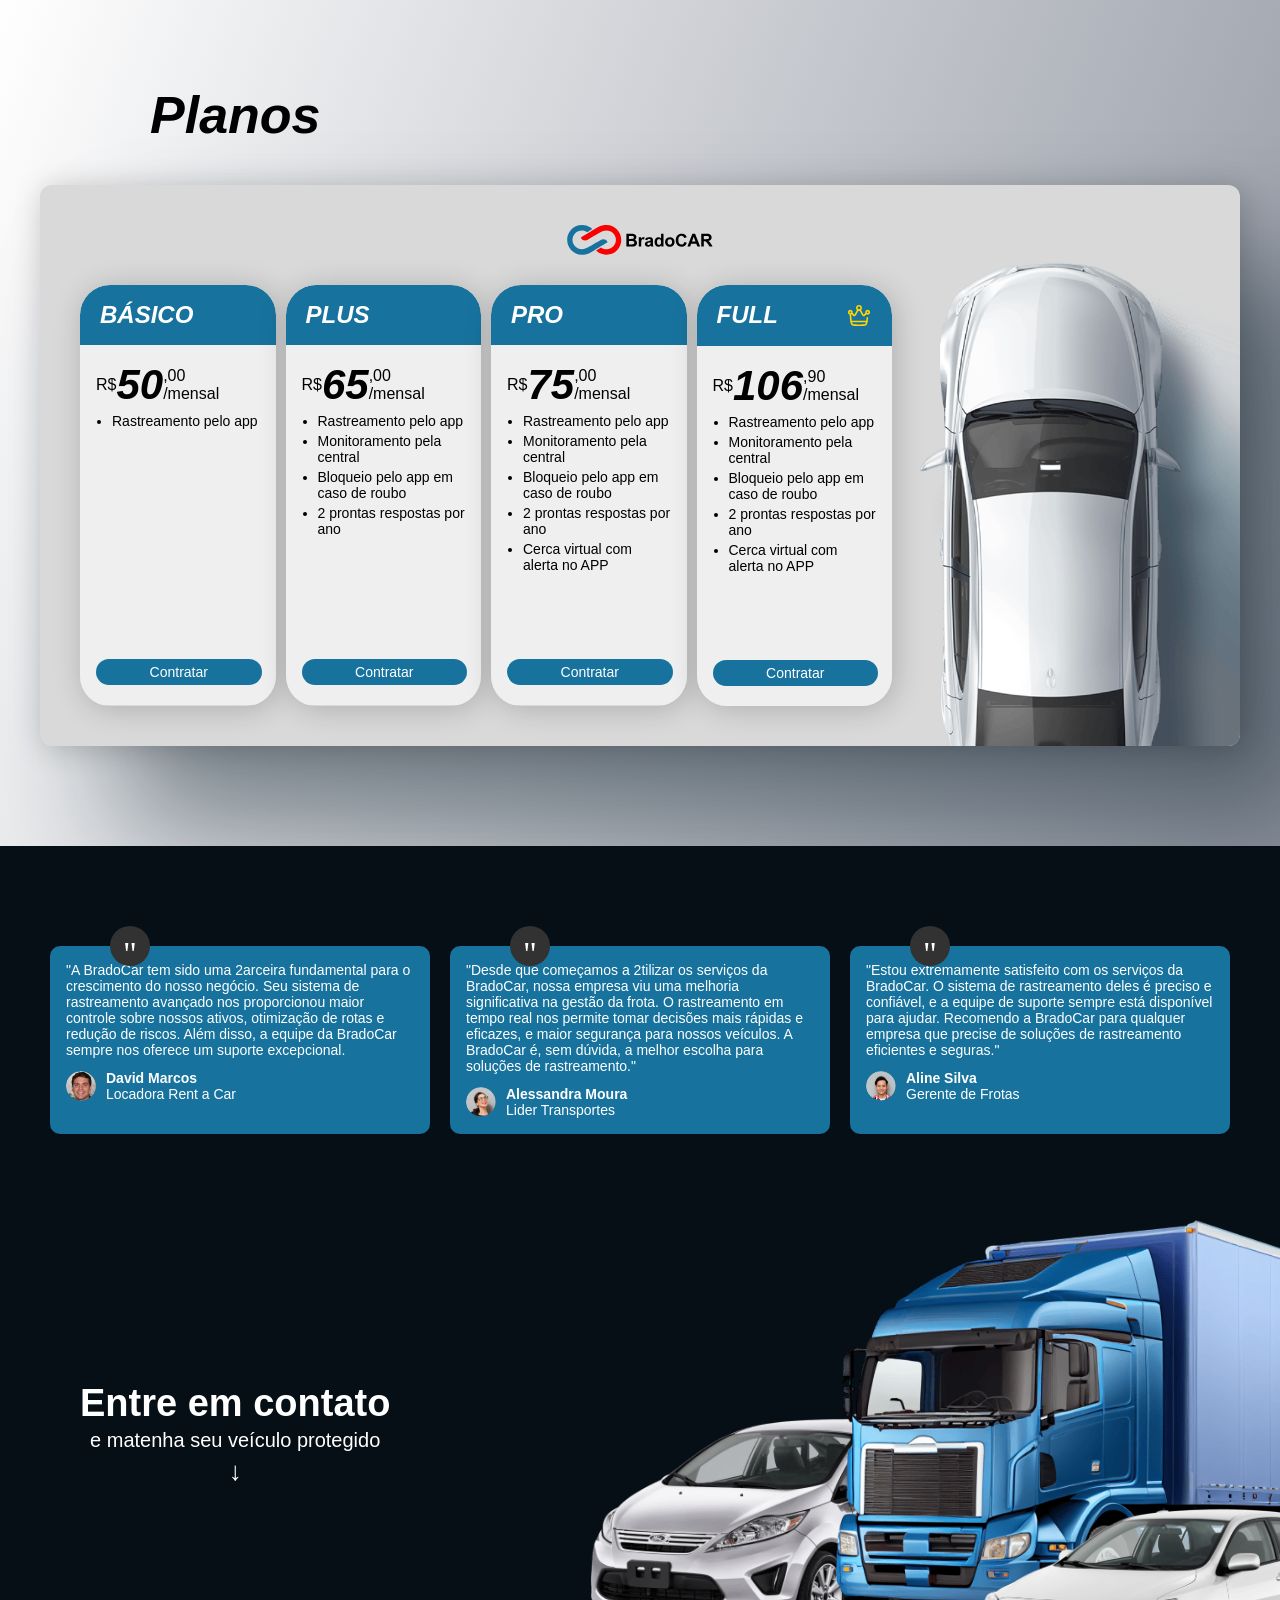
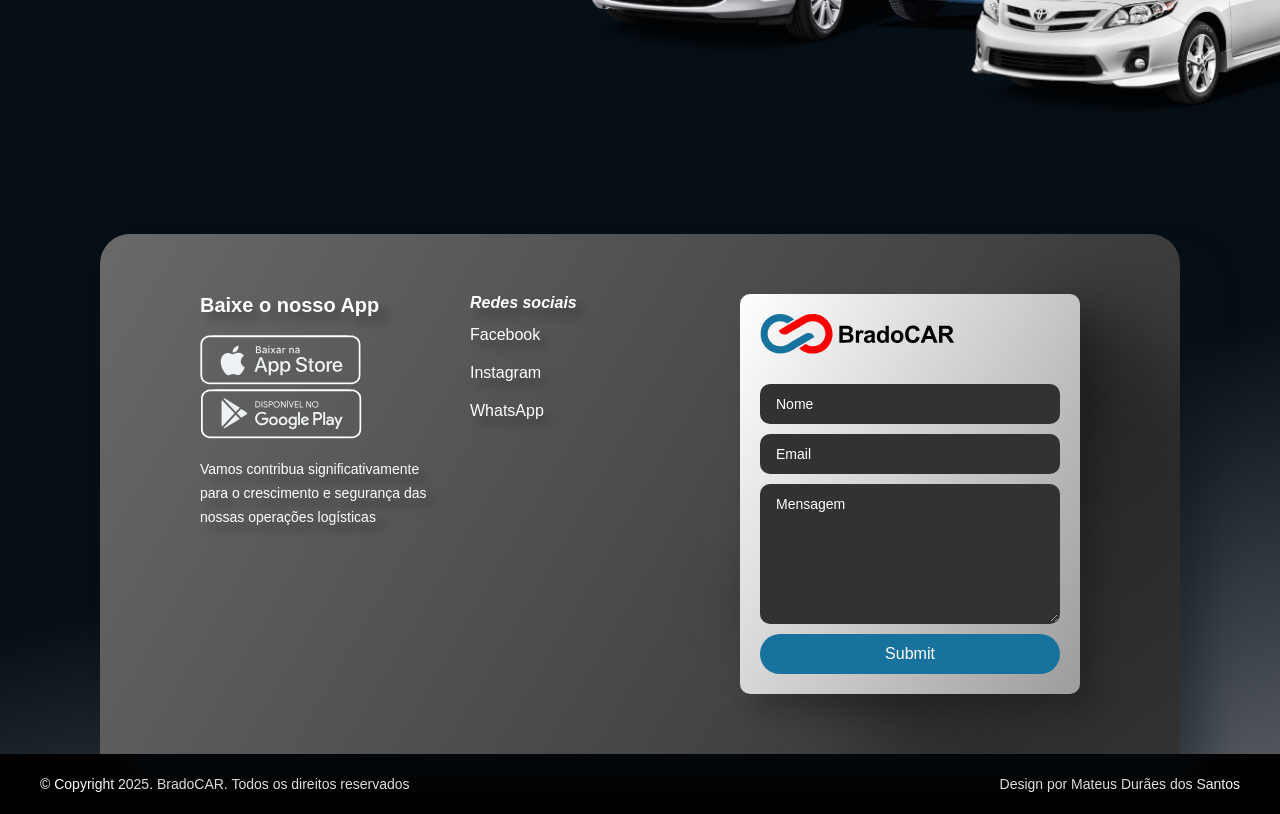
==== commit a17c38eb: "Ajustnado proporções" ====
--- a/public/index.html
+++ b/public/index.html
@@ -106,7 +106,7 @@
     }
 
     .width {
-      max-width: 1400px;
+      max-width: 1200px;
       width: calc(100% - 100px);
       margin: auto;
     }
@@ -240,8 +240,8 @@
       justify-content: center;
       width: 100%;
       height: 90vh;
-      max-height: 900px;
-      min-height: 860px;
+      max-height: 800px;
+      min-height: 740px;
       color: white;
       overflow: hidden;
     }
@@ -258,11 +258,11 @@
       grid-template-columns: 1fr max-content;
       position: absolute;
       bottom: 0;
-      height: 730px;
+      height: calc(100% - 120px);
       backdrop-filter: blur(20px);
       border-radius: 30px 30px 0 0;
       background-image: linear-gradient(180deg, rgba(255, 255, 255, 0.2), rgba(0, 0, 0, 0.4));
-      padding: 100px 80px;
+      padding: 80px;
       z-index: 2;
     }
 
@@ -273,7 +273,7 @@
     }
 
     .banner__logo {
-      height: 130px;
+      height: 110px;
       width: max-content;
       z-index: 2;
     }
@@ -310,19 +310,18 @@
 
     .banner__grafismo {
       position: absolute;
-      top: 0;
+      top: -50px;
       right: -50px;
       height: 100%;
       width: 650px;
-      /* background: rgba(255, 0, 0, 0.4); */
       z-index: 2;
     }
 
     .banner_graf-01 {
       position: absolute;
-      height: 500px;
-      left: 20%;
-      top: 20%;
+      height: 550px;
+      left: 119px;
+      top: 66px;
       z-index: 2;
     }
 
@@ -356,7 +355,7 @@
     .banner__car-mercedes {
       z-index: 4;
       top: 143px;
-      left: 194px;
+      left: 232px;
       animation: car__animation 6s infinite;
       animation-delay: .4s;
     }
@@ -364,7 +363,7 @@
     .banner__cg {
       width: 245px;
       top: 174px;
-      left: 356px;
+      left: 398px;
       animation: car__animation 6s infinite;
       animation-delay: .6s;
       z-index: 4;
@@ -1274,6 +1273,7 @@
       bottom: 0;
       overflow: hidden;
       box-shadow: 24px 24px 34px rgb(11 20 27 / 40%);
+      max-width: 1200px;
     }
 
     .footer__grid {
@@ -1466,7 +1466,7 @@
       
       .banner_graf-01 {
         height: 400px;
-        left: 100px;
+        left: -61px;
         z-index: 2;
       }
       
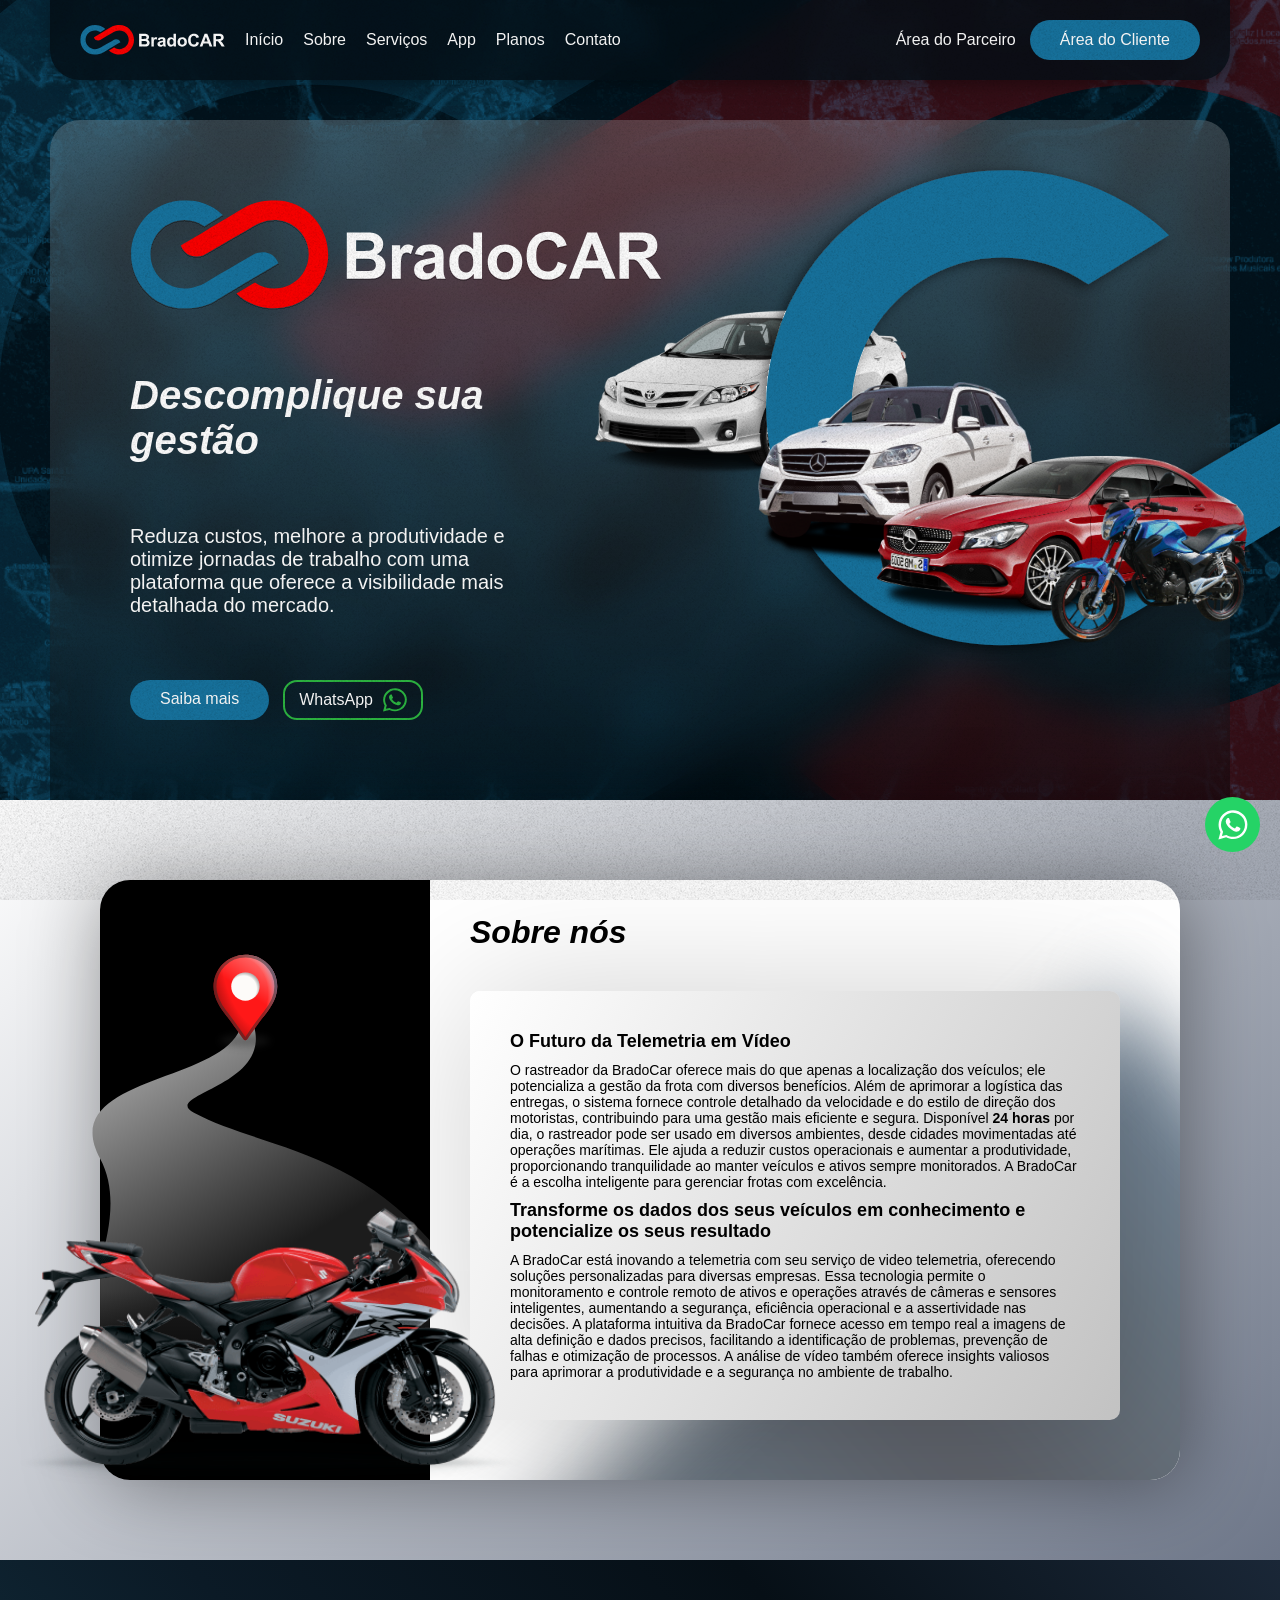
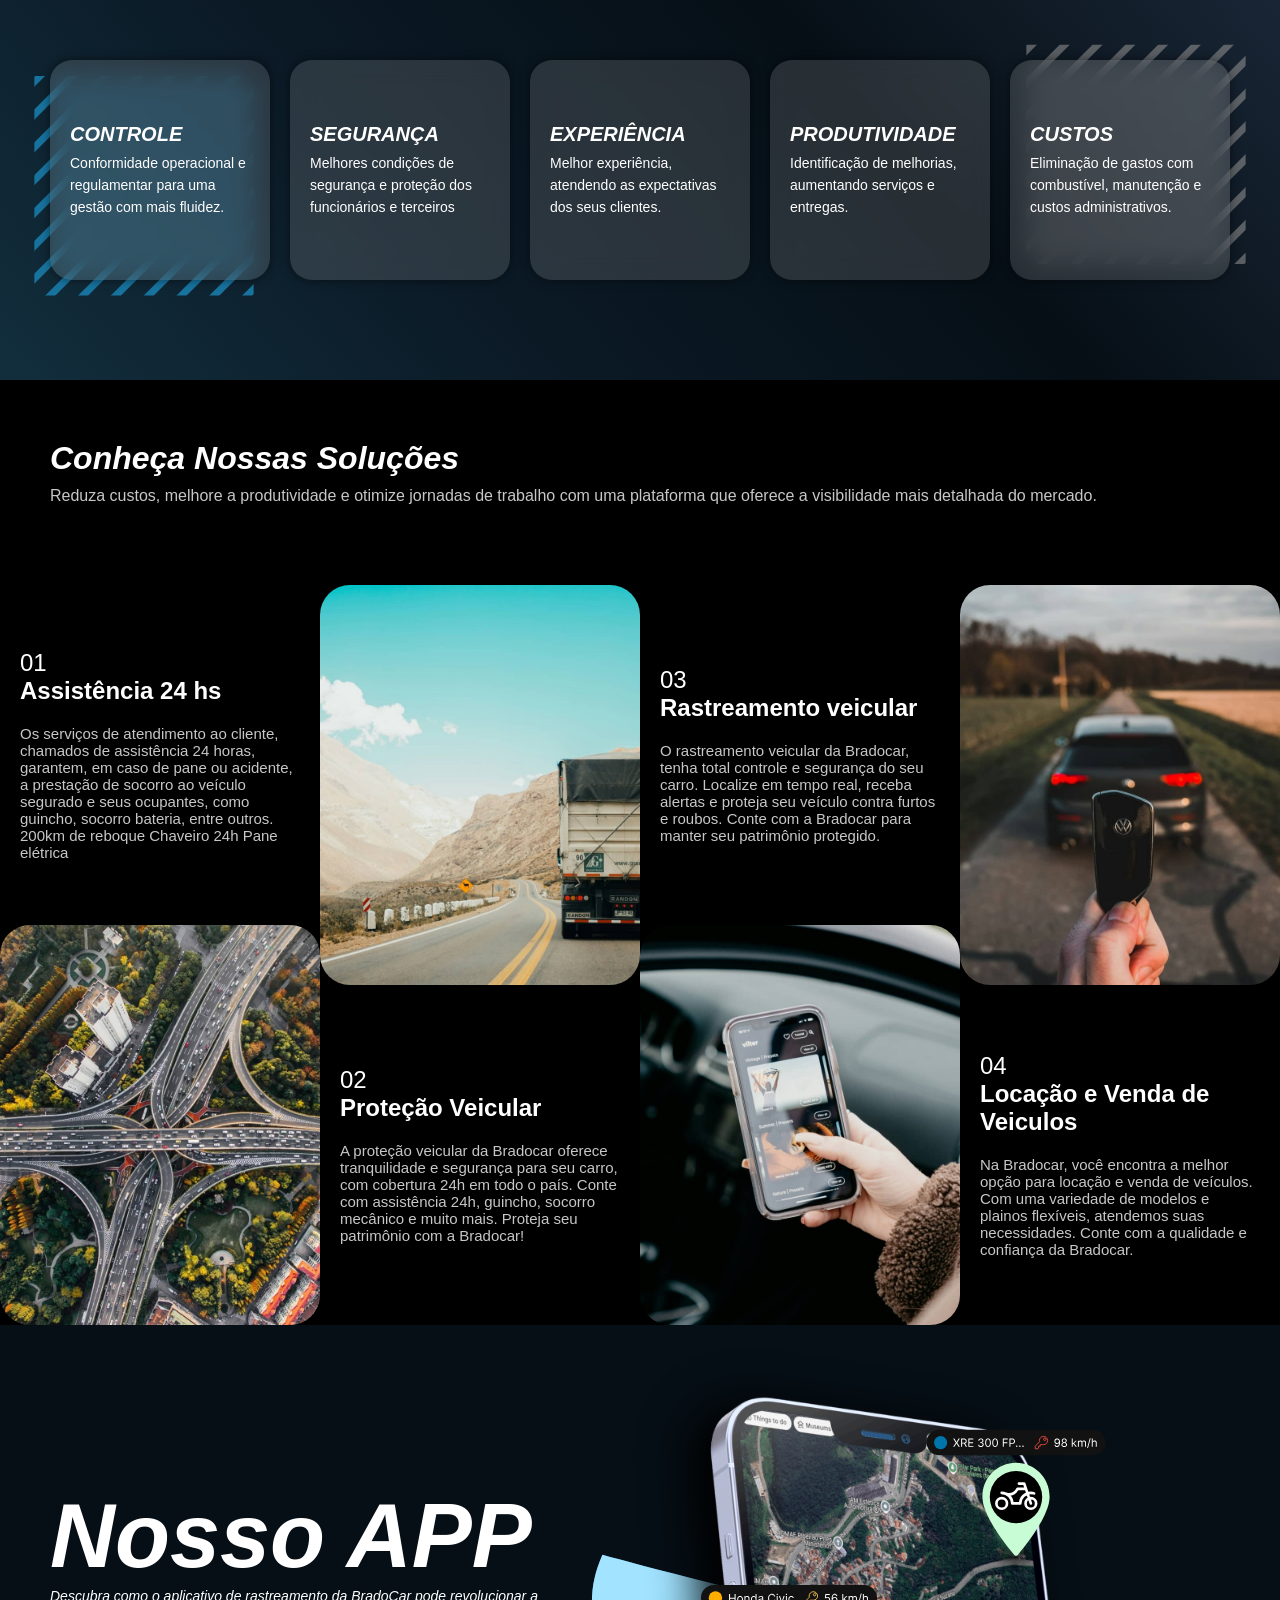
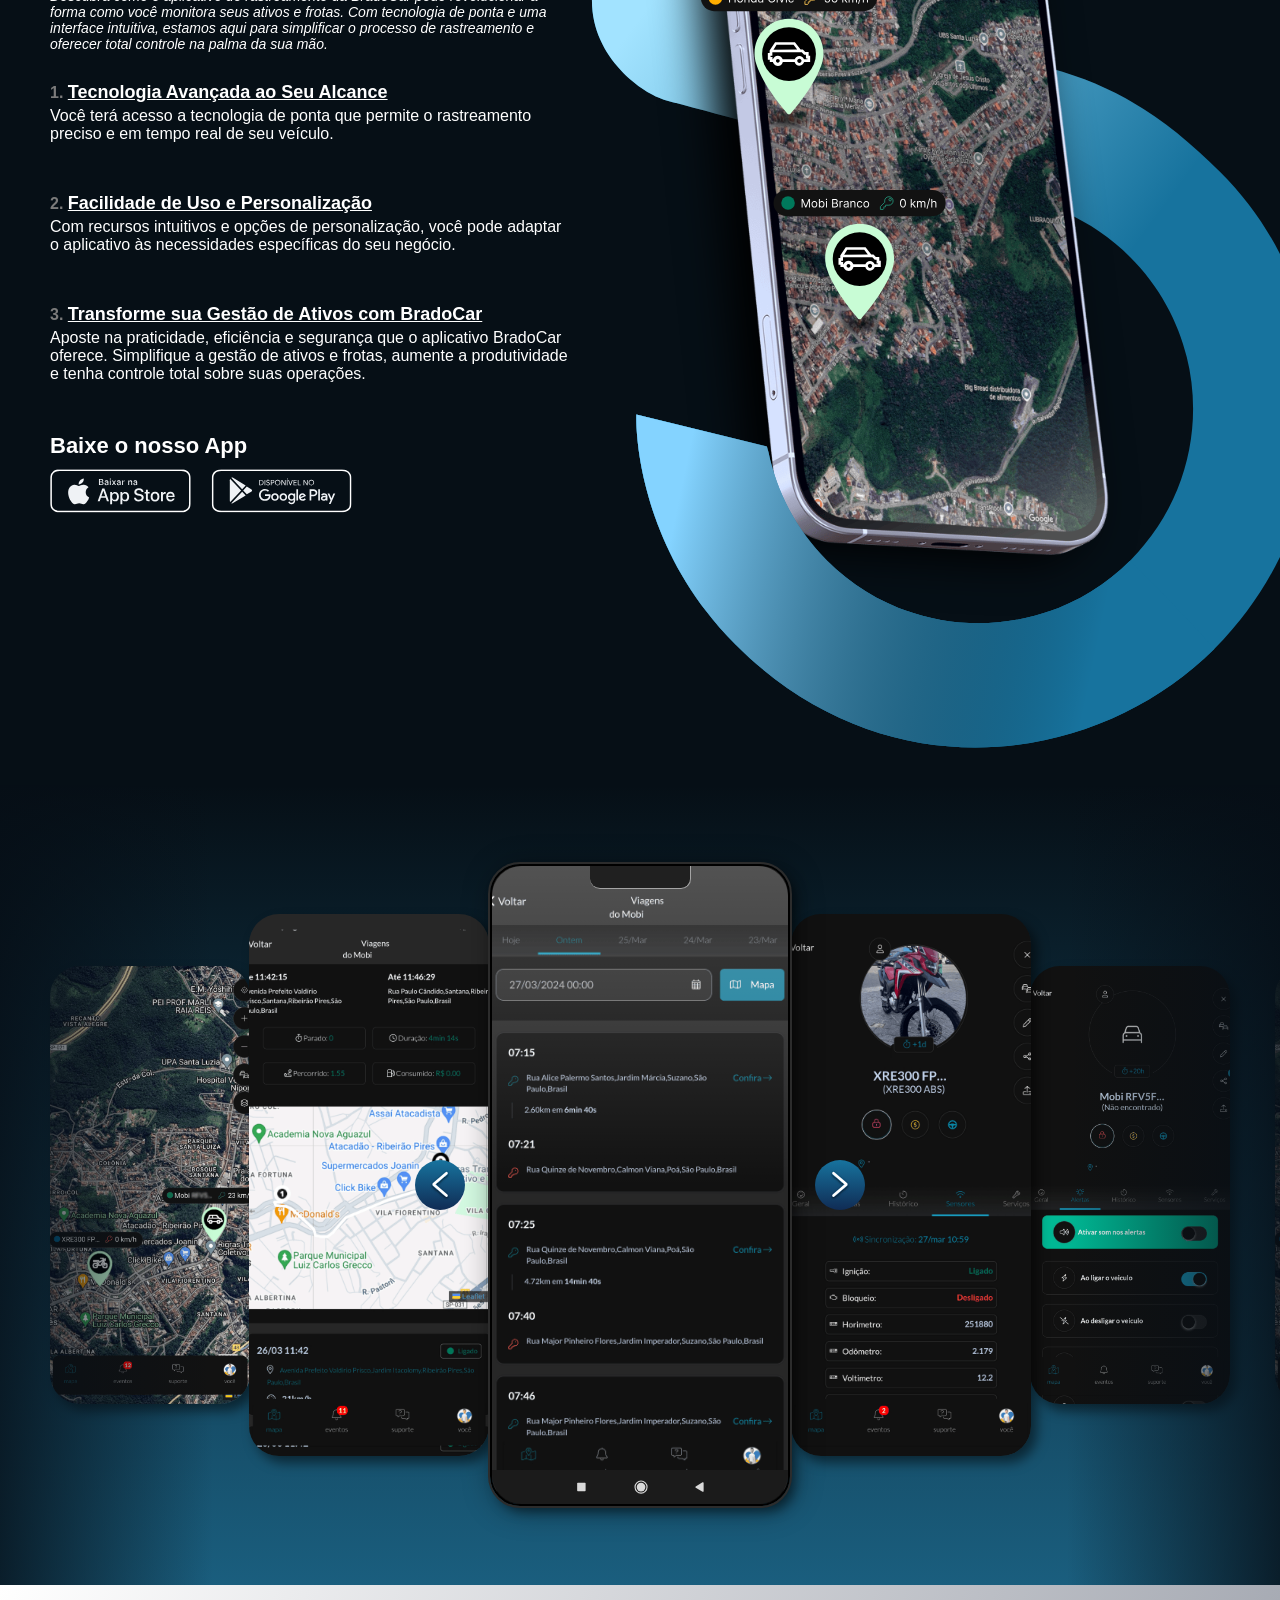
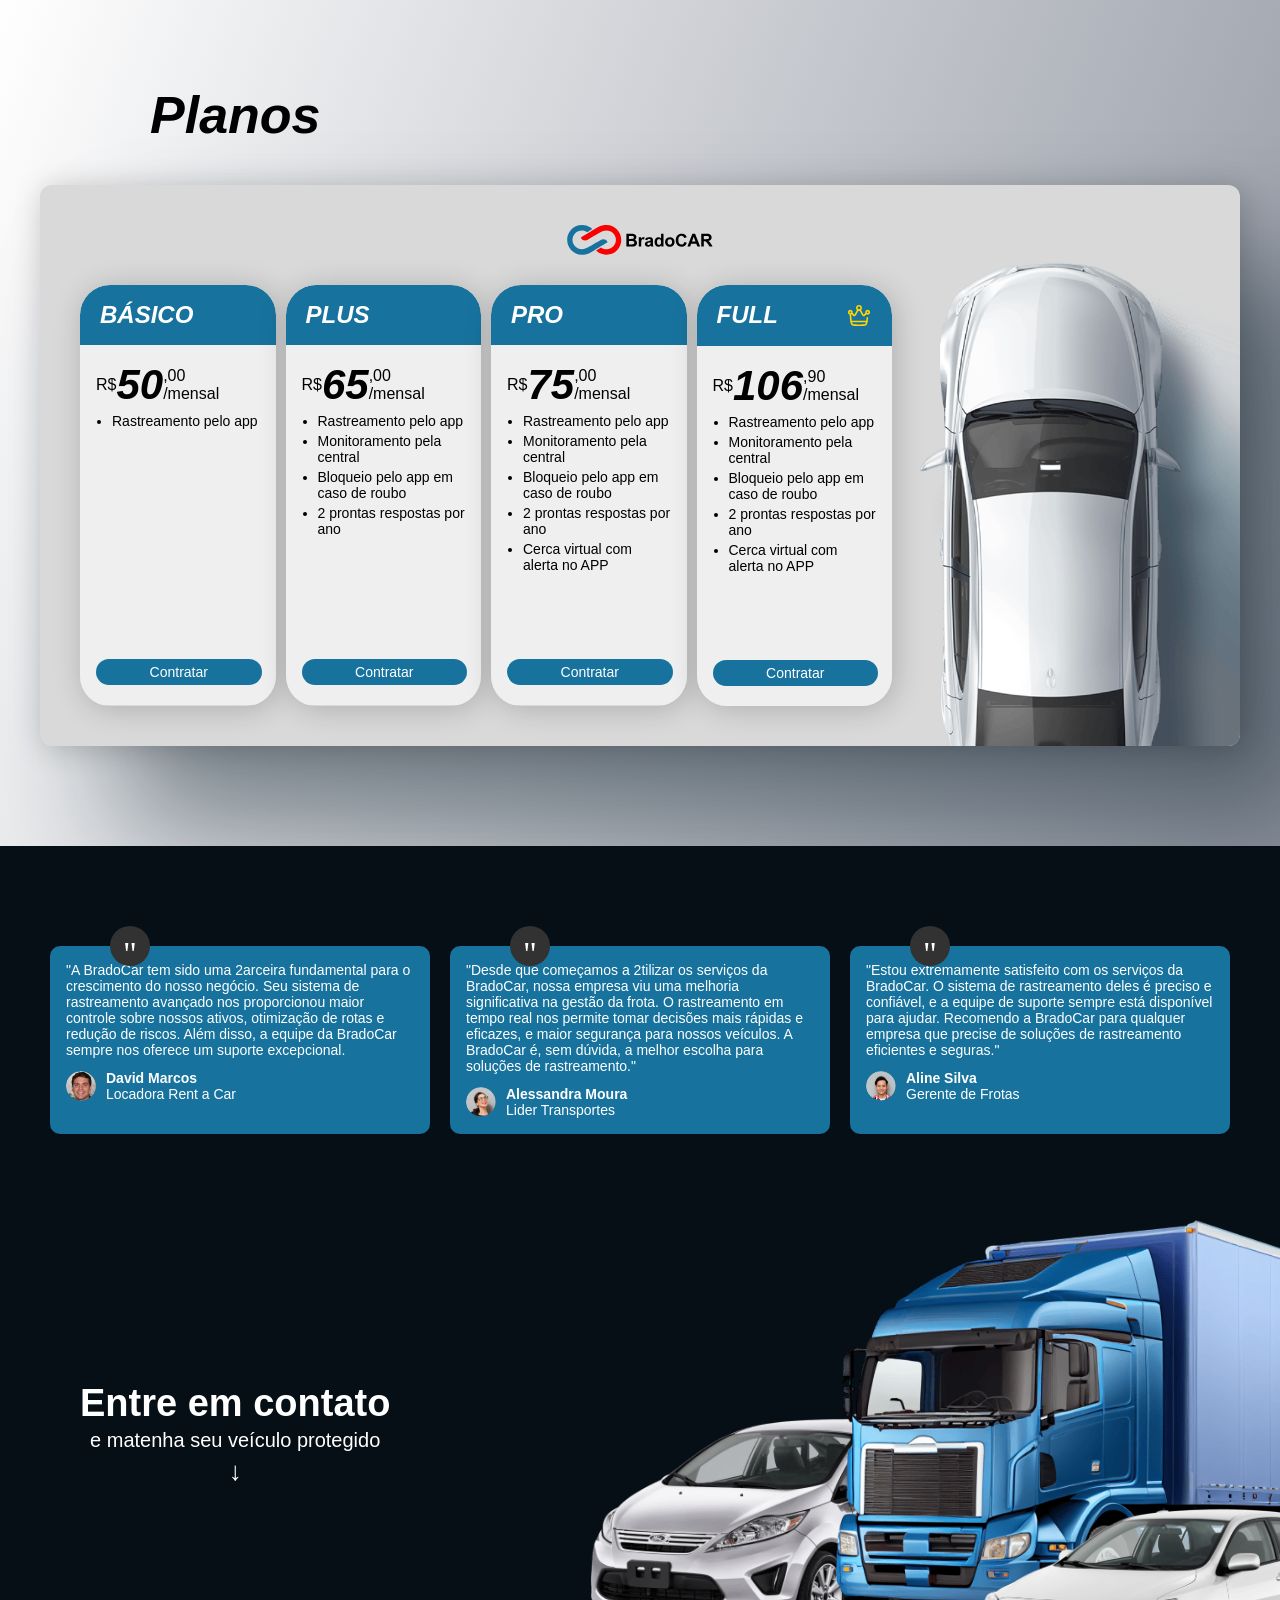
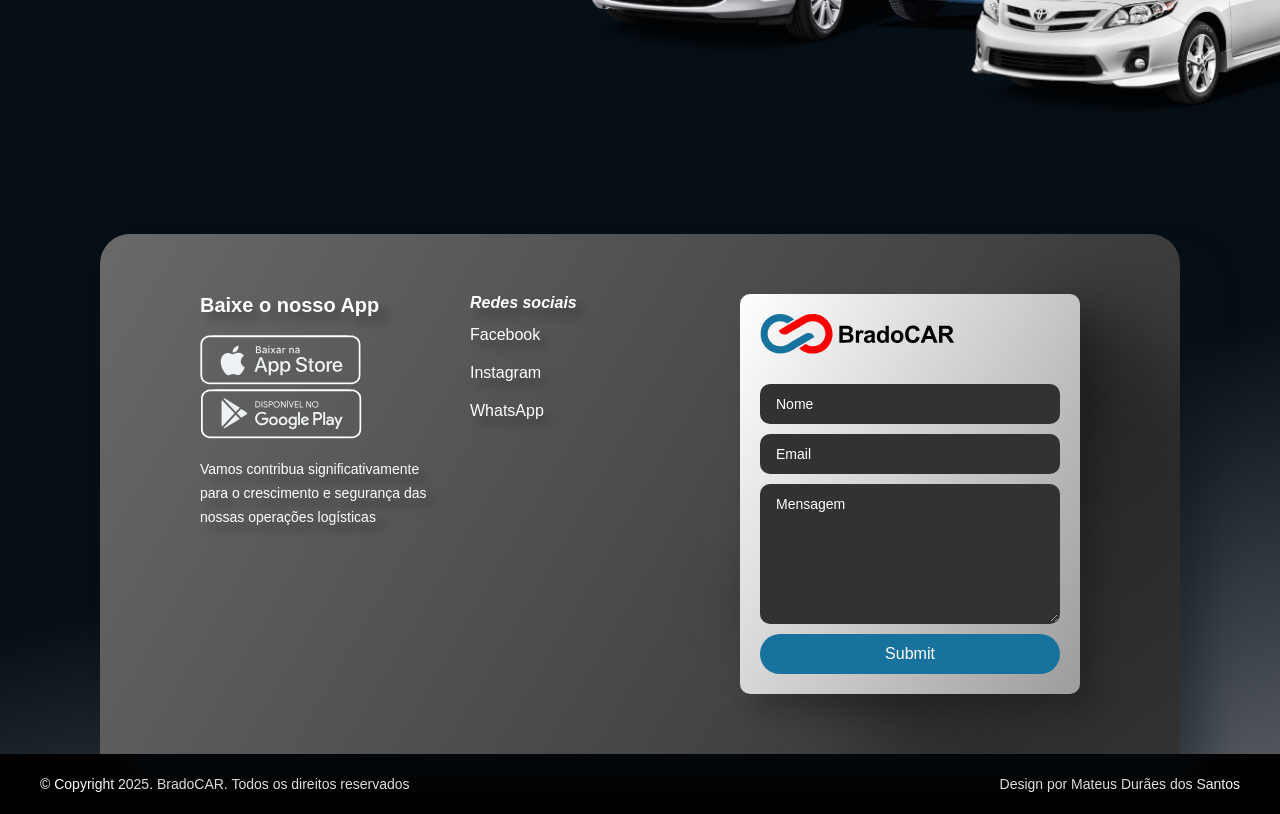
==== commit 791cf4aa: "Ajuste header mobile" ====
--- a/public/index.html
+++ b/public/index.html
@@ -78,7 +78,7 @@
 
     .whatsapp {
       position: fixed;
-      bottom: 20px;
+      bottom: 48px;
       right: 20px;
       background-color: #25D366;
       color: #FFF;
@@ -93,7 +93,7 @@
       z-index: 9999;
       transition: all 0.3s ease-in-out;
     }
-   
+
     .whatsapp:hover {
       transform: scale(1.1);
       box-shadow: 0px 0px 15px #25D366; 
@@ -1734,7 +1734,7 @@
       .nav__responsive#nav {
         position: fixed;
         display: flex;
-        flex-direction: column;
+        flex-direction: column-reverse;
         left: 0;
         top: 80px;
         background: #032951;
@@ -1750,6 +1750,9 @@
           transform: translateX(0);
         }
       }
+      .nav__responsive * {
+        font-size: 16px !important;
+      }
 
       .nav__responsive .nav__options--response {
         align-items: flex-start;
@@ -1775,26 +1778,59 @@
       .nav__responsive .nav__cadastrar {
         width: 100%;
         height: 80px;
-        padding-right: 32px;
-        background: var(--blue_02);
-      }
-      
-      /* beneficios */
-
-      .beneficios .width {
-        display: flex;
-        flex-wrap: wrap;
-      }
-
-      /* Footer */
-      
-      .footer__rodape {
+        border-bottom: 2px solid var(--blue_02);
+      }
+
+      .nav__responsive .footer__rodape {
         flex-direction: column;
         gap: 20px;
         padding: 40px;
         text-align: center;
         height: max-content;
       }
+
+      .nav__responsive .nav__cadastrar {
+        padding-right: 0;
+        align-content: center;
+        gap: 0;
+      }
+
+      .nav__responsive .nav_do_parceiro {
+        max-width: 50%;
+        height: 100%;
+        cursor: pointer;
+        background-color: #10a7e0;
+        color: #0a1d3f;
+        justify-content: center;
+      }
+
+      .nav__responsive .nav_do_cliente {
+        background-color: #97c93d;
+        border: none;
+        width: 50%;
+        height: 100%;
+        margin: 0;
+        padding: 0;
+        border-radius: 0;
+        color: #0a1d3f;
+      }
+
+      .nav__responsive .nav_do_cliente:hover {
+        color: #c2c2c2;
+        transition: .2s;
+      }
+      
+      /* beneficios */
+
+      .beneficios .width {
+        display: flex;
+        flex-wrap: wrap;
+      }
+
+      /* Footer */
+      
+     
+      
     }
 
     @media screen and (max-width: 650px) {
@@ -2036,8 +2072,8 @@
       </div>
 
       <div class="nav__cadastrar">
-        <a href="" class="nav__link">Cadastrar-se</a>
-        <button class="button__blue">Entrar</button>
+        <a href="#" class="nav__link nav_do_parceiro">Área do Parceiro</a>
+        <button class="button__blue nav_do_cliente">Área do Cliente</button>
       </div>
     </nav>
   </header>
